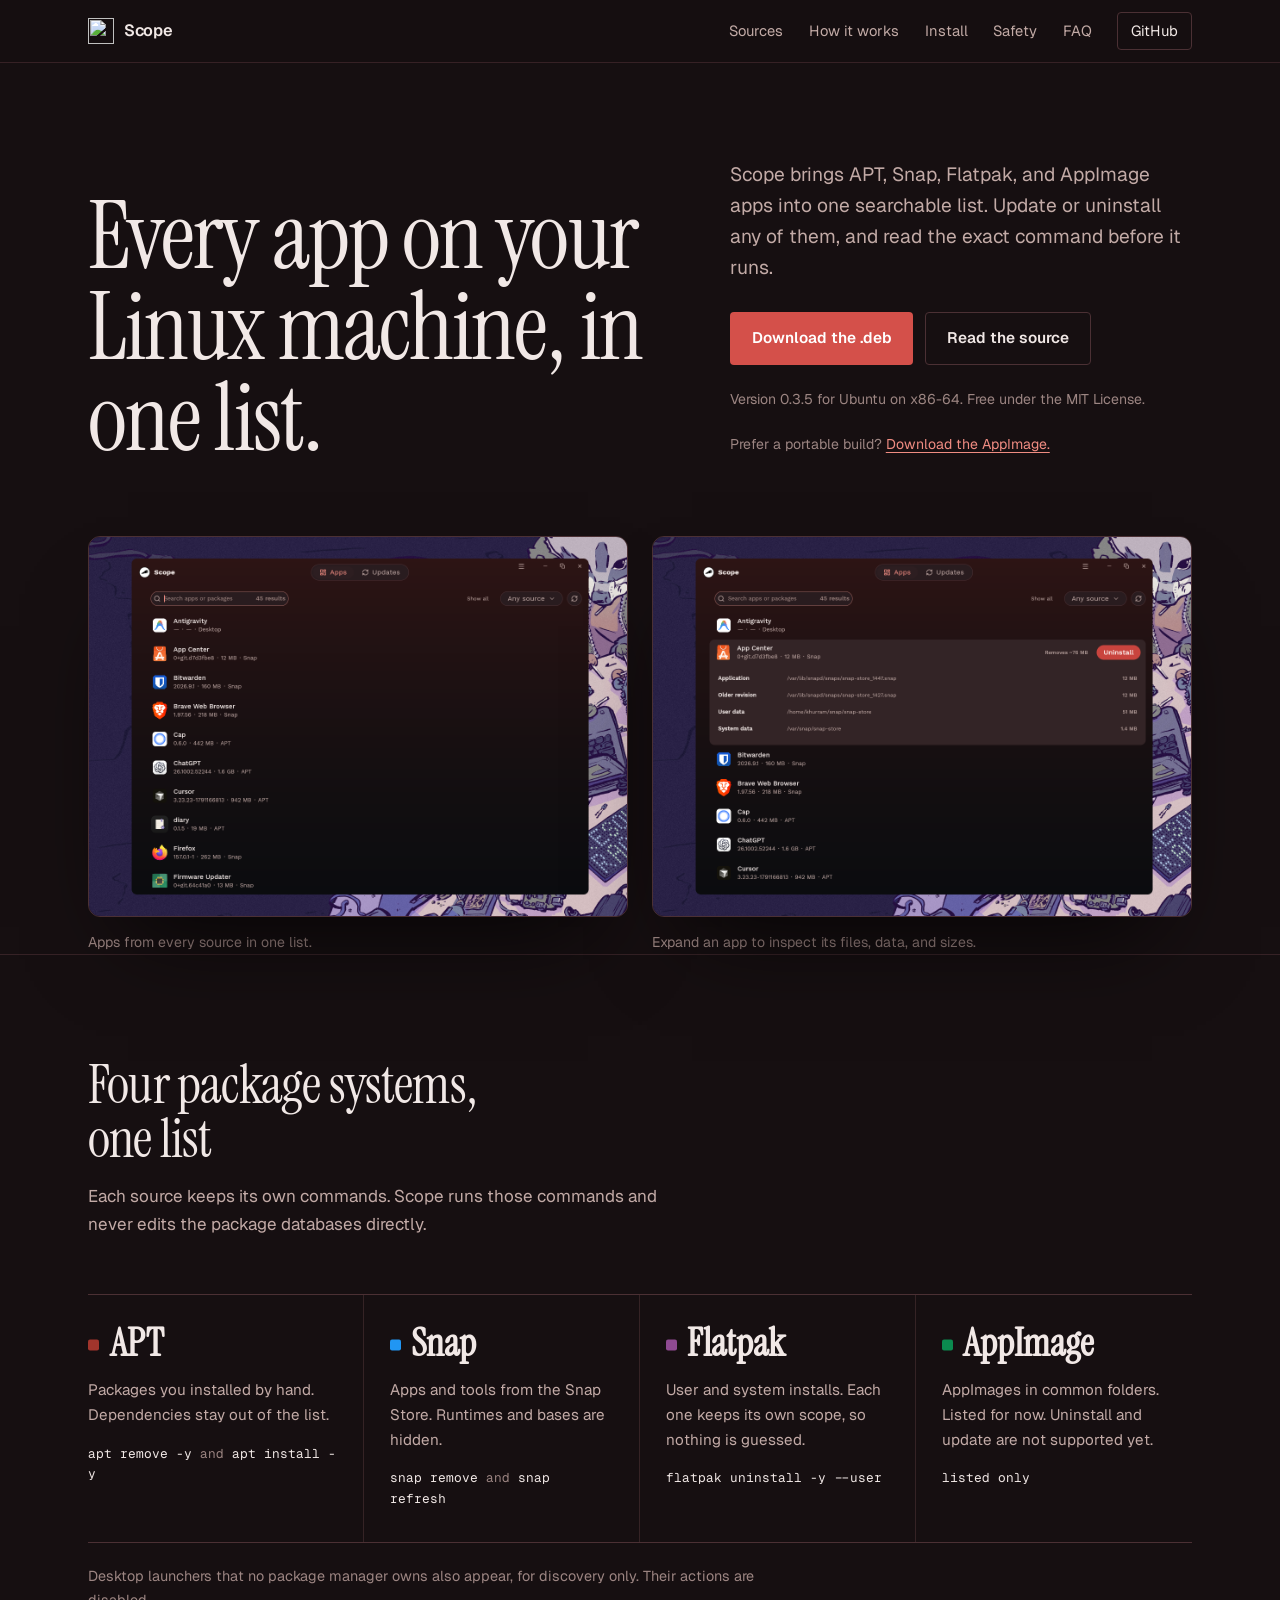
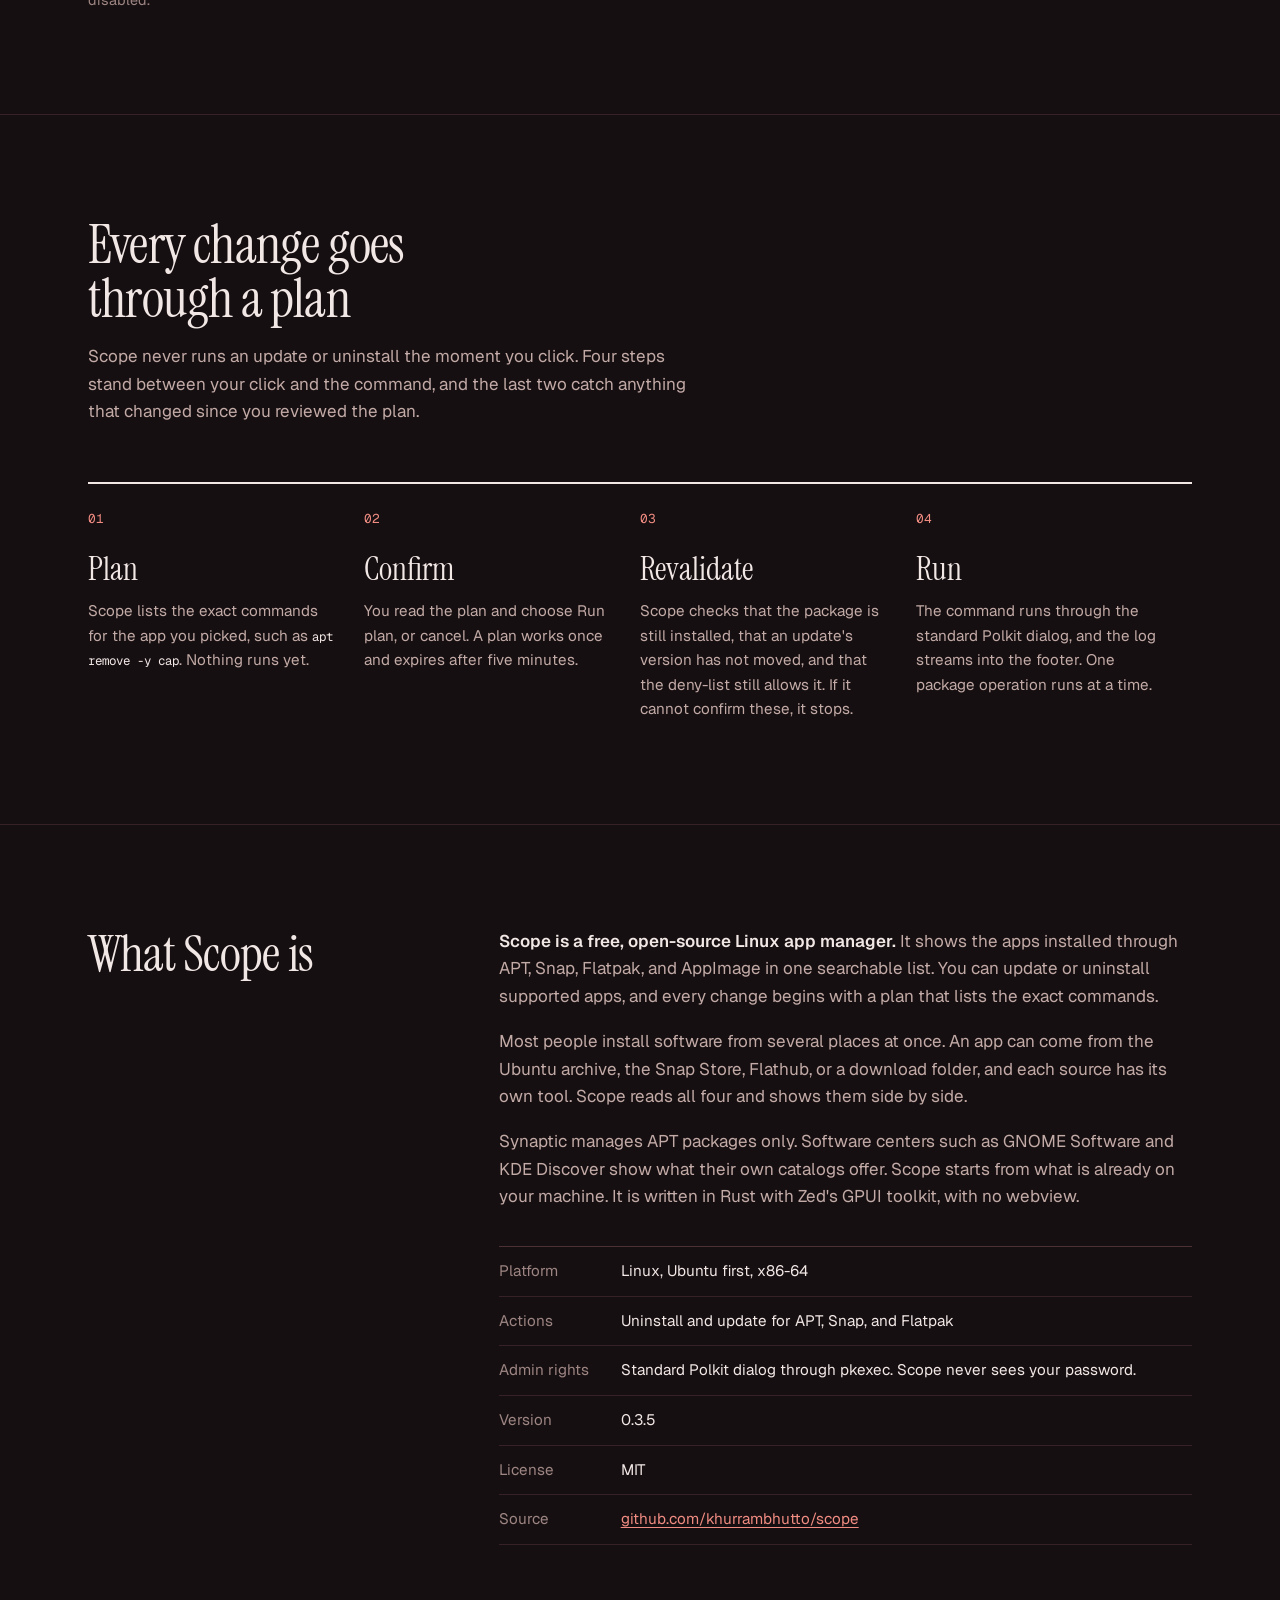
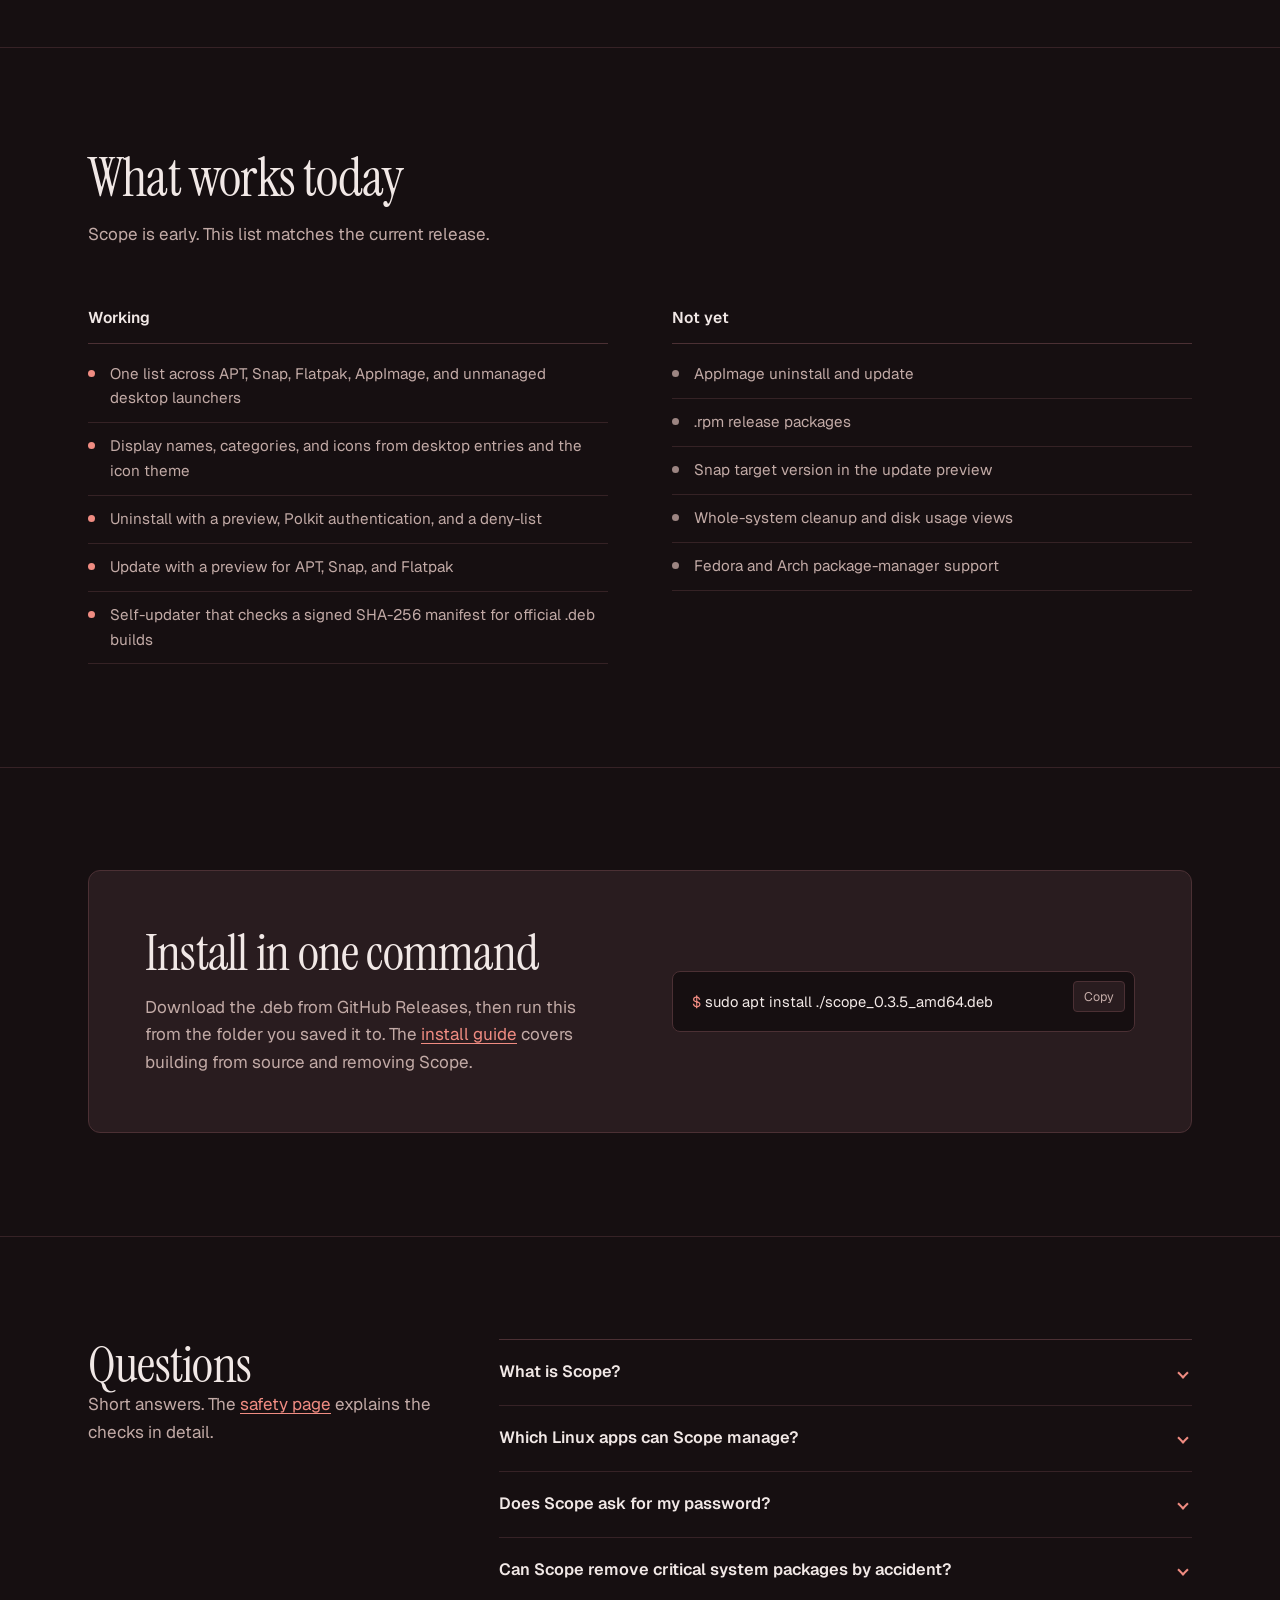
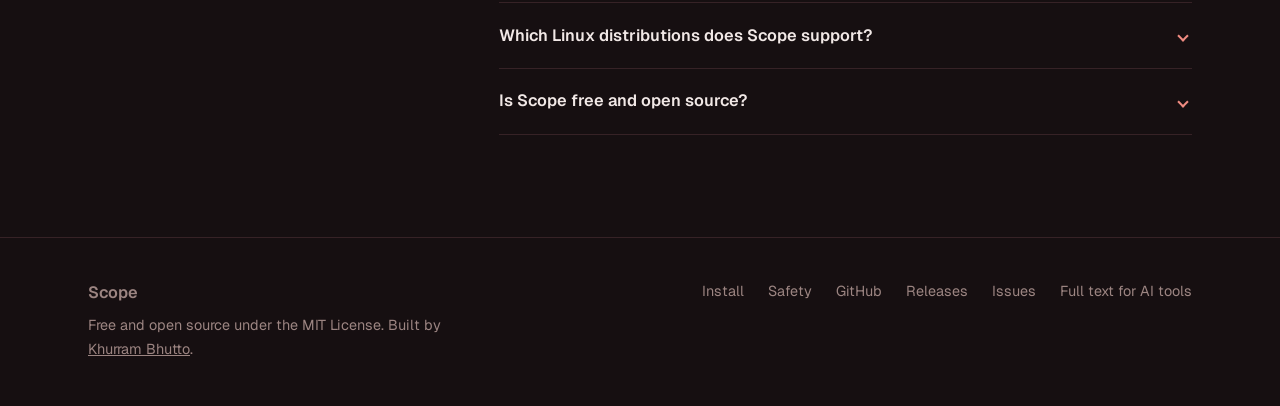
==== docs/index.html @ 94ae2da6 "chore: prepare v0.3.5 release" ====
<!DOCTYPE html>
<html lang="en">
<head>
  <meta charset="UTF-8">
  <meta name="viewport" content="width=device-width, initial-scale=1.0">
  <title>Scope, a Linux app manager for APT, Snap, Flatpak and AppImage</title>
  <meta name="google-site-verification" content="msIjf5-oHmJg_58yKXFLPUWxh03z06n0ON6FUat3KZ4" />
  <meta name="description" content="Scope is a free, open-source Linux app manager. See, update, and uninstall apps from APT, Snap, Flatpak, and AppImage in one list, and preview the exact commands before anything runs.">
  <meta name="robots" content="index, follow, max-snippet:-1, max-image-preview:large, max-video-preview:-1">
  <meta name="author" content="Khurram Bhutto">
  <meta name="application-name" content="Scope">
  <meta name="theme-color" content="#211719">
  <link rel="canonical" href="https://khurrambhutto.github.io/scope/">
  <link rel="icon" href="favicon.png" type="image/png" sizes="256x256">
  <link rel="apple-touch-icon" href="favicon.png">
  <link rel="alternate" type="text/plain" href="llms-full.txt" title="Scope, full documentation for AI tools">

  <meta property="og:type" content="website">
  <meta property="og:url" content="https://khurrambhutto.github.io/scope/">
  <meta property="og:title" content="Scope, a Linux app manager for APT, Snap, Flatpak and AppImage">
  <meta property="og:description" content="One list for every app on your Linux system. Preview every update or uninstall before it runs. Free and open source.">
  <meta property="og:image" content="https://khurrambhutto.github.io/scope/image.png">
  <meta property="og:image:width" content="1248">
  <meta property="og:image:height" content="880">
  <meta property="og:image:alt" content="Scope showing installed APT, Snap, Flatpak and AppImage apps in one searchable list">
  <meta property="og:site_name" content="Scope">
  <meta property="og:locale" content="en_US">

  <meta name="twitter:card" content="summary_large_image">
  <meta name="twitter:title" content="Scope, a Linux app manager for APT, Snap, Flatpak and AppImage">
  <meta name="twitter:description" content="One list for every app on your Linux system, with a preview before every update or uninstall.">
  <meta name="twitter:image" content="https://khurrambhutto.github.io/scope/image.png">
  <meta name="twitter:image:alt" content="Scope showing installed APT, Snap, Flatpak and AppImage apps in one searchable list">

  <link rel="preconnect" href="https://fonts.googleapis.com">
  <link rel="preconnect" href="https://fonts.gstatic.com" crossorigin>
  <link rel="stylesheet" href="styles.css">

  <script type="application/ld+json">
  {
    "@context": "https://schema.org",
    "@graph": [
      {
        "@type": "WebSite",
        "@id": "https://khurrambhutto.github.io/scope/#website",
        "url": "https://khurrambhutto.github.io/scope/",
        "name": "Scope",
        "description": "Scope is a free, open-source Linux app manager for APT, Snap, Flatpak, and AppImage.",
        "inLanguage": "en"
      },
      {
        "@type": "SoftwareApplication",
        "@id": "https://khurrambhutto.github.io/scope/#software",
        "name": "Scope",
        "alternateName": ["Scope Linux app manager"],
        "description": "Scope is a Linux app manager that lists APT, Snap, Flatpak, and AppImage apps in one searchable list. Update or uninstall apps after reviewing a preview of the exact commands.",
        "url": "https://khurrambhutto.github.io/scope/",
        "image": "https://khurrambhutto.github.io/scope/image.png",
        "screenshot": "https://khurrambhutto.github.io/scope/image.png",
        "applicationCategory": "UtilitiesApplication",
        "applicationSubCategory": "Package manager",
        "operatingSystem": "Linux",
        "softwareVersion": "0.3.5",
        "license": "https://opensource.org/licenses/MIT",
        "codeRepository": "https://github.com/khurrambhutto/scope",
        "downloadUrl": "https://github.com/khurrambhutto/scope/releases",
        "installUrl": "https://github.com/khurrambhutto/scope/releases/tag/v0.3.5",
        "availableOnDevice": "Desktop",
        "offers": {
          "@type": "Offer",
          "price": "0",
          "priceCurrency": "USD"
        },
        "author": {
          "@type": "Person",
          "name": "Khurram Bhutto",
          "url": "https://khurrambhutto.tech/",
          "sameAs": [
            "https://pk.linkedin.com/in/khurram-bhutto",
            "https://github.com/khurrambhutto"
          ]
        },
        "featureList": [
          "One list for APT, Snap, Flatpak, and AppImage apps",
          "Preview of the exact commands before every update or uninstall",
          "Polkit authentication, so the app never handles your password",
          "Update APT, Snap, and Flatpak apps",
          "Deny-list that protects critical system packages",
          "Native Rust app built with Zed's GPUI, no webview"
        ]
      },
      {
        "@type": "FAQPage",
        "@id": "https://khurrambhutto.github.io/scope/#faq",
        "mainEntity": [
          {
            "@type": "Question",
            "name": "What is Scope?",
            "acceptedAnswer": {
              "@type": "Answer",
              "text": "Scope is a free, open-source Linux app manager. It lists apps from APT, Snap, Flatpak, and AppImage in one searchable list, so you can see, update, and uninstall them from one place."
            }
          },
          {
            "@type": "Question",
            "name": "Which Linux apps can Scope manage?",
            "acceptedAnswer": {
              "@type": "Answer",
              "text": "Scope shows APT manual installs, Snap apps, Flatpak apps (user and system scope), AppImages, and desktop launchers that no package manager owns. Update and uninstall work for APT, Snap, and Flatpak. AppImages and desktop launchers are listed for discovery, and their actions are disabled."
            }
          },
          {
            "@type": "Question",
            "name": "Does Scope ask for my password?",
            "acceptedAnswer": {
              "@type": "Answer",
              "text": "No. Commands that need root use the standard Polkit dialog through pkexec. Scope never sees or stores your password."
            }
          },
          {
            "@type": "Question",
            "name": "Does Scope show what will change before it runs?",
            "acceptedAnswer": {
              "@type": "Answer",
              "text": "Yes. Every update or uninstall builds a plan with the exact commands. Scope checks the package against the live system before it runs anything, and APT actions are simulated first."
            }
          },
          {
            "@type": "Question",
            "name": "Can Scope remove critical system packages by accident?",
            "acceptedAnswer": {
              "@type": "Answer",
              "text": "No. A backend deny-list protects critical APT packages, kernel images, Snap runtimes, and related system libraries. The check runs at preview and again before apply, and protected rows have a disabled uninstall action."
            }
          },
          {
            "@type": "Question",
            "name": "Which Linux distributions does Scope support?",
            "acceptedAnswer": {
              "@type": "Answer",
              "text": "Ubuntu is the primary target, with a .deb package for x86-64. Other Debian-based systems can build from source with Rust. .rpm packages, and Fedora and Arch package-manager support, are not available yet."
            }
          },
          {
            "@type": "Question",
            "name": "How do I install Scope?",
            "acceptedAnswer": {
              "@type": "Answer",
              "text": "Download scope_0.3.5_amd64.deb from GitHub Releases, then run sudo apt install ./scope_0.3.5_amd64.deb. To build from source, install Rust and the Linux dependencies listed in the README, then run cargo run."
            }
          },
          {
            "@type": "Question",
            "name": "Is Scope free and open source?",
            "acceptedAnswer": {
              "@type": "Answer",
              "text": "Yes. Scope is free and released under the MIT License. The source code is on GitHub."
            }
          }
        ]
      }
    ]
  }
  </script>
</head>
<body>

  <header class="site-header">
    <div class="page">
      <a class="wordmark" href="#top">
        <img src="scope-logo.svg" width="26" height="26" alt="">
        Scope
      </a>
      <nav class="site-nav" aria-label="Primary">
        <a href="#sources">Sources</a>
        <a href="#how">How it works</a>
        <a href="install.html">Install</a>
        <a href="safety.html">Safety</a>
        <a href="#faq">FAQ</a>
        <a class="nav-github" href="https://github.com/khurrambhutto/scope" target="_blank" rel="noopener noreferrer">GitHub</a>
      </nav>
    </div>
  </header>

  <main id="top">

    <section class="page hero" aria-labelledby="hero-title">
      <div class="hero-top">
        <h1 id="hero-title">Every app on your Linux machine, in one list.</h1>
        <div class="hero-side">
          <p class="lead">Scope brings APT, Snap, Flatpak, and AppImage apps into one searchable list. Update or uninstall any of them, and read the exact command before it runs.</p>
          <div class="button-row">
            <a class="button button-primary" href="https://github.com/khurrambhutto/scope/releases/download/v0.3.5/scope_0.3.5_amd64.deb" rel="noopener noreferrer">Download the .deb</a>
            <a class="button button-ghost" href="https://github.com/khurrambhutto/scope" target="_blank" rel="noopener noreferrer">Read the source</a>
          </div>
          <p class="hero-facts">Version 0.3.5 for Ubuntu on x86-64. Free under the MIT License.</p>
          <p class="hero-facts">Prefer a portable build? <a class="text-link" href="https://github.com/khurrambhutto/scope/releases/download/v0.3.5/Scope-0.3.5-x86_64.AppImage">Download the AppImage.</a></p>
        </div>
      </div>

      <div class="screenshots">
        <figure class="shot">
          <a href="image.png" aria-label="Open the app list screenshot at full size">
            <img src="image.png" width="1248" height="880" alt="Scope showing installed apps, search, source filter, and Show all in the top bar" fetchpriority="high">
          </a>
          <figcaption>Apps from every source in one list.</figcaption>
        </figure>
        <figure class="shot">
          <a href="app-details.png" aria-label="Open the app details screenshot at full size">
            <img src="app-details.png" width="1248" height="880" alt="App Center expanded to show application files, older revisions, user data, system data, and estimated removal size" loading="lazy">
          </a>
          <figcaption>Expand an app to inspect its files, data, and sizes.</figcaption>
        </figure>
      </div>
    </section>

    <section class="section" id="sources" aria-labelledby="sources-title">
      <div class="page">
        <h2 class="section-title" id="sources-title">Four package systems, one list</h2>
        <p class="section-lead">Each source keeps its own commands. Scope runs those commands and never edits the package databases directly.</p>

        <div class="sources">
          <div class="source">
            <h3 class="source-name"><span class="source-mark" style="background:var(--apt)"></span>APT</h3>
            <p>Packages you installed by hand. Dependencies stay out of the list.</p>
            <span class="command-line"><span>apt remove -y</span> and <span>apt install -y</span></span>
          </div>
          <div class="source">
            <h3 class="source-name"><span class="source-mark" style="background:var(--snap)"></span>Snap</h3>
            <p>Apps and tools from the Snap Store. Runtimes and bases are hidden.</p>
            <span class="command-line"><span>snap remove</span> and <span>snap refresh</span></span>
          </div>
          <div class="source">
            <h3 class="source-name"><span class="source-mark" style="background:var(--flatpak)"></span>Flatpak</h3>
            <p>User and system installs. Each one keeps its own scope, so nothing is guessed.</p>
            <span class="command-line"><span>flatpak uninstall -y --user</span></span>
          </div>
          <div class="source">
            <h3 class="source-name"><span class="source-mark" style="background:var(--appimage)"></span>AppImage</h3>
            <p>AppImages in common folders. Listed for now. Uninstall and update are not supported yet.</p>
            <span class="command-line"><span>listed only</span></span>
          </div>
        </div>
        <p class="source-note">Desktop launchers that no package manager owns also appear, for discovery only. Their actions are disabled.</p>
      </div>
    </section>

    <section class="section" id="how" aria-labelledby="how-title">
      <div class="page">
        <h2 class="section-title" id="how-title">Every change goes through a plan</h2>
        <p class="section-lead">Scope never runs an update or uninstall the moment you click. Four steps stand between your click and the command, and the last two catch anything that changed since you reviewed the plan.</p>

        <ol class="steps">
          <li>
            <h3>Plan</h3>
            <p>Scope lists the exact commands for the app you picked, such as <code>apt remove -y cap</code>. Nothing runs yet.</p>
          </li>
          <li>
            <h3>Confirm</h3>
            <p>You read the plan and choose Run plan, or cancel. A plan works once and expires after five minutes.</p>
          </li>
          <li>
            <h3>Revalidate</h3>
            <p>Scope checks that the package is still installed, that an update's version has not moved, and that the deny-list still allows it. If it cannot confirm these, it stops.</p>
          </li>
          <li>
            <h3>Run</h3>
            <p>The command runs through the standard Polkit dialog, and the log streams into the footer. One package operation runs at a time.</p>
          </li>
        </ol>
      </div>
    </section>

    <section class="section" aria-labelledby="about-title">
      <div class="page split">
        <div>
          <h2 id="about-title">What Scope is</h2>
        </div>
        <div>
          <p><strong>Scope is a free, open-source Linux app manager.</strong> It shows the apps installed through APT, Snap, Flatpak, and AppImage in one searchable list. You can update or uninstall supported apps, and every change begins with a plan that lists the exact commands.</p>
          <p>Most people install software from several places at once. An app can come from the Ubuntu archive, the Snap Store, Flathub, or a download folder, and each source has its own tool. Scope reads all four and shows them side by side.</p>
          <p>Synaptic manages APT packages only. Software centers such as GNOME Software and KDE Discover show what their own catalogs offer. Scope starts from what is already on your machine. It is written in Rust with Zed's GPUI toolkit, with no webview.</p>

          <dl class="facts">
            <dt>Platform</dt>
            <dd>Linux, Ubuntu first, x86-64</dd>
            <dt>Actions</dt>
            <dd>Uninstall and update for APT, Snap, and Flatpak</dd>
            <dt>Admin rights</dt>
            <dd>Standard Polkit dialog through pkexec. Scope never sees your password.</dd>
            <dt>Version</dt>
            <dd>0.3.5</dd>
            <dt>License</dt>
            <dd>MIT</dd>
            <dt>Source</dt>
            <dd><a class="text-link" href="https://github.com/khurrambhutto/scope">github.com/khurrambhutto/scope</a></dd>
          </dl>
        </div>
      </div>
    </section>

    <section class="section" aria-labelledby="status-title">
      <div class="page">
        <h2 class="section-title" id="status-title">What works today</h2>
        <p class="section-lead">Scope is early. This list matches the current release.</p>
        <div class="status-lists">
          <div class="done">
            <h3>Working</h3>
            <ul>
              <li>One list across APT, Snap, Flatpak, AppImage, and unmanaged desktop launchers</li>
              <li>Display names, categories, and icons from desktop entries and the icon theme</li>
              <li>Uninstall with a preview, Polkit authentication, and a deny-list</li>
              <li>Update with a preview for APT, Snap, and Flatpak</li>
              <li>Self-updater that checks a signed SHA-256 manifest for official .deb builds</li>
            </ul>
          </div>
          <div>
            <h3>Not yet</h3>
            <ul>
              <li>AppImage uninstall and update</li>
              <li>.rpm release packages</li>
              <li>Snap target version in the update preview</li>
              <li>Whole-system cleanup and disk usage views</li>
              <li>Fedora and Arch package-manager support</li>
            </ul>
          </div>
        </div>
      </div>
    </section>

    <section class="section" id="install" aria-labelledby="install-title">
      <div class="page">
        <div class="install-band">
          <div>
            <h2 id="install-title">Install in one command</h2>
            <p>Download the .deb from GitHub Releases, then run this from the folder you saved it to. The <a class="text-link" href="install.html">install guide</a> covers building from source and removing Scope.</p>
          </div>
          <div class="command">
            <button class="copy-button" type="button" data-copy="sudo apt install ./scope_0.3.5_amd64.deb">Copy</button>
            <span class="line"><span class="prompt">$ </span>sudo apt install ./scope_0.3.5_amd64.deb</span>
          </div>
        </div>
      </div>
    </section>

    <section class="section faq" id="faq" aria-labelledby="faq-title">
      <div class="page split">
        <div>
          <h2 id="faq-title">Questions</h2>
          <p>Short answers. The <a class="text-link" href="safety.html">safety page</a> explains the checks in detail.</p>
        </div>
        <div>
          <details>
            <summary>What is Scope?</summary>
            <p>Scope is a free, open-source Linux app manager. It lists apps from APT, Snap, Flatpak, and AppImage in one searchable list, so you can see, update, and uninstall them from one place.</p>
          </details>
          <details>
            <summary>Which Linux apps can Scope manage?</summary>
            <p>Scope shows APT manual installs, Snap apps, Flatpak apps (user and system scope), AppImages, and desktop launchers that no package manager owns. Update and uninstall work for APT, Snap, and Flatpak. AppImages and desktop launchers are listed for discovery, and their actions are disabled.</p>
          </details>
          <details>
            <summary>Does Scope ask for my password?</summary>
            <p>No. Commands that need root use the standard Polkit dialog through <code>pkexec</code>. Scope never sees or stores your password.</p>
          </details>
          <details>
            <summary>Can Scope remove critical system packages by accident?</summary>
            <p>No. A backend deny-list protects critical APT packages, kernel images, Snap runtimes, and related system libraries. The check runs when you build a plan and again before it runs. Protected rows have a disabled uninstall action.</p>
          </details>
          <details>
            <summary>Which Linux distributions does Scope support?</summary>
            <p>Ubuntu is the primary target, with a <code>.deb</code> package for x86-64. Other Debian-based systems can build from source with Rust. <code>.rpm</code> packages, and Fedora and Arch package-manager support, are not available yet.</p>
          </details>
          <details>
            <summary>Is Scope free and open source?</summary>
            <p>Yes. Scope is released under the MIT License, and the source is on <a class="text-link" href="https://github.com/khurrambhutto/scope" target="_blank" rel="noopener noreferrer">GitHub</a>.</p>
          </details>
        </div>
      </div>
    </section>

  </main>

  <footer class="site-footer">
    <div class="page footer-grid">
      <div>
        <span class="wordmark">Scope</span>
        <p class="footer-note">Free and open source under the MIT License. Built by <a href="https://khurrambhutto.tech/" target="_blank" rel="noopener noreferrer" style="color:inherit">Khurram Bhutto</a>.</p>
      </div>
      <nav class="footer-links" aria-label="Footer">
        <a href="install.html">Install</a>
        <a href="safety.html">Safety</a>
        <a href="https://github.com/khurrambhutto/scope">GitHub</a>
        <a href="https://github.com/khurrambhutto/scope/releases">Releases</a>
        <a href="https://github.com/khurrambhutto/scope/issues">Issues</a>
        <a href="llms-full.txt">Full text for AI tools</a>
      </nav>
    </div>
  </footer>

  <script>
    document.querySelectorAll('.copy-button').forEach(function (button) {
      button.addEventListener('click', function () {
        navigator.clipboard.writeText(button.dataset.copy).then(function () {
          button.textContent = 'Copied';
          setTimeout(function () { button.textContent = 'Copy'; }, 1600);
        });
      });
    });
  </script>

</body>
</html>
---- docs/styles.css ----
@import url("https://fonts.googleapis.com/css2?family=Geist:wght@400;500;600;700&family=Geist+Mono:wght@400;500&family=Instrument+Serif:ital@0;1&display=swap");

:root {
  --ink: #160f11;
  --ink-raised: #211719;
  --panel: #291c1f;
  --rule: #4b3034;
  --rule-soft: rgba(75, 48, 52, 0.6);
  --text: #f1e8e6;
  --muted: #c2aaa6;
  --dim: #9c8582;
  --coral: #f08c82;
  --red: #d4504a;
  --burgundy: #94332f;

  --apt: #a1352c;
  --snap: #2196f3;
  --flatpak: #8f4a92;
  --appimage: #0b8a4f;

  --font-display: "Instrument Serif", Georgia, "Times New Roman", serif;
  --font-body: "Geist", system-ui, -apple-system, "Segoe UI", sans-serif;
  --font-mono: "Geist Mono", ui-monospace, "JetBrains Mono", monospace;

  --page: 1200px;
  --gutter: clamp(1.25rem, 4vw, 3rem);
  --measure: 62ch;
  --radius: 4px;
}

*, *::before, *::after {
  margin: 0;
  padding: 0;
  box-sizing: border-box;
}

html {
  background: var(--ink);
  scroll-behavior: smooth;
  scroll-padding-top: 84px;
}

body {
  font-family: var(--font-body);
  font-size: 1.0625rem;
  line-height: 1.62;
  color: var(--text);
  background: var(--ink);
  min-height: 100vh;
  -webkit-font-smoothing: antialiased;
  text-rendering: optimizeLegibility;
}

a {
  color: inherit;
}

img {
  display: block;
  max-width: 100%;
  height: auto;
}

:focus-visible {
  outline: 2px solid var(--coral);
  outline-offset: 3px;
}

code,
pre,
kbd {
  font-family: var(--font-mono);
  font-size: 0.87em;
}

.page {
  max-width: var(--page);
  margin: 0 auto;
  padding: 0 var(--gutter);
}

/* Header */

.site-header {
  position: sticky;
  top: 0;
  z-index: 10;
  background: rgba(22, 15, 17, 0.88);
  backdrop-filter: blur(10px);
  -webkit-backdrop-filter: blur(10px);
  border-bottom: 1px solid var(--rule-soft);
}

.site-header .page {
  display: flex;
  align-items: center;
  justify-content: space-between;
  gap: 1.5rem;
  height: 62px;
}

.wordmark {
  display: inline-flex;
  align-items: center;
  gap: 0.6rem;
  font-weight: 600;
  font-size: 1.02rem;
  text-decoration: none;
  letter-spacing: -0.005em;
}

.wordmark img {
  width: 26px;
  height: 26px;
}

.site-nav {
  display: flex;
  align-items: center;
  gap: 1.6rem;
  font-size: 0.92rem;
  color: var(--muted);
}

.site-nav a {
  text-decoration: none;
}

.site-nav a:hover,
.site-nav a[aria-current="page"] {
  color: var(--text);
}

.site-nav .nav-github {
  color: var(--text);
  border: 1px solid var(--rule);
  border-radius: var(--radius);
  padding: 0.38rem 0.8rem;
}

.site-nav .nav-github:hover {
  border-color: var(--coral);
}

/* Buttons */

.button {
  display: inline-flex;
  align-items: center;
  gap: 0.5rem;
  padding: 0.82rem 1.3rem;
  font: inherit;
  font-weight: 600;
  font-size: 0.96rem;
  text-decoration: none;
  border-radius: var(--radius);
  border: 1px solid transparent;
  transition: background-color 0.2s ease, border-color 0.2s ease;
}

.button-primary {
  background: var(--red);
  color: #fff;
}

.button-primary:hover {
  background: #de5d57;
}

.button-ghost {
  color: var(--text);
  border-color: var(--rule);
}

.button-ghost:hover {
  border-color: var(--coral);
}

.button-row {
  display: flex;
  flex-wrap: wrap;
  gap: 0.75rem;
}

/* Hero */

.hero {
  padding-top: clamp(3.5rem, 8vw, 6rem);
}

.hero-top {
  display: grid;
  grid-template-columns: minmax(0, 1.25fr) minmax(0, 1fr);
  gap: clamp(2rem, 5vw, 5rem);
  align-items: end;
}

.hero h1 {
  font-family: var(--font-display);
  font-weight: 400;
  font-size: clamp(3rem, 7.4vw, 6.2rem);
  line-height: 0.96;
  letter-spacing: -0.02em;
}

.hero-side {
  padding-bottom: 0.5rem;
}

.lead {
  font-size: clamp(1.05rem, 1.5vw, 1.2rem);
  color: var(--muted);
  max-width: 30rem;
}

.hero-side .button-row {
  margin-top: 1.8rem;
}

.hero-facts {
  margin-top: 1.4rem;
  font-size: 0.88rem;
  color: var(--dim);
}

.screenshots {
  margin-top: clamp(3rem, 6vw, 4.5rem);
  display: grid;
  grid-template-columns: repeat(2, minmax(0, 1fr));
  gap: 1.5rem;
}

.shot {
  position: relative;
}

.shot::before {
  content: "";
  position: absolute;
  inset: -2rem -3rem -2rem -3rem;
  background: radial-gradient(closest-side, rgba(212, 80, 74, 0.2), transparent);
  z-index: -1;
  pointer-events: none;
}

.shot img {
  width: 100%;
  border-radius: 12px;
  border: 1px solid var(--rule);
  box-shadow: 0 50px 90px -40px rgba(0, 0, 0, 0.8);
  animation: rise 0.9s cubic-bezier(0.2, 0.7, 0.2, 1) both;
}

.shot figcaption {
  margin-top: 0.9rem;
  font-size: 0.88rem;
  color: var(--dim);
}

@keyframes rise {
  from {
    opacity: 0;
    transform: translateY(14px);
  }
  to {
    opacity: 1;
    transform: none;
  }
}

/* Buttons and inline links */

.text-link {
  color: var(--coral);
  text-underline-offset: 3px;
}

/* Sections */

.section {
  border-top: 1px solid var(--rule-soft);
  padding: clamp(4rem, 8vw, 6.5rem) 0;
}

.split {
  display: grid;
  grid-template-columns: minmax(0, 4fr) minmax(0, 8fr);
  gap: clamp(2rem, 5vw, 5rem);
}

.split h2 {
  font-family: var(--font-display);
  font-weight: 400;
  font-size: clamp(2.2rem, 4vw, 3.3rem);
  line-height: 1.02;
  letter-spacing: -0.015em;
}

.split p {
  color: var(--muted);
  max-width: var(--measure);
}

.split p + p {
  margin-top: 1.1rem;
}

.split p strong {
  color: var(--text);
  font-weight: 600;
}

.section-title {
  font-family: var(--font-display);
  font-weight: 400;
  font-size: clamp(2.2rem, 4.2vw, 3.6rem);
  line-height: 1.02;
  letter-spacing: -0.015em;
  max-width: 18ch;
  margin-bottom: 1rem;
}

.section-lead {
  color: var(--muted);
  max-width: 56ch;
  margin-bottom: clamp(2.5rem, 5vw, 3.5rem);
}

/* Sources strip */

.sources {
  display: grid;
  grid-template-columns: repeat(4, minmax(0, 1fr));
  border-top: 1px solid var(--rule);
  border-bottom: 1px solid var(--rule);
}

.source {
  padding: 1.8rem 1.6rem 2rem 0;
  border-right: 1px solid var(--rule-soft);
}

.source + .source {
  padding-left: 1.6rem;
}

.source:last-child {
  border-right: none;
}

.source-name {
  font-family: var(--font-display);
  font-size: 2.4rem;
  line-height: 1;
  display: flex;
  align-items: center;
  gap: 0.65rem;
  margin-bottom: 1rem;
}

.source-mark {
  width: 0.7rem;
  height: 0.7rem;
  border-radius: 2px;
  flex-shrink: 0;
  transform: translateY(0.1rem);
}

.source p {
  color: var(--muted);
  font-size: 0.95rem;
}

.source .command-line {
  display: block;
  margin-top: 1rem;
  font-family: var(--font-mono);
  font-size: 0.8rem;
  color: var(--dim);
  overflow-wrap: anywhere;
}

.source .command-line span {
  color: var(--text);
}

.source-note {
  margin-top: 1.4rem;
  color: var(--dim);
  font-size: 0.9rem;
  max-width: 70ch;
}

/* Process */

.steps {
  list-style: none;
  display: grid;
  grid-template-columns: repeat(4, minmax(0, 1fr));
  gap: 0;
  counter-reset: step;
  border-top: 2px solid var(--text);
}

.steps li {
  counter-increment: step;
  padding: 1.6rem 1.6rem 0 0;
}

.steps li::before {
  content: counter(step, decimal-leading-zero);
  display: block;
  font-family: var(--font-mono);
  font-size: 0.8rem;
  color: var(--coral);
  margin-bottom: 1.4rem;
}

.steps h3 {
  font-family: var(--font-display);
  font-weight: 400;
  font-size: 2rem;
  line-height: 1;
  margin-bottom: 0.9rem;
}

.steps p {
  color: var(--muted);
  font-size: 0.95rem;
}

.steps code {
  color: var(--text);
  font-size: 0.82em;
  overflow-wrap: anywhere;
}

/* Status */

.status-lists {
  display: grid;
  grid-template-columns: 1fr 1fr;
  gap: clamp(2rem, 5vw, 5rem);
}

.status-lists h3 {
  font-size: 0.98rem;
  font-weight: 600;
  padding-bottom: 0.8rem;
  border-bottom: 1px solid var(--rule);
  margin-bottom: 0.4rem;
}

.status-lists ul {
  list-style: none;
}

.status-lists li {
  position: relative;
  padding: 0.7rem 0 0.7rem 1.4rem;
  border-bottom: 1px solid var(--rule-soft);
  color: var(--muted);
  font-size: 0.95rem;
}

.status-lists li::before {
  content: "";
  position: absolute;
  left: 0;
  top: 1.2rem;
  width: 7px;
  height: 7px;
  border-radius: 50%;
  background: var(--dim);
}

.status-lists .done li::before {
  background: var(--coral);
}

/* Install band */

.install-band {
  background: var(--panel);
  border: 1px solid var(--rule);
  border-radius: 12px;
  padding: clamp(2rem, 5vw, 3.5rem);
  display: grid;
  grid-template-columns: minmax(0, 1fr) minmax(0, 1fr);
  gap: clamp(2rem, 5vw, 4rem);
  align-items: center;
}

.install-band h2 {
  font-family: var(--font-display);
  font-weight: 400;
  font-size: clamp(2.2rem, 4vw, 3.2rem);
  line-height: 1.02;
  letter-spacing: -0.015em;
  margin-bottom: 0.9rem;
}

.install-band p {
  color: var(--muted);
}

/* Command block */

.command {
  position: relative;
  background: var(--ink);
  border: 1px solid var(--rule);
  border-radius: 8px;
  padding: 1.1rem 1.2rem;
  font-size: 0.92rem;
  overflow-x: auto;
  color: var(--text);
}

.command .prompt {
  color: var(--coral);
  user-select: none;
}

.command .line {
  display: block;
  white-space: pre;
}

.copy-button {
  position: absolute;
  top: 0.55rem;
  right: 0.55rem;
  font: inherit;
  font-size: 0.78rem;
  color: var(--muted);
  background: var(--panel);
  border: 1px solid var(--rule);
  border-radius: var(--radius);
  padding: 0.28rem 0.62rem;
  cursor: pointer;
}

.copy-button:hover {
  color: var(--text);
  border-color: var(--coral);
}

/* Tables */

table {
  width: 100%;
  border-collapse: collapse;
  font-size: 0.95rem;
}

th,
td {
  text-align: left;
  vertical-align: top;
  padding: 0.9rem 1rem 0.9rem 0;
  border-bottom: 1px solid var(--rule-soft);
}

th {
  font-weight: 500;
  color: var(--dim);
  font-size: 0.88rem;
}

/* FAQ */

.faq details {
  border-bottom: 1px solid var(--rule-soft);
}

.faq details:first-child {
  border-top: 1px solid var(--rule);
}

.faq summary {
  list-style: none;
  cursor: pointer;
  display: flex;
  justify-content: space-between;
  align-items: center;
  gap: 1rem;
  padding: 1.2rem 0;
  font-weight: 600;
  font-size: 1.02rem;
}

.faq summary::-webkit-details-marker {
  display: none;
}

.faq summary::after {
  content: "";
  width: 0.5rem;
  height: 0.5rem;
  border-right: 2px solid var(--coral);
  border-bottom: 2px solid var(--coral);
  transform: rotate(45deg);
  transition: transform 0.25s ease;
  flex-shrink: 0;
  margin-right: 0.3rem;
}

.faq details[open] summary::after {
  transform: rotate(225deg);
}

.faq details p {
  color: var(--muted);
  padding-bottom: 1.3rem;
  max-width: var(--measure);
}

.faq details code {
  font-size: 0.84em;
  background: var(--ink);
  border: 1px solid var(--rule);
  padding: 0.05rem 0.3rem;
  border-radius: 4px;
}

/* Footer */

.site-footer {
  border-top: 1px solid var(--rule-soft);
  padding: 2.6rem 0 2.8rem;
  font-size: 0.9rem;
  color: var(--dim);
}

.footer-grid {
  display: flex;
  justify-content: space-between;
  align-items: flex-start;
  gap: 2rem;
  flex-wrap: wrap;
}

.footer-note {
  margin-top: 0.5rem;
  max-width: 40ch;
}

.footer-links {
  display: flex;
  flex-wrap: wrap;
  gap: 0.6rem 1.5rem;
}

.footer-links a {
  text-decoration: none;
}

.footer-links a:hover {
  color: var(--text);
}

/* Inner pages */

.page-head {
  padding: clamp(3.5rem, 7vw, 5.5rem) 0 clamp(2.5rem, 5vw, 3.5rem);
  border-bottom: 1px solid var(--rule-soft);
}

.page-head h1 {
  font-family: var(--font-display);
  font-weight: 400;
  font-size: clamp(2.8rem, 6vw, 4.8rem);
  line-height: 0.98;
  letter-spacing: -0.02em;
  margin-bottom: 1.1rem;
}

.page-head .lead {
  max-width: 38rem;
}

.crumbs {
  font-size: 0.88rem;
  color: var(--dim);
  margin-bottom: 1.6rem;
}

.crumbs a {
  text-decoration: none;
  color: var(--muted);
}

.crumbs a:hover {
  color: var(--text);
}

.doc {
  display: grid;
  grid-template-columns: minmax(0, 1fr) 15rem;
  gap: clamp(2rem, 5vw, 4.5rem);
  padding-top: 3.2rem;
  padding-bottom: 4.5rem;
}

.doc article h2 {
  font-family: var(--font-display);
  font-weight: 400;
  font-size: clamp(2rem, 3.2vw, 2.5rem);
  line-height: 1.08;
  margin: 3.2rem 0 0.9rem;
}

.doc article h2:first-child {
  margin-top: 0;
}

.doc article h3 {
  font-size: 1.05rem;
  font-weight: 600;
  margin: 1.8rem 0 0.5rem;
}

.doc article p,
.doc article li {
  color: var(--muted);
  max-width: var(--measure);
}

.doc article p + p {
  margin-top: 1rem;
}

.doc article ul,
.doc article ol {
  padding-left: 1.2rem;
  margin-top: 0.8rem;
}

.doc article li + li {
  margin-top: 0.45rem;
}

.doc article ul + p,
.doc article ol + p,
.doc article .command + p {
  margin-top: 1.1rem;
}

.doc article strong {
  color: var(--text);
  font-weight: 600;
}

.doc article .command {
  margin: 1.2rem 0;
}

.doc article a {
  color: var(--coral);
  text-underline-offset: 3px;
}

.doc aside {
  position: sticky;
  top: 90px;
  align-self: start;
  font-size: 0.9rem;
  border-left: 1px solid var(--rule);
  padding-left: 1.3rem;
}

.doc aside h2 {
  font-size: 0.9rem;
  font-weight: 600;
  margin: 0 0 0.7rem;
}

.doc aside ul {
  list-style: none;
}

.doc aside li + li {
  margin-top: 0.5rem;
}

.doc aside a {
  color: var(--muted);
  text-decoration: none;
}

.doc aside a:hover,
.doc aside a[aria-current="true"] {
  color: var(--text);
}

.doc aside a[aria-current="true"] {
  color: var(--coral);
}

/* Responsive */

@media (max-width: 1000px) {
  .hero-top,
  .split,
  .install-band,
  .doc {
    grid-template-columns: 1fr;
  }

  .steps {
    grid-template-columns: repeat(2, minmax(0, 1fr));
    row-gap: 2.5rem;
  }

  .sources {
    grid-template-columns: repeat(2, minmax(0, 1fr));
  }

  .source,
  .source + .source {
    padding: 1.6rem 1.4rem 1.8rem 0;
  }

  .source:nth-child(2n) {
    border-right: none;
    padding-left: 1.4rem;
  }

  .source:nth-child(n + 3) {
    border-top: 1px solid var(--rule-soft);
  }

  .doc aside {
    position: static;
    border-left: none;
    padding-left: 0;
    border-top: 1px solid var(--rule-soft);
    padding-top: 1.3rem;
  }
}

@media (max-width: 640px) {
  .screenshots {
    grid-template-columns: 1fr;
  }

  .site-nav a:not(.nav-github) {
    display: none;
  }

  .steps,
  .status-lists {
    grid-template-columns: 1fr;
  }

  .sources {
    grid-template-columns: 1fr;
  }

  .source,
  .source + .source,
  .source:nth-child(2n) {
    border-right: none;
    padding: 1.6rem 0;
    border-bottom: 1px solid var(--rule-soft);
  }

  .source:last-child {
    border-bottom: none;
  }

  .source:nth-child(n + 3) {
    border-top: none;
  }

  .shot::before {
    display: none;
  }
}

@media (prefers-reduced-motion: reduce) {
  html {
    scroll-behavior: auto;
  }

  .shot img {
    animation: none;
  }

  .faq summary::after {
    transition: none;
  }
}

/* Facts list */

.facts {
  display: grid;
  grid-template-columns: max-content minmax(0, 1fr);
  margin-top: 2.2rem;
  border-top: 1px solid var(--rule);
  font-size: 0.95rem;
}

.facts dt,
.facts dd {
  padding: 0.75rem 0;
  border-bottom: 1px solid var(--rule-soft);
}

.facts dt {
  color: var(--dim);
  padding-right: 2rem;
}

.facts dd {
  color: var(--text);
  margin: 0;
}

@media (max-width: 640px) {
  .facts {
    grid-template-columns: 1fr;
  }

  .facts dt {
    padding-bottom: 0;
    border-bottom: none;
  }
}
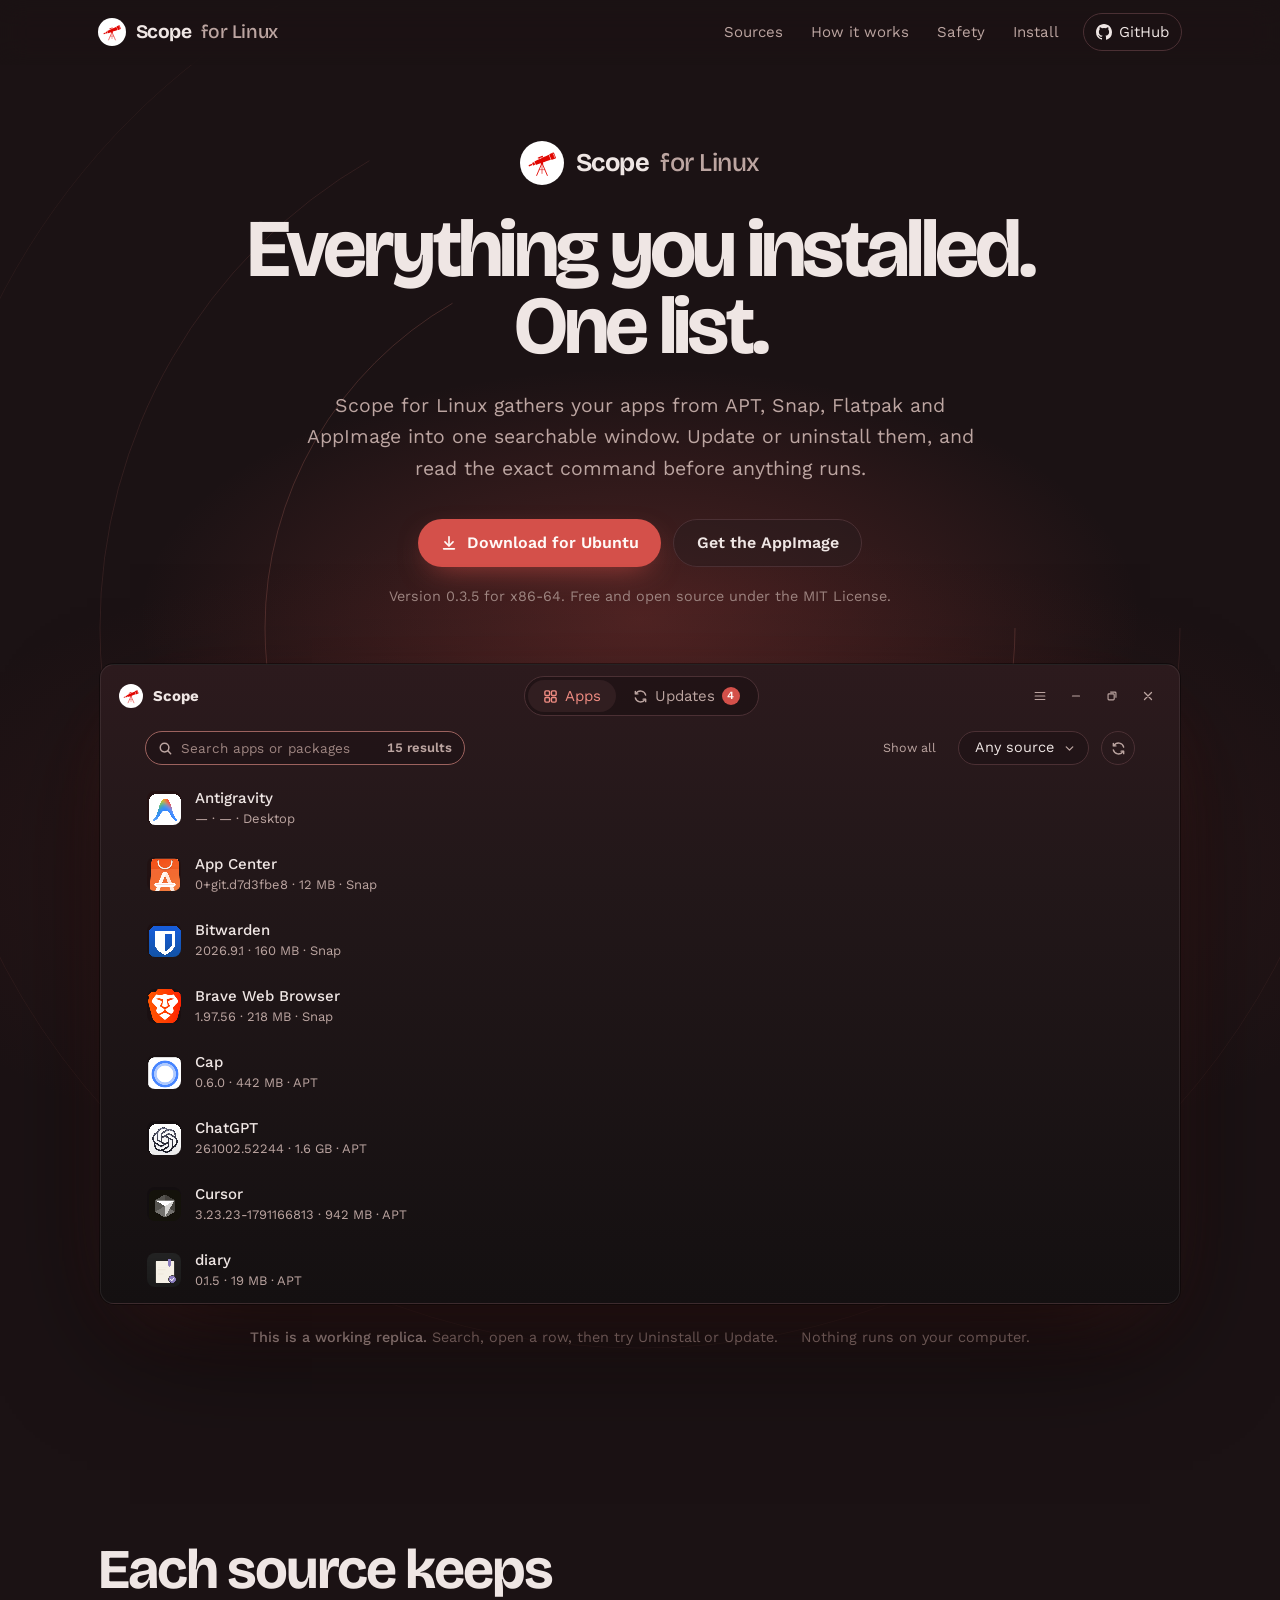
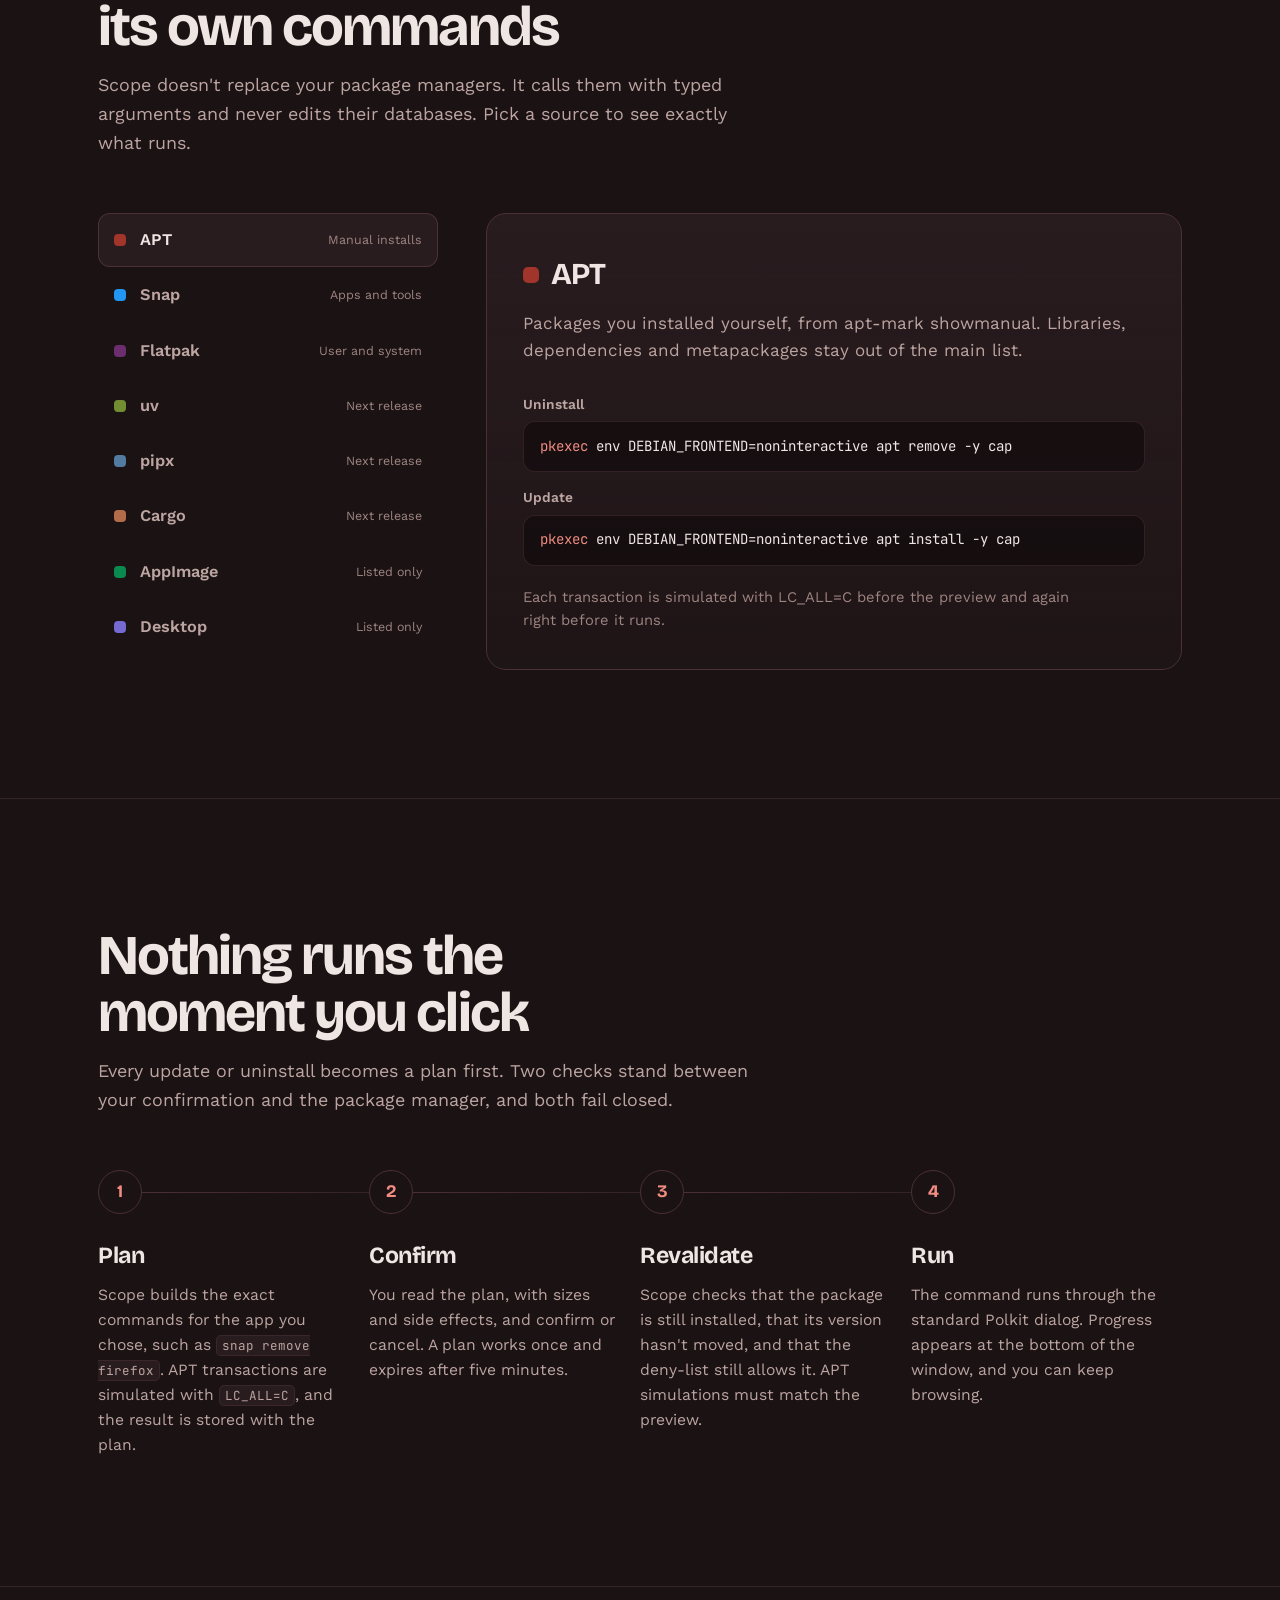
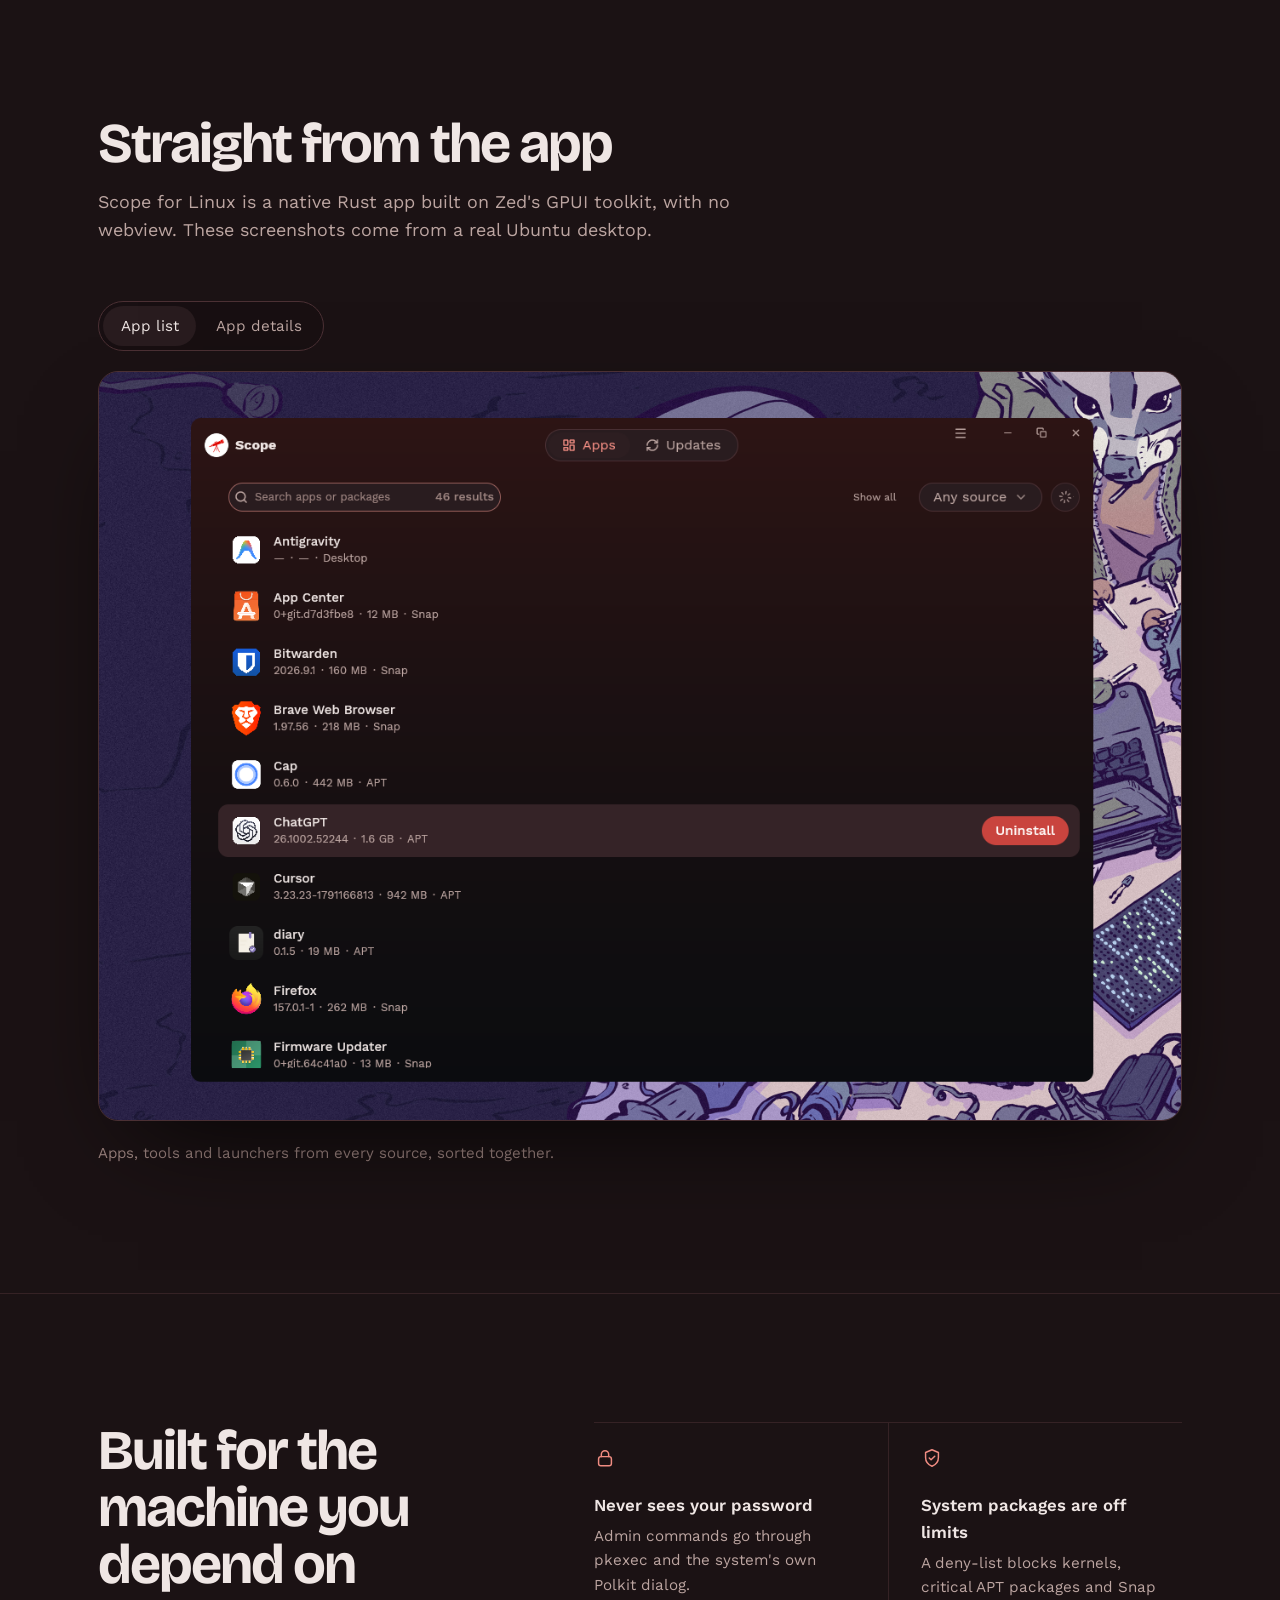
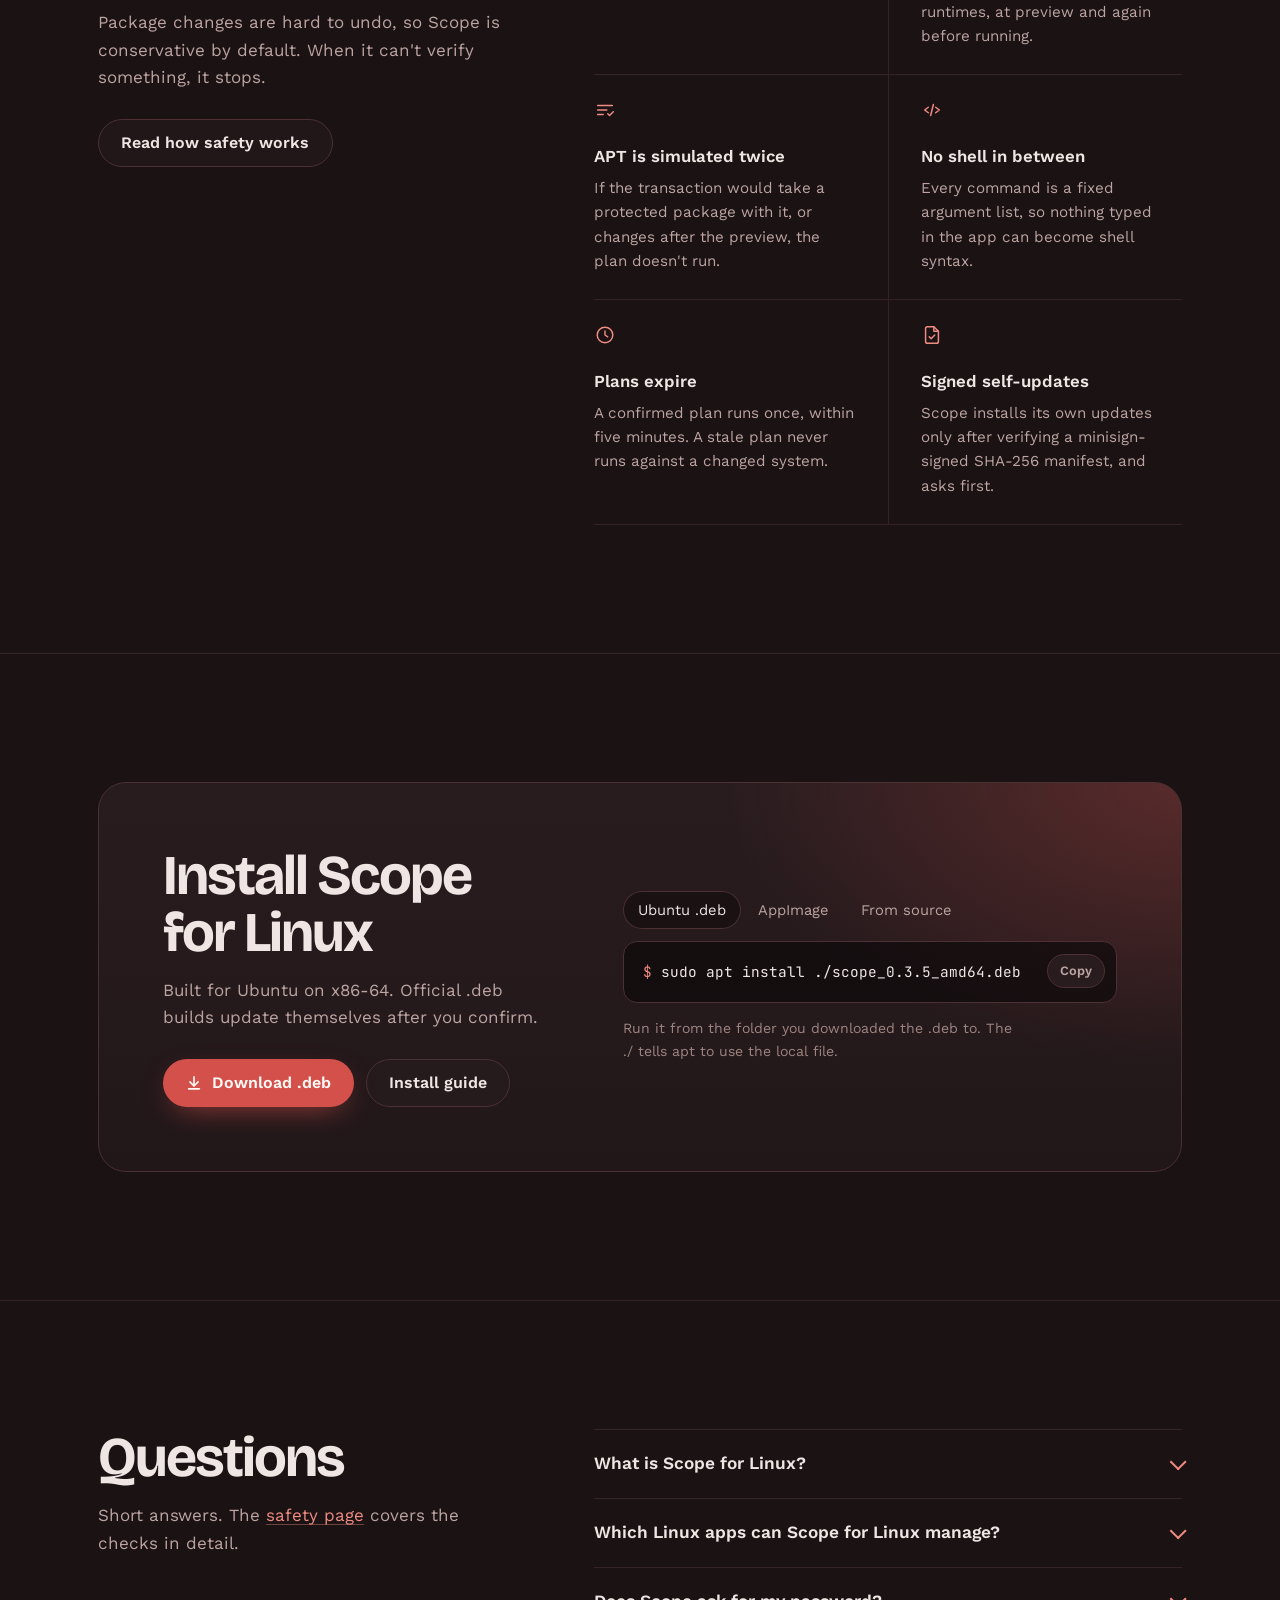
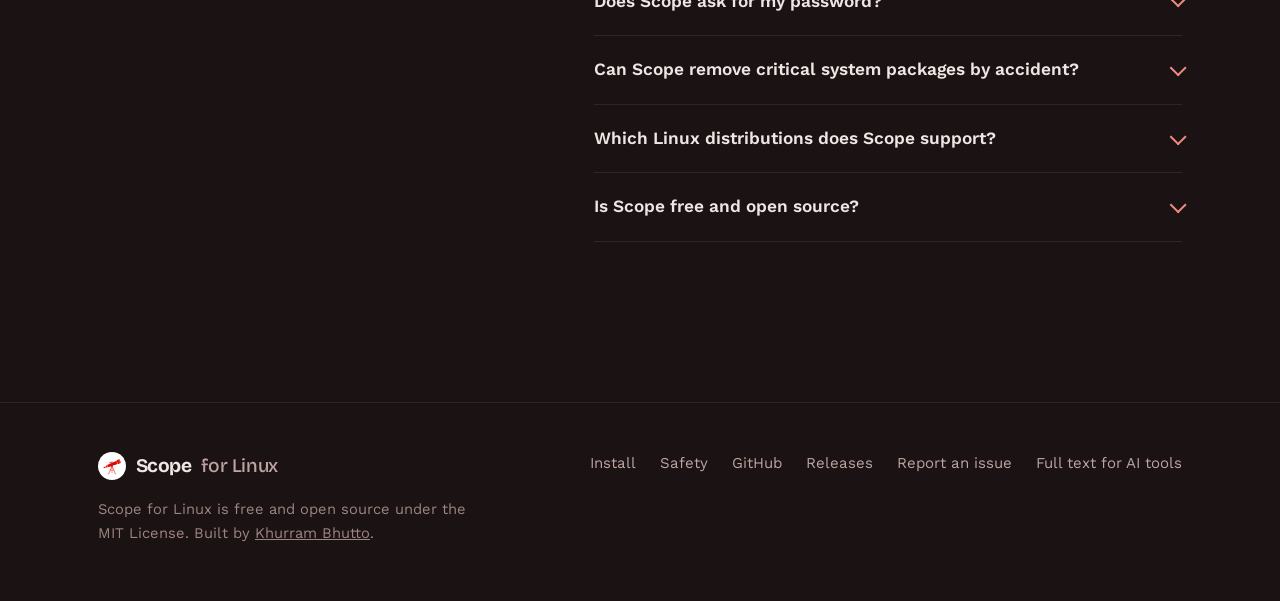
==== commit d7d957fc: "feat: rebrand as Scope for Linux with telescope mark - Replace the logo with a single-colour telesco" ====
--- a/docs/index.html
+++ b/docs/index.html
@@ -3,37 +3,38 @@
 <head>
   <meta charset="UTF-8">
   <meta name="viewport" content="width=device-width, initial-scale=1.0">
-  <title>Scope, a Linux app manager for APT, Snap, Flatpak and AppImage</title>
+  <title>Scope for Linux: see, update and uninstall every app</title>
   <meta name="google-site-verification" content="msIjf5-oHmJg_58yKXFLPUWxh03z06n0ON6FUat3KZ4" />
-  <meta name="description" content="Scope is a free, open-source Linux app manager. See, update, and uninstall apps from APT, Snap, Flatpak, and AppImage in one list, and preview the exact commands before anything runs.">
+  <meta name="description" content="Scope for Linux is a free, open-source app manager. See, update and uninstall apps from APT, Snap, Flatpak and AppImage in one list, and preview the exact command before anything runs.">
   <meta name="robots" content="index, follow, max-snippet:-1, max-image-preview:large, max-video-preview:-1">
   <meta name="author" content="Khurram Bhutto">
-  <meta name="application-name" content="Scope">
+  <meta name="application-name" content="Scope for Linux">
   <meta name="theme-color" content="#211719">
   <link rel="canonical" href="https://khurrambhutto.github.io/scope/">
-  <link rel="icon" href="favicon.png" type="image/png" sizes="256x256">
-  <link rel="apple-touch-icon" href="favicon.png">
-  <link rel="alternate" type="text/plain" href="llms-full.txt" title="Scope, full documentation for AI tools">
+  <link rel="icon" href="favicon.png?v=2" type="image/png" sizes="256x256">
+  <link rel="apple-touch-icon" href="favicon.png?v=2">
+  <link rel="alternate" type="text/plain" href="llms-full.txt" title="Scope for Linux, full documentation for AI tools">
 
   <meta property="og:type" content="website">
   <meta property="og:url" content="https://khurrambhutto.github.io/scope/">
-  <meta property="og:title" content="Scope, a Linux app manager for APT, Snap, Flatpak and AppImage">
-  <meta property="og:description" content="One list for every app on your Linux system. Preview every update or uninstall before it runs. Free and open source.">
+  <meta property="og:title" content="Scope for Linux: see, update and uninstall every app">
+  <meta property="og:description" content="Scope for Linux puts every app on your machine in one list, from APT, Snap, Flatpak and AppImage. Preview every update or uninstall before it runs. Free and open source.">
   <meta property="og:image" content="https://khurrambhutto.github.io/scope/image.png">
-  <meta property="og:image:width" content="1248">
-  <meta property="og:image:height" content="880">
-  <meta property="og:image:alt" content="Scope showing installed APT, Snap, Flatpak and AppImage apps in one searchable list">
-  <meta property="og:site_name" content="Scope">
+  <meta property="og:image:width" content="1271">
+  <meta property="og:image:height" content="879">
+  <meta property="og:image:alt" content="Scope for Linux showing installed APT, Snap, Flatpak and AppImage apps in one searchable list">
+  <meta property="og:site_name" content="Scope for Linux">
   <meta property="og:locale" content="en_US">
 
   <meta name="twitter:card" content="summary_large_image">
-  <meta name="twitter:title" content="Scope, a Linux app manager for APT, Snap, Flatpak and AppImage">
-  <meta name="twitter:description" content="One list for every app on your Linux system, with a preview before every update or uninstall.">
+  <meta name="twitter:title" content="Scope for Linux: see, update and uninstall every app">
+  <meta name="twitter:description" content="Scope for Linux puts every app on your machine in one list, with a preview before every update or uninstall.">
   <meta name="twitter:image" content="https://khurrambhutto.github.io/scope/image.png">
-  <meta name="twitter:image:alt" content="Scope showing installed APT, Snap, Flatpak and AppImage apps in one searchable list">
+  <meta name="twitter:image:alt" content="Scope for Linux showing installed APT, Snap, Flatpak and AppImage apps in one searchable list">
 
   <link rel="preconnect" href="https://fonts.googleapis.com">
   <link rel="preconnect" href="https://fonts.gstatic.com" crossorigin>
+  <script>document.documentElement.classList.add("js")</script>
   <link rel="stylesheet" href="styles.css">
 
   <script type="application/ld+json">
@@ -44,18 +45,20 @@
         "@type": "WebSite",
         "@id": "https://khurrambhutto.github.io/scope/#website",
         "url": "https://khurrambhutto.github.io/scope/",
-        "name": "Scope",
-        "description": "Scope is a free, open-source Linux app manager for APT, Snap, Flatpak, and AppImage.",
+        "name": "Scope for Linux",
+        "alternateName": "Scope",
+        "description": "Scope for Linux is a free, open-source app manager for APT, Snap, Flatpak, and AppImage.",
         "inLanguage": "en"
       },
       {
         "@type": "SoftwareApplication",
         "@id": "https://khurrambhutto.github.io/scope/#software",
-        "name": "Scope",
-        "alternateName": ["Scope Linux app manager"],
-        "description": "Scope is a Linux app manager that lists APT, Snap, Flatpak, and AppImage apps in one searchable list. Update or uninstall apps after reviewing a preview of the exact commands.",
+        "name": "Scope for Linux",
+        "alternateName": ["Scope", "Scope Linux app manager"],
+        "description": "Scope for Linux is an app manager that lists APT, Snap, Flatpak, and AppImage apps in one searchable list. Update or uninstall apps after reviewing a preview of the exact commands.",
         "url": "https://khurrambhutto.github.io/scope/",
         "image": "https://khurrambhutto.github.io/scope/image.png",
+        "logo": "https://khurrambhutto.github.io/scope/favicon.png",
         "screenshot": "https://khurrambhutto.github.io/scope/image.png",
         "applicationCategory": "UtilitiesApplication",
         "applicationSubCategory": "Package manager",
@@ -74,10 +77,9 @@
         "author": {
           "@type": "Person",
           "name": "Khurram Bhutto",
-          "url": "https://khurrambhutto.tech/",
+          "url": "https://github.com/khurrambhutto",
           "sameAs": [
-            "https://pk.linkedin.com/in/khurram-bhutto",
-            "https://github.com/khurrambhutto"
+            "https://pk.linkedin.com/in/khurram-bhutto"
           ]
         },
         "featureList": [
@@ -95,15 +97,15 @@
         "mainEntity": [
           {
             "@type": "Question",
-            "name": "What is Scope?",
-            "acceptedAnswer": {
-              "@type": "Answer",
-              "text": "Scope is a free, open-source Linux app manager. It lists apps from APT, Snap, Flatpak, and AppImage in one searchable list, so you can see, update, and uninstall them from one place."
-            }
-          },
-          {
-            "@type": "Question",
-            "name": "Which Linux apps can Scope manage?",
+            "name": "What is Scope for Linux?",
+            "acceptedAnswer": {
+              "@type": "Answer",
+              "text": "Scope for Linux is a free, open-source app manager. It lists apps from APT, Snap, Flatpak, and AppImage in one searchable list, so you can see, update, and uninstall them from one place."
+            }
+          },
+          {
+            "@type": "Question",
+            "name": "Which Linux apps can Scope for Linux manage?",
             "acceptedAnswer": {
               "@type": "Answer",
               "text": "Scope shows APT manual installs, Snap apps, Flatpak apps (user and system scope), AppImages, and desktop launchers that no package manager owns. Update and uninstall work for APT, Snap, and Flatpak. AppImages and desktop launchers are listed for discovery, and their actions are disabled."
@@ -143,7 +145,7 @@
           },
           {
             "@type": "Question",
-            "name": "How do I install Scope?",
+            "name": "How do I install Scope for Linux?",
             "acceptedAnswer": {
               "@type": "Answer",
               "text": "Download scope_0.3.5_amd64.deb from GitHub Releases, then run sudo apt install ./scope_0.3.5_amd64.deb. To build from source, install Rust and the Linux dependencies listed in the README, then run cargo run."
@@ -164,165 +166,210 @@
   </script>
 </head>
 <body>
+  <a class="skip-link" href="#main">Skip to content</a>
+
+  <svg width="0" height="0" style="position:absolute" aria-hidden="true">
+    <symbol id="i-apps" viewBox="0 0 16 16"><g fill="none" stroke="currentColor" stroke-width="1.5"><rect x="2" y="2" width="5" height="5" rx="1.2"/><rect x="9" y="2" width="5" height="5" rx="1.2"/><rect x="2" y="9" width="5" height="5" rx="1.2"/><rect x="9" y="9" width="5" height="5" rx="1.2"/></g></symbol>
+    <symbol id="i-refresh" viewBox="0 0 16 16"><g fill="none" stroke="currentColor" stroke-width="1.5" stroke-linecap="round" stroke-linejoin="round"><path d="M13.5 6.5A5.6 5.6 0 0 0 3.2 5"/><path d="M2.5 2.5V5.2h2.7"/><path d="M2.5 9.5A5.6 5.6 0 0 0 12.8 11"/><path d="M13.5 13.5v-2.7h-2.7"/></g></symbol>
+    <symbol id="i-search" viewBox="0 0 16 16"><g fill="none" stroke="currentColor" stroke-width="1.6" stroke-linecap="round"><circle cx="7" cy="7" r="4.6"/><path d="m10.5 10.5 3 3"/></g></symbol>
+    <symbol id="i-chevron" viewBox="0 0 16 16"><path d="m4 6 4 4 4-4" fill="none" stroke="currentColor" stroke-width="1.6" stroke-linecap="round" stroke-linejoin="round"/></symbol>
+    <symbol id="i-menu" viewBox="0 0 16 16"><path d="M2.5 4h11M2.5 8h11M2.5 12h11" stroke="currentColor" stroke-width="1.4" stroke-linecap="round"/></symbol>
+    <symbol id="i-min" viewBox="0 0 16 16"><path d="M4 8h8" stroke="currentColor" stroke-width="1.4" stroke-linecap="round"/></symbol>
+    <symbol id="i-max" viewBox="0 0 16 16"><g fill="none" stroke="currentColor" stroke-width="1.3"><rect x="3.5" y="5.5" width="7" height="7" rx="1"/><path d="M6 3.5h5.5a1 1 0 0 1 1 1V10"/></g></symbol>
+    <symbol id="i-close" viewBox="0 0 16 16"><path d="m4 4 8 8M12 4l-8 8" stroke="currentColor" stroke-width="1.5" stroke-linecap="round"/></symbol>
+    <symbol id="i-check" viewBox="0 0 16 16"><g fill="none" stroke="currentColor" stroke-width="1.6" stroke-linecap="round" stroke-linejoin="round"><circle cx="8" cy="8" r="6.3"/><path d="m5.4 8.2 1.8 1.8 3.5-3.7"/></g></symbol>
+    <symbol id="i-download" viewBox="0 0 20 20"><g fill="none" stroke="currentColor" stroke-width="1.8" stroke-linecap="round" stroke-linejoin="round"><path d="M10 3v10"/><path d="m5.5 8.8 4.5 4.5 4.5-4.5"/><path d="M4 16.5h12"/></g></symbol>
+    <symbol id="i-github" viewBox="0 0 16 16"><path fill="currentColor" d="M8 0C3.58 0 0 3.58 0 8a8 8 0 0 0 5.47 7.59c.4.07.55-.17.55-.38v-1.33c-2.23.48-2.7-1.07-2.7-1.07-.36-.92-.89-1.17-.89-1.17-.73-.5.06-.49.06-.49.8.06 1.23.83 1.23.83.72 1.22 1.87.87 2.33.67.07-.52.28-.87.5-1.07-1.78-.2-3.65-.89-3.65-3.95 0-.87.31-1.59.82-2.15-.08-.2-.36-1.02.08-2.12 0 0 .67-.21 2.2.82a7.6 7.6 0 0 1 4 0c1.53-1.04 2.2-.82 2.2-.82.44 1.1.16 1.92.08 2.12.51.56.82 1.27.82 2.15 0 3.07-1.87 3.75-3.65 3.95.29.25.54.73.54 1.48v2.19c0 .21.15.46.55.38A8 8 0 0 0 16 8c0-4.42-3.58-8-8-8Z"/></symbol>
+  </svg>
 
   <header class="site-header">
     <div class="page">
-      <a class="wordmark" href="#top">
-        <img src="scope-logo.svg" width="26" height="26" alt="">
-        Scope
+      <a class="wordmark" href="#top" aria-label="Scope for Linux">
+        <img src="scope-logo.svg" width="28" height="28" alt="">
+        Scope <span class="wordmark-sub">for Linux</span>
       </a>
       <nav class="site-nav" aria-label="Primary">
         <a href="#sources">Sources</a>
         <a href="#how">How it works</a>
+        <a href="#safety">Safety</a>
         <a href="install.html">Install</a>
-        <a href="safety.html">Safety</a>
-        <a href="#faq">FAQ</a>
-        <a class="nav-github" href="https://github.com/khurrambhutto/scope" target="_blank" rel="noopener noreferrer">GitHub</a>
+        <a class="nav-github" href="https://github.com/khurrambhutto/scope" target="_blank" rel="noopener noreferrer"><svg aria-hidden="true"><use href="#i-github"/></svg>GitHub</a>
       </nav>
     </div>
   </header>
 
-  <main id="top">
-
-    <section class="page hero" aria-labelledby="hero-title">
-      <div class="hero-top">
-        <h1 id="hero-title">Every app on your Linux machine, in one list.</h1>
-        <div class="hero-side">
-          <p class="lead">Scope brings APT, Snap, Flatpak, and AppImage apps into one searchable list. Update or uninstall any of them, and read the exact command before it runs.</p>
-          <div class="button-row">
-            <a class="button button-primary" href="https://github.com/khurrambhutto/scope/releases/download/v0.3.5/scope_0.3.5_amd64.deb" rel="noopener noreferrer">Download the .deb</a>
-            <a class="button button-ghost" href="https://github.com/khurrambhutto/scope" target="_blank" rel="noopener noreferrer">Read the source</a>
-          </div>
-          <p class="hero-facts">Version 0.3.5 for Ubuntu on x86-64. Free under the MIT License.</p>
-          <p class="hero-facts">Prefer a portable build? <a class="text-link" href="https://github.com/khurrambhutto/scope/releases/download/v0.3.5/Scope-0.3.5-x86_64.AppImage">Download the AppImage.</a></p>
-        </div>
-      </div>
-
-      <div class="screenshots">
-        <figure class="shot">
-          <a href="image.png" aria-label="Open the app list screenshot at full size">
-            <img src="image.png" width="1248" height="880" alt="Scope showing installed apps, search, source filter, and Show all in the top bar" fetchpriority="high">
-          </a>
-          <figcaption>Apps from every source in one list.</figcaption>
-        </figure>
-        <figure class="shot">
-          <a href="app-details.png" aria-label="Open the app details screenshot at full size">
-            <img src="app-details.png" width="1248" height="880" alt="App Center expanded to show application files, older revisions, user data, system data, and estimated removal size" loading="lazy">
-          </a>
-          <figcaption>Expand an app to inspect its files, data, and sizes.</figcaption>
-        </figure>
+  <main id="main">
+
+    <section class="hero" id="top" aria-labelledby="hero-title">
+      <svg class="reticle" viewBox="0 0 1000 1000" aria-hidden="true">
+        <circle class="r1" cx="500" cy="500" r="250" pathLength="1"/>
+        <circle class="r2" cx="500" cy="500" r="360" pathLength="1"/>
+        <circle class="r3" cx="500" cy="500" r="480" pathLength="1"/>
+        <line x1="10" y1="500" x2="70" y2="500"/>
+        <line x1="930" y1="500" x2="990" y2="500"/>
+      </svg>
+      <div class="hero-glow" aria-hidden="true"></div>
+
+      <div class="page">
+        <div class="hero-copy">
+          <h1 id="hero-title" class="hero-brand"><img src="scope-logo.svg" width="44" height="44" alt="">Scope <span>for Linux</span></h1>
+          <p class="hero-tagline"><span class="line">Everything you installed.</span> <span class="line">One list.</span></p>
+          <p class="lead">Scope for Linux gathers your apps from APT, Snap, Flatpak and AppImage into one searchable window. Update or uninstall them, and read the exact command before anything runs.</p>
+          <div class="hero-actions">
+            <a class="button button-primary" href="https://github.com/khurrambhutto/scope/releases/download/v0.3.5/scope_0.3.5_amd64.deb"><svg aria-hidden="true"><use href="#i-download"/></svg>Download for Ubuntu</a>
+            <a class="button button-ghost" href="https://github.com/khurrambhutto/scope/releases/download/v0.3.5/Scope-0.3.5-x86_64.AppImage">Get the AppImage</a>
+          </div>
+          <p class="hero-facts">Version 0.3.5 for x86-64. Free and open source under the MIT License.</p>
+        </div>
+
+        <div class="stage">
+          <div class="sw" id="demo" role="application" aria-label="Interactive replica of the Scope window">
+            <div class="sw-titlebar">
+              <div class="sw-brand"><img src="scope-logo.svg" width="24" height="24" alt=""><span>Scope</span></div>
+              <div class="sw-tabs" role="tablist" aria-label="View">
+                <button class="sw-tab" role="tab" aria-selected="true" data-tab="apps"><svg aria-hidden="true"><use href="#i-apps"/></svg>Apps</button>
+                <button class="sw-tab" role="tab" aria-selected="false" data-tab="updates"><svg aria-hidden="true"><use href="#i-refresh"/></svg>Updates <span class="sw-badge" data-update-count></span></button>
+              </div>
+              <div class="sw-winctl" aria-hidden="true">
+                <span><svg><use href="#i-menu"/></svg></span>
+                <span><svg><use href="#i-min"/></svg></span>
+                <span><svg><use href="#i-max"/></svg></span>
+                <span><svg><use href="#i-close"/></svg></span>
+              </div>
+            </div>
+
+            <div class="sw-toolbar">
+              <label class="sw-search">
+                <svg aria-hidden="true"><use href="#i-search"/></svg>
+                <input type="search" placeholder="Search apps or packages" aria-label="Search apps or packages" data-search>
+                <span class="sw-count" data-count aria-live="polite"></span>
+              </label>
+              <span class="sw-spacer"></span>
+              <button class="sw-showall" type="button" aria-pressed="false" data-showall>Show all</button>
+              <span class="sw-select">
+                <select aria-label="Source" data-source>
+                  <option value="">Any source</option>
+                  <option>APT</option><option>Snap</option><option>Flatpak</option><option>AppImage</option>
+                  <option>Desktop</option><option>uv</option><option>pipx</option><option>Cargo</option>
+                </select>
+                <svg aria-hidden="true"><use href="#i-chevron"/></svg>
+              </span>
+              <button class="sw-iconbtn" type="button" aria-label="Rescan installed apps" data-rescan><svg aria-hidden="true"><use href="#i-refresh"/></svg></button>
+            </div>
+
+            <div class="sw-list" data-list></div>
+
+            <div class="sw-footer" data-footer aria-live="polite"></div>
+
+            <div class="sw-scrim" data-scrim>
+              <div class="sw-modal" role="dialog" aria-modal="true" aria-labelledby="sw-modal-title" data-modal></div>
+            </div>
+          </div>
+
+          <p class="stage-note"><span><b>This is a working replica.</b> Search, open a row, then try Uninstall or Update.</span><span>Nothing runs on your computer.</span></p>
+        </div>
       </div>
     </section>
 
     <section class="section" id="sources" aria-labelledby="sources-title">
       <div class="page">
-        <h2 class="section-title" id="sources-title">Four package systems, one list</h2>
-        <p class="section-lead">Each source keeps its own commands. Scope runs those commands and never edits the package databases directly.</p>
+        <div class="section-head">
+          <h2 id="sources-title">Each source keeps its own commands</h2>
+          <p>Scope doesn't replace your package managers. It calls them with typed arguments and never edits their databases. Pick a source to see exactly what runs.</p>
+        </div>
 
         <div class="sources">
-          <div class="source">
-            <h3 class="source-name"><span class="source-mark" style="background:var(--apt)"></span>APT</h3>
-            <p>Packages you installed by hand. Dependencies stay out of the list.</p>
-            <span class="command-line"><span>apt remove -y</span> and <span>apt install -y</span></span>
-          </div>
-          <div class="source">
-            <h3 class="source-name"><span class="source-mark" style="background:var(--snap)"></span>Snap</h3>
-            <p>Apps and tools from the Snap Store. Runtimes and bases are hidden.</p>
-            <span class="command-line"><span>snap remove</span> and <span>snap refresh</span></span>
-          </div>
-          <div class="source">
-            <h3 class="source-name"><span class="source-mark" style="background:var(--flatpak)"></span>Flatpak</h3>
-            <p>User and system installs. Each one keeps its own scope, so nothing is guessed.</p>
-            <span class="command-line"><span>flatpak uninstall -y --user</span></span>
-          </div>
-          <div class="source">
-            <h3 class="source-name"><span class="source-mark" style="background:var(--appimage)"></span>AppImage</h3>
-            <p>AppImages in common folders. Listed for now. Uninstall and update are not supported yet.</p>
-            <span class="command-line"><span>listed only</span></span>
-          </div>
-        </div>
-        <p class="source-note">Desktop launchers that no package manager owns also appear, for discovery only. Their actions are disabled.</p>
+          <div class="source-list" role="tablist" aria-label="Package sources" data-source-tabs></div>
+          <div class="source-panel" role="tabpanel" data-source-panel aria-live="polite"></div>
+        </div>
       </div>
     </section>
 
     <section class="section" id="how" aria-labelledby="how-title">
       <div class="page">
-        <h2 class="section-title" id="how-title">Every change goes through a plan</h2>
-        <p class="section-lead">Scope never runs an update or uninstall the moment you click. Four steps stand between your click and the command, and the last two catch anything that changed since you reviewed the plan.</p>
-
-        <ol class="steps">
+        <div class="section-head">
+          <h2 id="how-title">Nothing runs the moment you click</h2>
+          <p>Every update or uninstall becomes a plan first. Two checks stand between your confirmation and the package manager, and both fail closed.</p>
+        </div>
+
+        <ol class="sequence">
           <li>
             <h3>Plan</h3>
-            <p>Scope lists the exact commands for the app you picked, such as <code>apt remove -y cap</code>. Nothing runs yet.</p>
+            <p>Scope builds the exact commands for the app you chose, such as <code>snap remove firefox</code>. APT transactions are simulated with <code>LC_ALL=C</code>, and the result is stored with the plan.</p>
           </li>
           <li>
             <h3>Confirm</h3>
-            <p>You read the plan and choose Run plan, or cancel. A plan works once and expires after five minutes.</p>
+            <p>You read the plan, with sizes and side effects, and confirm or cancel. A plan works once and expires after five minutes.</p>
           </li>
           <li>
             <h3>Revalidate</h3>
-            <p>Scope checks that the package is still installed, that an update's version has not moved, and that the deny-list still allows it. If it cannot confirm these, it stops.</p>
+            <p>Scope checks that the package is still installed, that its version hasn't moved, and that the deny-list still allows it. APT simulations must match the preview.</p>
           </li>
           <li>
             <h3>Run</h3>
-            <p>The command runs through the standard Polkit dialog, and the log streams into the footer. One package operation runs at a time.</p>
+            <p>The command runs through the standard Polkit dialog. Progress appears at the bottom of the window, and you can keep browsing.</p>
           </li>
         </ol>
       </div>
     </section>
 
-    <section class="section" aria-labelledby="about-title">
+    <section class="section" aria-labelledby="gallery-title">
+      <div class="page">
+        <div class="section-head">
+          <h2 id="gallery-title">Straight from the app</h2>
+          <p>Scope for Linux is a native Rust app built on Zed's GPUI toolkit, with no webview. These screenshots come from a real Ubuntu desktop.</p>
+        </div>
+        <figure class="gallery">
+          <div class="gallery-switch" role="tablist" aria-label="Screenshot">
+            <button role="tab" aria-selected="true" data-shot="0">App list</button>
+            <button role="tab" aria-selected="false" data-shot="1">App details</button>
+          </div>
+          <div class="shot-frame">
+            <img src="image.png?v=2" width="1271" height="879" alt="Scope for Linux showing installed apps from Snap, APT and desktop launchers in one list, with search, Show all and a source filter" loading="lazy" data-shot-img="0">
+            <img src="app-details.png?v=2" width="1271" height="879" alt="App Center expanded in Scope for Linux, showing application, older revision, user data and system data with sizes, and an estimate of about 76 MB removed" loading="lazy" hidden data-shot-img="1">
+          </div>
+          <figcaption data-shot-caption>Apps, tools and launchers from every source, sorted together.</figcaption>
+        </figure>
+      </div>
+    </section>
+
+    <section class="section" id="safety" aria-labelledby="safety-title">
       <div class="page split">
-        <div>
-          <h2 id="about-title">What Scope is</h2>
-        </div>
-        <div>
-          <p><strong>Scope is a free, open-source Linux app manager.</strong> It shows the apps installed through APT, Snap, Flatpak, and AppImage in one searchable list. You can update or uninstall supported apps, and every change begins with a plan that lists the exact commands.</p>
-          <p>Most people install software from several places at once. An app can come from the Ubuntu archive, the Snap Store, Flathub, or a download folder, and each source has its own tool. Scope reads all four and shows them side by side.</p>
-          <p>Synaptic manages APT packages only. Software centers such as GNOME Software and KDE Discover show what their own catalogs offer. Scope starts from what is already on your machine. It is written in Rust with Zed's GPUI toolkit, with no webview.</p>
-
-          <dl class="facts">
-            <dt>Platform</dt>
-            <dd>Linux, Ubuntu first, x86-64</dd>
-            <dt>Actions</dt>
-            <dd>Uninstall and update for APT, Snap, and Flatpak</dd>
-            <dt>Admin rights</dt>
-            <dd>Standard Polkit dialog through pkexec. Scope never sees your password.</dd>
-            <dt>Version</dt>
-            <dd>0.3.5</dd>
-            <dt>License</dt>
-            <dd>MIT</dd>
-            <dt>Source</dt>
-            <dd><a class="text-link" href="https://github.com/khurrambhutto/scope">github.com/khurrambhutto/scope</a></dd>
-          </dl>
-        </div>
-      </div>
-    </section>
-
-    <section class="section" aria-labelledby="status-title">
-      <div class="page">
-        <h2 class="section-title" id="status-title">What works today</h2>
-        <p class="section-lead">Scope is early. This list matches the current release.</p>
-        <div class="status-lists">
-          <div class="done">
-            <h3>Working</h3>
-            <ul>
-              <li>One list across APT, Snap, Flatpak, AppImage, and unmanaged desktop launchers</li>
-              <li>Display names, categories, and icons from desktop entries and the icon theme</li>
-              <li>Uninstall with a preview, Polkit authentication, and a deny-list</li>
-              <li>Update with a preview for APT, Snap, and Flatpak</li>
-              <li>Self-updater that checks a signed SHA-256 manifest for official .deb builds</li>
-            </ul>
-          </div>
-          <div>
-            <h3>Not yet</h3>
-            <ul>
-              <li>AppImage uninstall and update</li>
-              <li>.rpm release packages</li>
-              <li>Snap target version in the update preview</li>
-              <li>Whole-system cleanup and disk usage views</li>
-              <li>Fedora and Arch package-manager support</li>
-            </ul>
+        <div class="split-side">
+          <h2 id="safety-title">Built for the machine you depend on</h2>
+          <p>Package changes are hard to undo, so Scope is conservative by default. When it can't verify something, it stops.</p>
+          <a class="button button-ghost" href="safety.html">Read how safety works</a>
+        </div>
+        <div class="guarantees">
+          <div class="guarantee">
+            <svg viewBox="0 0 24 24" fill="none" stroke="currentColor" stroke-width="1.6" stroke-linecap="round" stroke-linejoin="round" aria-hidden="true"><rect x="5" y="10.5" width="14" height="10" rx="2.5"/><path d="M8 10.5V8a4 4 0 0 1 8 0v2.5"/></svg>
+            <h3>Never sees your password</h3>
+            <p>Admin commands go through pkexec and the system's own Polkit dialog.</p>
+          </div>
+          <div class="guarantee">
+            <svg viewBox="0 0 24 24" fill="none" stroke="currentColor" stroke-width="1.6" stroke-linecap="round" stroke-linejoin="round" aria-hidden="true"><path d="M12 3 5 6v5.5c0 4.3 3 7.9 7 9.5 4-1.6 7-5.2 7-9.5V6l-7-3Z"/><path d="m9 12 2 2 4-4"/></svg>
+            <h3>System packages are off limits</h3>
+            <p>A deny-list blocks kernels, critical APT packages and Snap runtimes, at preview and again before running.</p>
+          </div>
+          <div class="guarantee">
+            <svg viewBox="0 0 24 24" fill="none" stroke="currentColor" stroke-width="1.6" stroke-linecap="round" stroke-linejoin="round" aria-hidden="true"><path d="M4 7h16M4 12h10M4 17h6"/><path d="m15 16 2 2 4-4"/></svg>
+            <h3>APT is simulated twice</h3>
+            <p>If the transaction would take a protected package with it, or changes after the preview, the plan doesn't run.</p>
+          </div>
+          <div class="guarantee">
+            <svg viewBox="0 0 24 24" fill="none" stroke="currentColor" stroke-width="1.6" stroke-linecap="round" stroke-linejoin="round" aria-hidden="true"><path d="m8 9-4 3 4 3"/><path d="m16 9 4 3-4 3"/><path d="m13.5 6-3 12"/></svg>
+            <h3>No shell in between</h3>
+            <p>Every command is a fixed argument list, so nothing typed in the app can become shell syntax.</p>
+          </div>
+          <div class="guarantee">
+            <svg viewBox="0 0 24 24" fill="none" stroke="currentColor" stroke-width="1.6" stroke-linecap="round" stroke-linejoin="round" aria-hidden="true"><circle cx="12" cy="12" r="8.5"/><path d="M12 7.5V12l3 2"/></svg>
+            <h3>Plans expire</h3>
+            <p>A confirmed plan runs once, within five minutes. A stale plan never runs against a changed system.</p>
+          </div>
+          <div class="guarantee">
+            <svg viewBox="0 0 24 24" fill="none" stroke="currentColor" stroke-width="1.6" stroke-linecap="round" stroke-linejoin="round" aria-hidden="true"><path d="M14 3H7a2 2 0 0 0-2 2v14a2 2 0 0 0 2 2h10a2 2 0 0 0 2-2V8l-5-5Z"/><path d="M14 3v5h5"/><path d="m9 14 2 2 4-4"/></svg>
+            <h3>Signed self-updates</h3>
+            <p>Scope installs its own updates only after verifying a minisign-signed SHA-256 manifest, and asks first.</p>
           </div>
         </div>
       </div>
@@ -330,14 +377,23 @@
 
     <section class="section" id="install" aria-labelledby="install-title">
       <div class="page">
-        <div class="install-band">
+        <div class="band">
           <div>
-            <h2 id="install-title">Install in one command</h2>
-            <p>Download the .deb from GitHub Releases, then run this from the folder you saved it to. The <a class="text-link" href="install.html">install guide</a> covers building from source and removing Scope.</p>
-          </div>
-          <div class="command">
-            <button class="copy-button" type="button" data-copy="sudo apt install ./scope_0.3.5_amd64.deb">Copy</button>
-            <span class="line"><span class="prompt">$ </span>sudo apt install ./scope_0.3.5_amd64.deb</span>
+            <h2 id="install-title">Install Scope for Linux</h2>
+            <p>Built for Ubuntu on x86-64. Official .deb builds update themselves after you confirm.</p>
+            <div class="button-row">
+              <a class="button button-primary" href="https://github.com/khurrambhutto/scope/releases/download/v0.3.5/scope_0.3.5_amd64.deb"><svg aria-hidden="true"><use href="#i-download"/></svg>Download .deb</a>
+              <a class="button button-ghost" href="install.html">Install guide</a>
+            </div>
+          </div>
+          <div>
+            <div class="install-tabs" role="tablist" aria-label="Install method">
+              <button role="tab" aria-selected="true" data-install="deb">Ubuntu .deb</button>
+              <button role="tab" aria-selected="false" data-install="appimage">AppImage</button>
+              <button role="tab" aria-selected="false" data-install="source">From source</button>
+            </div>
+            <div class="command" data-install-cmd></div>
+            <p class="fine" data-install-note></p>
           </div>
         </div>
       </div>
@@ -345,18 +401,18 @@
 
     <section class="section faq" id="faq" aria-labelledby="faq-title">
       <div class="page split">
+        <div class="split-side">
+          <h2 id="faq-title">Questions</h2>
+          <p>Short answers. The <a class="text-link" href="safety.html">safety page</a> covers the checks in detail.</p>
+        </div>
         <div>
-          <h2 id="faq-title">Questions</h2>
-          <p>Short answers. The <a class="text-link" href="safety.html">safety page</a> explains the checks in detail.</p>
-        </div>
-        <div>
-          <details>
-            <summary>What is Scope?</summary>
-            <p>Scope is a free, open-source Linux app manager. It lists apps from APT, Snap, Flatpak, and AppImage in one searchable list, so you can see, update, and uninstall them from one place.</p>
-          </details>
-          <details>
-            <summary>Which Linux apps can Scope manage?</summary>
-            <p>Scope shows APT manual installs, Snap apps, Flatpak apps (user and system scope), AppImages, and desktop launchers that no package manager owns. Update and uninstall work for APT, Snap, and Flatpak. AppImages and desktop launchers are listed for discovery, and their actions are disabled.</p>
+          <details>
+            <summary>What is Scope for Linux?</summary>
+            <p>Scope for Linux is a free, open-source app manager for Ubuntu and other Linux systems. It lists apps from APT, Snap, Flatpak and AppImage in one searchable list, so you can see, update and uninstall them from one place.</p>
+          </details>
+          <details>
+            <summary>Which Linux apps can Scope for Linux manage?</summary>
+            <p>Scope shows APT manual installs, Snap apps, Flatpak apps in user and system scope, AppImages, and desktop launchers that no package manager owns. Update and uninstall work for APT, Snap and Flatpak. AppImages and desktop launchers are listed for discovery, and their actions are disabled. Support for uv, pipx and Cargo tools is coming in the next release.</p>
           </details>
           <details>
             <summary>Does Scope ask for my password?</summary>
@@ -364,11 +420,11 @@
           </details>
           <details>
             <summary>Can Scope remove critical system packages by accident?</summary>
-            <p>No. A backend deny-list protects critical APT packages, kernel images, Snap runtimes, and related system libraries. The check runs when you build a plan and again before it runs. Protected rows have a disabled uninstall action.</p>
+            <p>No. A backend deny-list protects critical APT packages, kernel images, Snap runtimes and related system libraries. The check runs when you build a plan and again before it runs. Protected rows have a disabled uninstall action.</p>
           </details>
           <details>
             <summary>Which Linux distributions does Scope support?</summary>
-            <p>Ubuntu is the primary target, with a <code>.deb</code> package for x86-64. Other Debian-based systems can build from source with Rust. <code>.rpm</code> packages, and Fedora and Arch package-manager support, are not available yet.</p>
+            <p>Ubuntu is the primary target, with a <code>.deb</code> and an AppImage for x86-64. Other Debian-based systems can build from source with Rust. <code>.rpm</code> packages, and Fedora and Arch package-manager support, are not available yet.</p>
           </details>
           <details>
             <summary>Is Scope free and open source?</summary>
@@ -383,30 +439,20 @@
   <footer class="site-footer">
     <div class="page footer-grid">
       <div>
-        <span class="wordmark">Scope</span>
-        <p class="footer-note">Free and open source under the MIT License. Built by <a href="https://khurrambhutto.tech/" target="_blank" rel="noopener noreferrer" style="color:inherit">Khurram Bhutto</a>.</p>
+        <span class="wordmark"><img src="scope-logo.svg" width="28" height="28" alt="">Scope <span class="wordmark-sub">for Linux</span></span>
+        <p class="footer-note">Scope for Linux is free and open source under the MIT License. Built by <a href="https://github.com/khurrambhutto" target="_blank" rel="noopener noreferrer" style="color:inherit">Khurram Bhutto</a>.</p>
       </div>
       <nav class="footer-links" aria-label="Footer">
         <a href="install.html">Install</a>
         <a href="safety.html">Safety</a>
         <a href="https://github.com/khurrambhutto/scope">GitHub</a>
         <a href="https://github.com/khurrambhutto/scope/releases">Releases</a>
-        <a href="https://github.com/khurrambhutto/scope/issues">Issues</a>
+        <a href="https://github.com/khurrambhutto/scope/issues">Report an issue</a>
         <a href="llms-full.txt">Full text for AI tools</a>
       </nav>
     </div>
   </footer>
 
-  <script>
-    document.querySelectorAll('.copy-button').forEach(function (button) {
-      button.addEventListener('click', function () {
-        navigator.clipboard.writeText(button.dataset.copy).then(function () {
-          button.textContent = 'Copied';
-          setTimeout(function () { button.textContent = 'Copy'; }, 1600);
-        });
-      });
-    });
-  </script>
-
+  <script src="site.js" defer></script>
 </body>
 </html>
--- a/docs/styles.css
+++ b/docs/styles.css
@@ -1,931 +1,668 @@
-@import url("https://fonts.googleapis.com/css2?family=Geist:wght@400;500;600;700&family=Geist+Mono:wght@400;500&family=Instrument+Serif:ital@0;1&display=swap");
+@import url("https://fonts.googleapis.com/css2?family=Bricolage+Grotesque:opsz,wght@12..96,500;12..96,600;12..96,700&family=Work+Sans:wght@400;500;600;700&family=JetBrains+Mono:wght@400;500&display=swap");
 
 :root {
-  --ink: #160f11;
-  --ink-raised: #211719;
-  --panel: #291c1f;
-  --rule: #4b3034;
-  --rule-soft: rgba(75, 48, 52, 0.6);
-  --text: #f1e8e6;
-  --muted: #c2aaa6;
-  --dim: #9c8582;
+  /* Scope's own surfaces, from src/theme.rs */
+  --base: #1b1214;
+  --window: #211719;
+  --raised: #291c1f;
+  --hover: #332426;
+  --selected: #3a2a2c;
+  --line: #4b3034;
+  --line-soft: rgba(75, 48, 52, 0.55);
+  --text: #efe6e4;
+  --muted: #bca5a1;
+  --dim: #9e8581;
   --coral: #f08c82;
   --red: #d4504a;
+  --red-hover: #c9443e;
   --burgundy: #94332f;
-
+  --rose-line: #9c625e;
+  --paper: #fffaf8;
+
+  /* Source colours stay on icons and source marks */
   --apt: #a1352c;
   --snap: #2196f3;
-  --flatpak: #8f4a92;
+  --flatpak: #6b2d6d;
   --appimage: #0b8a4f;
-
-  --font-display: "Instrument Serif", Georgia, "Times New Roman", serif;
-  --font-body: "Geist", system-ui, -apple-system, "Segoe UI", sans-serif;
-  --font-mono: "Geist Mono", ui-monospace, "JetBrains Mono", monospace;
-
-  --page: 1200px;
+  --desktop: #7569d2;
+  --uv: #738d32;
+  --pipx: #527ba1;
+  --cargo: #b36c49;
+
+  --font-display: "Bricolage Grotesque", "Work Sans", system-ui, sans-serif;
+  --font-body: "Work Sans", system-ui, -apple-system, "Segoe UI", sans-serif;
+  --font-code: "JetBrains Mono", ui-monospace, monospace;
+
+  --page: 1180px;
   --gutter: clamp(1.25rem, 4vw, 3rem);
-  --measure: 62ch;
-  --radius: 4px;
-}
-
-*, *::before, *::after {
-  margin: 0;
-  padding: 0;
-  box-sizing: border-box;
-}
+  --ease: cubic-bezier(0.22, 1, 0.36, 1);
+}
+
+*, *::before, *::after { margin: 0; padding: 0; box-sizing: border-box; }
 
 html {
-  background: var(--ink);
+  background: var(--base);
   scroll-behavior: smooth;
-  scroll-padding-top: 84px;
+  scroll-padding-top: 88px;
+  -webkit-text-size-adjust: 100%;
 }
 
 body {
   font-family: var(--font-body);
   font-size: 1.0625rem;
-  line-height: 1.62;
+  line-height: 1.6;
   color: var(--text);
-  background: var(--ink);
+  background: var(--base);
   min-height: 100vh;
   -webkit-font-smoothing: antialiased;
-  text-rendering: optimizeLegibility;
-}
-
-a {
-  color: inherit;
-}
-
-img {
-  display: block;
-  max-width: 100%;
-  height: auto;
-}
-
-:focus-visible {
-  outline: 2px solid var(--coral);
-  outline-offset: 3px;
-}
-
-code,
-pre,
-kbd {
-  font-family: var(--font-mono);
-  font-size: 0.87em;
-}
-
-.page {
-  max-width: var(--page);
-  margin: 0 auto;
-  padding: 0 var(--gutter);
-}
-
-/* Header */
-
-.site-header {
-  position: sticky;
-  top: 0;
-  z-index: 10;
-  background: rgba(22, 15, 17, 0.88);
-  backdrop-filter: blur(10px);
-  -webkit-backdrop-filter: blur(10px);
-  border-bottom: 1px solid var(--rule-soft);
-}
-
-.site-header .page {
-  display: flex;
-  align-items: center;
-  justify-content: space-between;
-  gap: 1.5rem;
-  height: 62px;
-}
-
-.wordmark {
-  display: inline-flex;
-  align-items: center;
-  gap: 0.6rem;
-  font-weight: 600;
-  font-size: 1.02rem;
-  text-decoration: none;
-  letter-spacing: -0.005em;
-}
-
-.wordmark img {
-  width: 26px;
-  height: 26px;
-}
-
-.site-nav {
-  display: flex;
-  align-items: center;
-  gap: 1.6rem;
-  font-size: 0.92rem;
-  color: var(--muted);
-}
-
-.site-nav a {
-  text-decoration: none;
-}
-
-.site-nav a:hover,
-.site-nav a[aria-current="page"] {
-  color: var(--text);
-}
-
-.site-nav .nav-github {
-  color: var(--text);
-  border: 1px solid var(--rule);
-  border-radius: var(--radius);
-  padding: 0.38rem 0.8rem;
-}
-
-.site-nav .nav-github:hover {
-  border-color: var(--coral);
-}
-
-/* Buttons */
-
-.button {
-  display: inline-flex;
-  align-items: center;
-  gap: 0.5rem;
-  padding: 0.82rem 1.3rem;
-  font: inherit;
-  font-weight: 600;
-  font-size: 0.96rem;
-  text-decoration: none;
-  border-radius: var(--radius);
-  border: 1px solid transparent;
-  transition: background-color 0.2s ease, border-color 0.2s ease;
-}
-
-.button-primary {
-  background: var(--red);
-  color: #fff;
-}
-
-.button-primary:hover {
-  background: #de5d57;
-}
-
-.button-ghost {
-  color: var(--text);
-  border-color: var(--rule);
-}
-
-.button-ghost:hover {
-  border-color: var(--coral);
-}
-
-.button-row {
-  display: flex;
-  flex-wrap: wrap;
-  gap: 0.75rem;
-}
-
-/* Hero */
-
-.hero {
-  padding-top: clamp(3.5rem, 8vw, 6rem);
-}
-
-.hero-top {
-  display: grid;
-  grid-template-columns: minmax(0, 1.25fr) minmax(0, 1fr);
-  gap: clamp(2rem, 5vw, 5rem);
-  align-items: end;
-}
-
-.hero h1 {
-  font-family: var(--font-display);
-  font-weight: 400;
-  font-size: clamp(3rem, 7.4vw, 6.2rem);
-  line-height: 0.96;
-  letter-spacing: -0.02em;
-}
-
-.hero-side {
-  padding-bottom: 0.5rem;
-}
-
-.lead {
-  font-size: clamp(1.05rem, 1.5vw, 1.2rem);
-  color: var(--muted);
-  max-width: 30rem;
-}
-
-.hero-side .button-row {
-  margin-top: 1.8rem;
-}
-
-.hero-facts {
-  margin-top: 1.4rem;
-  font-size: 0.88rem;
-  color: var(--dim);
-}
-
-.screenshots {
-  margin-top: clamp(3rem, 6vw, 4.5rem);
-  display: grid;
-  grid-template-columns: repeat(2, minmax(0, 1fr));
-  gap: 1.5rem;
-}
-
-.shot {
-  position: relative;
-}
-
-.shot::before {
-  content: "";
-  position: absolute;
-  inset: -2rem -3rem -2rem -3rem;
-  background: radial-gradient(closest-side, rgba(212, 80, 74, 0.2), transparent);
-  z-index: -1;
-  pointer-events: none;
-}
-
-.shot img {
-  width: 100%;
-  border-radius: 12px;
-  border: 1px solid var(--rule);
-  box-shadow: 0 50px 90px -40px rgba(0, 0, 0, 0.8);
-  animation: rise 0.9s cubic-bezier(0.2, 0.7, 0.2, 1) both;
-}
-
-.shot figcaption {
-  margin-top: 0.9rem;
-  font-size: 0.88rem;
-  color: var(--dim);
-}
-
-@keyframes rise {
-  from {
-    opacity: 0;
-    transform: translateY(14px);
-  }
-  to {
-    opacity: 1;
-    transform: none;
-  }
-}
-
-/* Buttons and inline links */
+  overflow-x: hidden;
+}
+
+a { color: inherit; }
+img { display: block; max-width: 100%; height: auto; }
+button { font: inherit; color: inherit; background: none; border: 0; cursor: pointer; }
+:focus-visible { outline: 2px solid var(--coral); outline-offset: 3px; border-radius: 6px; }
+::selection { background: var(--burgundy); color: var(--paper); }
+
+code, kbd {
+  font-family: var(--font-code);
+  font-size: 0.86em;
+  background: var(--raised);
+  border: 1px solid var(--line-soft);
+  border-radius: 5px;
+  padding: 0.08em 0.38em;
+}
+
+.page { max-width: var(--page); margin: 0 auto; padding: 0 var(--gutter); }
 
 .text-link {
   color: var(--coral);
+  text-decoration: underline;
+  text-decoration-color: rgba(240, 140, 130, 0.4);
   text-underline-offset: 3px;
-}
-
-/* Sections */
-
-.section {
-  border-top: 1px solid var(--rule-soft);
-  padding: clamp(4rem, 8vw, 6.5rem) 0;
-}
-
-.split {
-  display: grid;
-  grid-template-columns: minmax(0, 4fr) minmax(0, 8fr);
-  gap: clamp(2rem, 5vw, 5rem);
-}
-
-.split h2 {
+  transition: text-decoration-color 0.2s;
+}
+.text-link:hover { text-decoration-color: var(--coral); }
+
+.skip-link {
+  position: absolute; left: 1rem; top: -4rem; z-index: 100;
+  background: var(--coral); color: var(--base); padding: 0.5rem 1rem; border-radius: 8px;
+  font-weight: 600; text-decoration: none;
+}
+.skip-link:focus { top: 1rem; }
+
+/* ---------- Header ---------- */
+
+.site-header {
+  position: sticky; top: 0; z-index: 50;
+  background: rgba(27, 18, 20, 0.72);
+  backdrop-filter: blur(14px) saturate(1.3);
+  -webkit-backdrop-filter: blur(14px) saturate(1.3);
+  border-bottom: 1px solid transparent;
+  transition: border-color 0.3s;
+}
+.site-header.is-scrolled { border-bottom-color: var(--line-soft); }
+.site-header .page { display: flex; align-items: center; justify-content: space-between; height: 64px; gap: 1.5rem; }
+
+.wordmark {
+  display: inline-flex; align-items: center; gap: 0.6rem;
+  font-family: var(--font-display); font-weight: 700; font-size: 1.2rem; letter-spacing: -0.02em;
+  text-decoration: none;
+}
+.wordmark img { width: 28px; height: 28px; }
+.wordmark-sub { color: var(--muted); font-weight: 500; }
+
+.site-nav { display: flex; align-items: center; gap: 0.25rem; font-size: 0.94rem; }
+.site-nav a {
+  text-decoration: none; color: var(--muted);
+  padding: 0.4rem 0.75rem; border-radius: 999px;
+  transition: color 0.2s, background-color 0.2s;
+}
+.site-nav a:hover, .site-nav a[aria-current="page"] { color: var(--text); background: var(--raised); }
+.site-nav .nav-github {
+  color: var(--text); border: 1px solid var(--line); margin-left: 0.5rem;
+  display: inline-flex; align-items: center; gap: 0.45rem;
+}
+.site-nav .nav-github svg { width: 16px; height: 16px; }
+
+/* ---------- Buttons ---------- */
+
+.button {
+  display: inline-flex; align-items: center; justify-content: center; gap: 0.55rem;
+  min-height: 48px; padding: 0 1.4rem; border-radius: 999px;
+  font-weight: 600; font-size: 1rem; text-decoration: none; white-space: nowrap;
+  transition: background-color 0.2s, border-color 0.2s, transform 0.2s var(--ease);
+}
+.button:active { transform: scale(0.97); }
+.button svg { width: 18px; height: 18px; flex: none; }
+.button-primary { background: var(--red); color: var(--paper); box-shadow: 0 10px 30px -12px rgba(212, 80, 74, 0.8); }
+.button-primary:hover { background: var(--red-hover); }
+.button-ghost { border: 1px solid var(--line); color: var(--text); background: rgba(41, 28, 31, 0.5); }
+.button-ghost:hover { border-color: var(--rose-line); background: var(--raised); }
+
+/* ---------- Hero ---------- */
+
+.hero { position: relative; padding: clamp(3rem, 6vw, 4.75rem) 0 4rem; isolation: isolate; }
+[hidden] { display: none !important; }
+
+.reticle {
+  position: absolute; z-index: -1; pointer-events: none;
+  left: 50%; top: calc(clamp(30rem, 44vw, 36rem) - min(750px, 75vw));
+  width: min(1500px, 150vw); aspect-ratio: 1; transform: translateX(-50%);
+  opacity: 0.9;
+}
+.reticle circle, .reticle line { fill: none; stroke: var(--coral); vector-effect: non-scaling-stroke; }
+.reticle .r1 { stroke-opacity: 0.22; }
+.reticle .r2 { stroke-opacity: 0.12; }
+.reticle .r3 { stroke-opacity: 0.07; }
+.reticle line { stroke-opacity: 0.3; stroke-width: 2; stroke: var(--red); }
+.hero-glow {
+  position: absolute; z-index: -2; inset: 8rem -20% auto; height: 70rem; pointer-events: none;
+  background:
+    radial-gradient(40% 32% at 50% 38%, rgba(212, 80, 74, 0.26), transparent 70%),
+    radial-gradient(60% 40% at 50% 60%, rgba(148, 51, 47, 0.22), transparent 75%);
+}
+
+.hero-copy { text-align: center; max-width: 1040px; margin: 0 auto; }
+.hero-brand {
+  display: inline-flex; align-items: center; gap: 0.7rem;
+  font-family: var(--font-display); font-size: clamp(1.25rem, 2.2vw, 1.6rem);
+  font-weight: 700; letter-spacing: -0.02em; margin-bottom: 1.6rem;
+}
+.hero-brand img { width: 44px; height: 44px; }
+.hero-brand span { color: var(--muted); font-weight: 500; }
+.hero-tagline {
   font-family: var(--font-display);
-  font-weight: 400;
-  font-size: clamp(2.2rem, 4vw, 3.3rem);
-  line-height: 1.02;
-  letter-spacing: -0.015em;
-}
-
-.split p {
-  color: var(--muted);
-  max-width: var(--measure);
-}
-
-.split p + p {
-  margin-top: 1.1rem;
-}
-
-.split p strong {
-  color: var(--text);
-  font-weight: 600;
-}
-
-.section-title {
+  font-size: clamp(2.7rem, 6.4vw, 5.6rem);
+  font-weight: 700;
+  line-height: 0.94;
+  letter-spacing: -0.045em;
+  font-variation-settings: "opsz" 96;
+  text-wrap: balance;
+}
+.hero-tagline .line { display: block; }
+.hero .lead {
+  margin: 1.6rem auto 0; max-width: 58ch;
+  font-size: clamp(1.05rem, 1.6vw, 1.22rem); color: var(--muted); text-wrap: pretty;
+}
+.hero-actions { display: flex; flex-wrap: wrap; gap: 0.75rem; justify-content: center; margin-top: 2.2rem; }
+.hero-facts { margin-top: 1.1rem; font-size: 0.9rem; color: var(--dim); }
+
+/* Hero entrance: one orchestrated moment */
+@media (prefers-reduced-motion: no-preference) {
+  .js .hero-copy > * { opacity: 0; transform: translateY(14px); animation: rise 0.9s var(--ease) forwards; }
+  .js .hero-copy > :nth-child(2) { animation-delay: 0.08s; }
+  .js .hero-copy > :nth-child(3) { animation-delay: 0.16s; }
+  .js .hero-copy > :nth-child(4) { animation-delay: 0.22s; }
+  .js .hero-copy > :nth-child(5) { animation-delay: 0.28s; }
+  .js .stage { opacity: 0; transform: translateY(40px) scale(0.985); animation: rise 1.2s 0.3s var(--ease) forwards; }
+  .js .reticle circle { stroke-dasharray: 1; stroke-dashoffset: 1; animation: draw 2.2s 0.4s var(--ease) forwards; }
+  .js .reticle line { opacity: 0; animation: fade 1s 1.4s forwards; }
+}
+@keyframes rise { to { opacity: 1; transform: none; } }
+@keyframes draw { to { stroke-dashoffset: 0; } }
+@keyframes fade { to { opacity: 1; } }
+
+/* ---------- Stage around the replica ---------- */
+
+.stage { margin: clamp(2.5rem, 5vw, 3.5rem) auto 0; max-width: 1080px; position: relative; }
+.stage-note {
+  display: flex; flex-wrap: wrap; justify-content: center; gap: 0.4rem 1.4rem;
+  margin-top: 1.4rem; font-size: 0.9rem; color: var(--dim); text-align: center;
+}
+.stage-note b { color: var(--muted); font-weight: 500; }
+
+/* ---------- Scope window replica (sw-) ---------- */
+
+.sw {
+  --row-h: 66px;
+  position: relative;
+  height: 640px;
+  display: flex; flex-direction: column;
+  border-radius: 14px;
+  overflow: hidden;
+  background: linear-gradient(180deg, #2c1a1d 0%, #221719 34%, #141011 100%);
+  border: 1px solid rgba(255, 236, 232, 0.08);
+  box-shadow:
+    0 0 0 1px rgba(0, 0, 0, 0.4),
+    0 50px 120px -30px rgba(0, 0, 0, 0.85),
+    0 30px 80px -40px rgba(212, 80, 74, 0.45);
+  font-family: var(--font-body);
+  font-size: 15px; line-height: 1.35;
+  user-select: none;
+  text-align: left;
+}
+
+.sw-titlebar {
+  display: grid; grid-template-columns: 1fr auto 1fr; align-items: center;
+  height: 62px; padding: 0 16px 0 18px; flex: none;
+}
+.sw-brand { display: flex; align-items: center; gap: 10px; font-weight: 700; font-size: 15px; }
+.sw-brand svg { width: 24px; height: 24px; }
+.sw-tabs {
+  display: flex; gap: 2px; padding: 3px;
+  border: 1px solid var(--line); border-radius: 999px; background: rgba(20, 13, 15, 0.45);
+}
+.sw-tab {
+  display: inline-flex; align-items: center; gap: 7px;
+  padding: 6px 15px; border-radius: 999px; font-size: 15px; color: var(--muted);
+  transition: color 0.2s, background-color 0.2s;
+}
+.sw-tab svg { width: 15px; height: 15px; }
+.sw-tab:hover { color: var(--text); }
+.sw-tab[aria-selected="true"] { color: var(--coral); background: rgba(61, 37, 41, 0.6); }
+.sw-tab .sw-badge {
+  min-width: 18px; height: 18px; padding: 0 5px; border-radius: 999px;
+  background: var(--red); color: var(--paper); font-size: 11px; font-weight: 600;
+  display: inline-grid; place-items: center;
+}
+.sw-winctl { justify-self: end; display: flex; gap: 6px; color: var(--muted); }
+.sw-winctl span { width: 30px; height: 30px; display: grid; place-items: center; border-radius: 8px; }
+.sw-winctl svg { width: 14px; height: 14px; }
+
+.sw-toolbar { display: flex; align-items: center; gap: 12px; padding: 4px 44px 10px; flex: none; }
+.sw-search {
+  display: flex; align-items: center; gap: 8px;
+  width: 320px; max-width: 100%; height: 34px; padding: 0 12px;
+  border: 1px solid var(--rose-line); border-radius: 999px; background: rgba(20, 13, 15, 0.35);
+  transition: border-color 0.2s, box-shadow 0.2s;
+}
+.sw-search:focus-within { border-color: var(--coral); box-shadow: 0 0 0 3px rgba(240, 140, 130, 0.15); }
+.sw-search svg { width: 15px; height: 15px; color: var(--muted); flex: none; }
+.sw-search input {
+  flex: 1; min-width: 0; background: none; border: 0; outline: 0;
+  font: inherit; font-size: 13.5px; color: var(--text);
+}
+.sw-search input::placeholder { color: var(--dim); }
+.sw-count { font-size: 13px; font-weight: 600; color: var(--muted); white-space: nowrap; font-variant-numeric: tabular-nums; }
+.sw-spacer { flex: 1; }
+.sw-showall { font-size: 12.5px; color: var(--muted); padding: 6px 10px; border-radius: 999px; }
+.sw-showall:hover { color: var(--text); }
+.sw-showall[aria-pressed="true"] { color: var(--coral); }
+.sw-select {
+  position: relative; display: inline-flex; align-items: center;
+  height: 34px; border: 1px solid var(--line); border-radius: 999px; background: rgba(20, 13, 15, 0.35);
+}
+.sw-select select {
+  appearance: none; -webkit-appearance: none; background: none; border: 0; outline: 0;
+  font: inherit; font-size: 14.5px; color: var(--text); padding: 0 34px 0 16px; height: 100%; cursor: pointer;
+}
+.sw-select select option { background: var(--raised); color: var(--text); }
+.sw-select svg { position: absolute; right: 12px; width: 13px; height: 13px; pointer-events: none; color: var(--muted); }
+.sw-iconbtn {
+  width: 34px; height: 34px; border-radius: 50%; border: 1px solid var(--line);
+  display: grid; place-items: center; color: var(--muted);
+  transition: color 0.2s, border-color 0.2s;
+}
+.sw-iconbtn:hover { color: var(--text); border-color: var(--rose-line); }
+.sw-iconbtn svg { width: 15px; height: 15px; }
+.sw-iconbtn.is-spinning svg { animation: spin 0.8s linear infinite; }
+@keyframes spin { to { transform: rotate(360deg); } }
+
+.sw-list {
+  flex: 1; overflow-y: auto; overscroll-behavior: contain;
+  padding: 0 32px 80px; scrollbar-width: thin; scrollbar-color: var(--line) transparent;
+}
+.sw-empty { padding: 4rem 1rem; text-align: center; color: var(--dim); font-size: 14px; }
+
+.sw-item { border-radius: 12px; transition: background-color 0.25s; margin-bottom: 0; }
+.sw-item.is-open { background: rgba(61, 41, 44, 0.72); margin: 4px 0; }
+.sw-row {
+  display: flex; align-items: center; gap: 14px; width: 100%;
+  min-height: var(--row-h); padding: 0 12px 0 14px; border-radius: 12px; text-align: left;
+}
+.sw-item:not(.is-open) .sw-row:hover { background: rgba(51, 36, 38, 0.5); }
+.sw-icon {
+  width: 34px; height: 34px; flex: none; border-radius: 8px;
+  display: grid; place-items: center; overflow: hidden;
+  font-size: 13px; font-weight: 700; color: #fff; letter-spacing: -0.02em;
+}
+.sw-icon img { width: 36px; height: 36px; max-width: none; }
+.sw-main { flex: 1; min-width: 0; }
+.sw-name { font-weight: 500; font-size: 15px; color: var(--text); white-space: nowrap; overflow: hidden; text-overflow: ellipsis; }
+.sw-meta { font-size: 13px; color: var(--muted); margin-top: 2px; white-space: nowrap; overflow: hidden; text-overflow: ellipsis; }
+.sw-meta .sw-arrow { color: var(--coral); }
+.sw-actions { display: flex; align-items: center; gap: 14px; flex: none; }
+.sw-removes { font-size: 12.5px; color: var(--muted); white-space: nowrap; font-variant-numeric: tabular-nums; }
+.sw-pill {
+  height: 34px; padding: 0 16px; border-radius: 999px; font-weight: 600; font-size: 14.5px;
+  background: var(--red); color: var(--paper); transition: background-color 0.2s, transform 0.15s;
+}
+.sw-pill:hover { background: var(--red-hover); }
+.sw-pill:active { transform: scale(0.96); }
+.sw-pill.is-quiet { background: var(--selected); color: var(--text); }
+.sw-pill.is-quiet:hover { background: #47343a; }
+.sw-pill[disabled] { background: var(--hover); color: var(--dim); cursor: not-allowed; transform: none; }
+.sw-pill.sw-update-pill { opacity: 0; transition: opacity 0.2s, background-color 0.2s; }
+.sw-item:hover .sw-update-pill, .sw-update-pill:focus-visible, .sw-item.is-open .sw-update-pill { opacity: 1; }
+@media (hover: none) { .sw-pill.sw-update-pill { opacity: 1; } }
+
+.sw-detail { display: grid; grid-template-rows: 0fr; transition: grid-template-rows 0.42s var(--ease); }
+.sw-item.is-open .sw-detail { grid-template-rows: 1fr; }
+.sw-detail-inner { overflow: hidden; }
+.sw-breakdown { padding: 6px 20px 18px; }
+
+.sw-brow {
+  display: grid; grid-template-columns: 160px 1fr auto; gap: 16px; align-items: baseline;
+  padding: 9px 0; font-size: 13px;
+}
+.sw-brow .k { font-weight: 600; color: var(--text); }
+.sw-brow .p { color: var(--muted); overflow: hidden; text-overflow: ellipsis; white-space: nowrap; font-size: 12.5px; }
+.sw-brow .s { color: var(--text); text-align: right; font-variant-numeric: tabular-nums; min-width: 64px; }
+.sw-brow .s.is-kept { color: var(--dim); }
+.sw-brow .s.is-pending {
+  display: inline-block; justify-self: end; width: 46px; height: 10px; border-radius: 4px; min-width: 0;
+  background: linear-gradient(90deg, var(--hover), var(--selected), var(--hover)); background-size: 200% 100%;
+  animation: shimmer 1.1s linear infinite;
+}
+@keyframes shimmer { to { background-position: -200% 0; } }
+.sw-note { font-size: 12.5px; color: var(--dim); padding: 4px 0 2px; }
+
+/* Modal */
+.sw-scrim {
+  position: absolute; inset: 0; z-index: 5; display: grid; place-items: center; padding: 24px;
+  background: rgba(14, 9, 10, 0.72);
+  opacity: 0; pointer-events: none; transition: opacity 0.25s;
+}
+.sw-scrim.is-open { opacity: 1; pointer-events: auto; }
+.sw-modal {
+  width: min(560px, 100%); max-height: 100%; overflow-y: auto;
+  background: var(--raised); border: 1px solid var(--line); border-radius: 18px;
+  box-shadow: 0 40px 80px -20px rgba(0, 0, 0, 0.7);
+  transform: translateY(12px) scale(0.98); transition: transform 0.35s var(--ease);
+}
+.sw-scrim.is-open .sw-modal { transform: none; }
+.sw-modal-head { display: flex; align-items: center; justify-content: space-between; padding: 20px 22px 6px; }
+.sw-modal-head h3 { font-size: 18px; font-weight: 600; letter-spacing: -0.01em; }
+.sw-modal-body { padding: 8px 22px 4px; }
+.sw-modal .sw-brow { grid-template-columns: 120px 1fr auto; }
+.sw-meta-rows .sw-brow { grid-template-columns: 120px 1fr; }
+.sw-meta-rows .sw-brow .p { white-space: normal; color: var(--text); font-size: 13px; overflow-wrap: anywhere; }
+.sw-meta-rows .sw-brow .p.is-cmd { color: var(--coral); }
+.sw-sim {
+  margin: 8px 0 4px; padding: 10px 12px; border-radius: 10px; font-size: 12.5px; color: var(--muted);
+  background: rgba(20, 13, 15, 0.45); border: 1px solid var(--line-soft);
+}
+.sw-modal-sub { font-size: 12.5px; font-weight: 600; color: var(--muted); margin: 14px 0 0; }
+.sw-modal-foot { display: flex; justify-content: flex-end; gap: 10px; padding: 16px 22px 20px; }
+
+/* Operation footer */
+.sw-footer {
+  position: absolute; left: 0; right: 0; bottom: 0; z-index: 4;
+  display: flex; align-items: center; gap: 14px; padding: 14px 24px;
+  background: rgba(41, 28, 31, 0.96); border-top: 1px solid var(--line);
+  transform: translateY(100%); transition: transform 0.4s var(--ease);
+}
+.sw-footer.is-open { transform: none; }
+.sw-footer .h { font-weight: 600; font-size: 14px; }
+.sw-footer .t { font-size: 12.5px; color: var(--muted); }
+.sw-footer .sw-spin {
+  width: 16px; height: 16px; border-radius: 50%; flex: none;
+  border: 2px solid var(--line); border-top-color: var(--coral); animation: spin 0.8s linear infinite;
+}
+.sw-footer .sw-check { width: 18px; height: 18px; color: var(--coral); flex: none; }
+.sw-footer .sw-log {
+  margin-left: auto; font-size: 12px; color: var(--dim); max-width: 46%;
+  white-space: nowrap; overflow: hidden; text-overflow: ellipsis; font-variant-numeric: tabular-nums;
+}
+.sw-footer .sw-dismiss { margin-left: auto; width: 28px; height: 28px; border-radius: 8px; display: grid; place-items: center; color: var(--muted); }
+.sw-footer .sw-dismiss:hover { background: var(--hover); color: var(--text); }
+.sw-footer .sw-dismiss svg { width: 14px; height: 14px; }
+
+.sw-item.is-leaving { animation: leave 0.5s var(--ease) forwards; overflow: hidden; }
+@keyframes leave { to { opacity: 0; height: 0; margin: 0; } }
+
+@media (prefers-reduced-motion: no-preference) {
+  .sw-list.is-scanning .sw-item { opacity: 0; animation: scanin 0.5s var(--ease) forwards; }
+}
+@keyframes scanin { from { opacity: 0; transform: translateY(6px); } to { opacity: 1; transform: none; } }
+
+/* ---------- Sections ---------- */
+
+.section { padding: clamp(5rem, 10vw, 8rem) 0; position: relative; }
+.section + .section { border-top: 1px solid var(--line-soft); }
+
+.section-head { max-width: 760px; margin-bottom: clamp(2.5rem, 5vw, 3.5rem); }
+.section-head h2, .band h2, .split h2 {
   font-family: var(--font-display);
-  font-weight: 400;
-  font-size: clamp(2.2rem, 4.2vw, 3.6rem);
-  line-height: 1.02;
-  letter-spacing: -0.015em;
-  max-width: 18ch;
-  margin-bottom: 1rem;
-}
-
-.section-lead {
-  color: var(--muted);
-  max-width: 56ch;
-  margin-bottom: clamp(2.5rem, 5vw, 3.5rem);
-}
-
-/* Sources strip */
-
-.sources {
-  display: grid;
-  grid-template-columns: repeat(4, minmax(0, 1fr));
-  border-top: 1px solid var(--rule);
-  border-bottom: 1px solid var(--rule);
-}
-
-.source {
-  padding: 1.8rem 1.6rem 2rem 0;
-  border-right: 1px solid var(--rule-soft);
-}
-
-.source + .source {
-  padding-left: 1.6rem;
-}
-
-.source:last-child {
-  border-right: none;
-}
-
-.source-name {
-  font-family: var(--font-display);
-  font-size: 2.4rem;
-  line-height: 1;
-  display: flex;
-  align-items: center;
-  gap: 0.65rem;
-  margin-bottom: 1rem;
-}
-
-.source-mark {
-  width: 0.7rem;
-  height: 0.7rem;
-  border-radius: 2px;
-  flex-shrink: 0;
-  transform: translateY(0.1rem);
-}
-
-.source p {
-  color: var(--muted);
-  font-size: 0.95rem;
-}
-
-.source .command-line {
-  display: block;
-  margin-top: 1rem;
-  font-family: var(--font-mono);
-  font-size: 0.8rem;
-  color: var(--dim);
-  overflow-wrap: anywhere;
-}
-
-.source .command-line span {
-  color: var(--text);
-}
-
-.source-note {
-  margin-top: 1.4rem;
-  color: var(--dim);
-  font-size: 0.9rem;
-  max-width: 70ch;
-}
-
-/* Process */
-
-.steps {
-  list-style: none;
-  display: grid;
-  grid-template-columns: repeat(4, minmax(0, 1fr));
-  gap: 0;
-  counter-reset: step;
-  border-top: 2px solid var(--text);
-}
-
-.steps li {
-  counter-increment: step;
-  padding: 1.6rem 1.6rem 0 0;
-}
-
-.steps li::before {
-  content: counter(step, decimal-leading-zero);
-  display: block;
-  font-family: var(--font-mono);
-  font-size: 0.8rem;
-  color: var(--coral);
-  margin-bottom: 1.4rem;
-}
-
-.steps h3 {
-  font-family: var(--font-display);
-  font-weight: 400;
-  font-size: 2rem;
-  line-height: 1;
-  margin-bottom: 0.9rem;
-}
-
-.steps p {
-  color: var(--muted);
-  font-size: 0.95rem;
-}
-
-.steps code {
-  color: var(--text);
-  font-size: 0.82em;
-  overflow-wrap: anywhere;
-}
-
-/* Status */
-
-.status-lists {
-  display: grid;
-  grid-template-columns: 1fr 1fr;
-  gap: clamp(2rem, 5vw, 5rem);
-}
-
-.status-lists h3 {
-  font-size: 0.98rem;
-  font-weight: 600;
-  padding-bottom: 0.8rem;
-  border-bottom: 1px solid var(--rule);
-  margin-bottom: 0.4rem;
-}
-
-.status-lists ul {
-  list-style: none;
-}
-
-.status-lists li {
-  position: relative;
-  padding: 0.7rem 0 0.7rem 1.4rem;
-  border-bottom: 1px solid var(--rule-soft);
-  color: var(--muted);
-  font-size: 0.95rem;
-}
-
-.status-lists li::before {
-  content: "";
-  position: absolute;
-  left: 0;
-  top: 1.2rem;
-  width: 7px;
-  height: 7px;
-  border-radius: 50%;
-  background: var(--dim);
-}
-
-.status-lists .done li::before {
-  background: var(--coral);
-}
-
-/* Install band */
-
-.install-band {
-  background: var(--panel);
-  border: 1px solid var(--rule);
-  border-radius: 12px;
-  padding: clamp(2rem, 5vw, 3.5rem);
-  display: grid;
-  grid-template-columns: minmax(0, 1fr) minmax(0, 1fr);
-  gap: clamp(2rem, 5vw, 4rem);
-  align-items: center;
-}
-
-.install-band h2 {
-  font-family: var(--font-display);
-  font-weight: 400;
-  font-size: clamp(2.2rem, 4vw, 3.2rem);
-  line-height: 1.02;
-  letter-spacing: -0.015em;
-  margin-bottom: 0.9rem;
-}
-
-.install-band p {
-  color: var(--muted);
-}
-
-/* Command block */
-
+  font-size: clamp(2.1rem, 4.6vw, 3.5rem);
+  font-weight: 700; letter-spacing: -0.035em; line-height: 1.02;
+  text-wrap: balance;
+}
+.section-head p { margin-top: 1rem; color: var(--muted); font-size: 1.12rem; max-width: 60ch; text-wrap: pretty; }
+
+/* Sources explorer */
+.sources { display: grid; grid-template-columns: minmax(240px, 340px) 1fr; gap: clamp(1.5rem, 4vw, 3rem); align-items: start; }
+.source-list { display: flex; flex-direction: column; gap: 2px; }
+.source-tab {
+  display: flex; align-items: center; gap: 0.9rem; width: 100%; text-align: left;
+  padding: 0.85rem 1rem; border-radius: 12px; color: var(--muted);
+  transition: background-color 0.2s, color 0.2s;
+}
+.source-tab:hover { color: var(--text); background: rgba(41, 28, 31, 0.6); }
+.source-tab[aria-selected="true"] { color: var(--text); background: var(--raised); box-shadow: inset 0 0 0 1px var(--line); }
+.source-dot { width: 12px; height: 12px; border-radius: 4px; flex: none; }
+.source-tab .name { font-weight: 600; font-size: 1.02rem; }
+.source-tab .tag { margin-left: auto; font-size: 0.78rem; color: var(--dim); white-space: nowrap; }
+
+.source-panel {
+  background: linear-gradient(180deg, var(--raised), rgba(33, 23, 25, 0.6));
+  border: 1px solid var(--line); border-radius: 20px; padding: clamp(1.5rem, 3vw, 2.25rem);
+  min-height: 100%;
+}
+.source-panel h3 { font-family: var(--font-display); font-size: 1.9rem; letter-spacing: -0.03em; display: flex; align-items: center; gap: 0.75rem; }
+.source-panel h3 .source-dot { width: 16px; height: 16px; border-radius: 5px; }
+.source-panel .what { margin-top: 0.7rem; color: var(--muted); max-width: 58ch; }
+.cmd-grid { display: grid; gap: 0.9rem; margin-top: 1.75rem; }
+.cmd-label { font-size: 0.86rem; font-weight: 600; color: var(--muted); margin-bottom: 0.4rem; }
+.cmd {
+  font-family: var(--font-code); font-size: 0.88rem; line-height: 1.55;
+  background: rgba(14, 9, 10, 0.55); border: 1px solid var(--line-soft); border-radius: 12px;
+  padding: 0.85rem 1rem; color: var(--text); overflow-x: auto; white-space: pre;
+}
+.cmd .tok-priv { color: var(--coral); }
+.cmd.is-none { font-family: var(--font-body); color: var(--dim); white-space: normal; }
+.source-panel .fine { margin-top: 1.25rem; font-size: 0.92rem; color: var(--dim); max-width: 62ch; }
+.source-panel .soon {
+  display: inline-block; margin-left: 0.25rem; font-family: var(--font-body); font-size: 0.8rem; font-weight: 600;
+  letter-spacing: 0; color: var(--coral); border: 1px solid rgba(240, 140, 130, 0.4); border-radius: 999px; padding: 0.15rem 0.6rem;
+}
+.source-swap { animation: swap 0.4s var(--ease); }
+@keyframes swap { from { opacity: 0; transform: translateY(6px); } to { opacity: 1; transform: none; } }
+
+/* Sequence */
+.sequence { list-style: none; display: grid; grid-template-columns: repeat(4, 1fr); gap: 0; counter-reset: step; position: relative; }
+.sequence li { position: relative; padding: 0 1.5rem 0 0; counter-increment: step; }
+.sequence li::before {
+  content: counter(step);
+  display: grid; place-items: center; width: 44px; height: 44px; border-radius: 50%;
+  font-family: var(--font-display); font-weight: 700; font-size: 1.1rem;
+  background: var(--base); border: 1px solid var(--line); color: var(--coral);
+  position: relative; z-index: 1; margin-bottom: 1.4rem;
+}
+.sequence li::after {
+  content: ""; position: absolute; top: 22px; left: 44px; right: 0; height: 1px;
+  background: linear-gradient(90deg, var(--line), var(--line-soft));
+}
+.sequence li:last-child::after { display: none; }
+.sequence h3 { font-family: var(--font-display); font-size: 1.45rem; letter-spacing: -0.02em; margin-bottom: 0.5rem; }
+.sequence p { color: var(--muted); font-size: 0.98rem; }
+.sequence code { font-size: 0.8em; }
+
+/* Gallery of real screenshots */
+.gallery { display: grid; grid-template-columns: 1fr; gap: 1.25rem; }
+.gallery-switch {
+  display: inline-flex; padding: 4px; gap: 2px; border: 1px solid var(--line); border-radius: 999px; background: rgba(20, 13, 15, 0.4);
+  justify-self: start;
+}
+.gallery-switch button { padding: 0.5rem 1.1rem; border-radius: 999px; color: var(--muted); font-size: 0.95rem; transition: color 0.2s, background-color 0.2s; }
+.gallery-switch button[aria-selected="true"] { background: var(--raised); color: var(--text); }
+.shot-frame {
+  position: relative; border-radius: 20px; overflow: hidden; border: 1px solid var(--line);
+  aspect-ratio: 1271 / 879; background: var(--window);
+  box-shadow: 0 40px 100px -40px rgba(0, 0, 0, 0.9);
+}
+.shot-frame img { position: absolute; inset: 0; width: 100%; height: 100%; object-fit: cover; transition: opacity 0.5s var(--ease); }
+.shot-frame img[hidden] { display: block !important; opacity: 0; }
+.gallery figcaption { color: var(--dim); font-size: 0.94rem; }
+
+/* Safety */
+.split { display: grid; grid-template-columns: minmax(0, 5fr) minmax(0, 7fr); gap: clamp(2rem, 6vw, 5rem); align-items: start; }
+.split-side { position: sticky; top: 104px; }
+.split-side p { margin-top: 1rem; color: var(--muted); max-width: 40ch; }
+.split-side .button { margin-top: 1.75rem; }
+.guarantees { display: grid; grid-template-columns: 1fr 1fr; gap: 0; border-top: 1px solid var(--line-soft); }
+.guarantee { padding: 1.5rem 1.5rem 1.6rem 0; border-bottom: 1px solid var(--line-soft); }
+.guarantee:nth-child(odd) { padding-right: 2rem; }
+.guarantee:nth-child(even) { padding-left: 2rem; border-left: 1px solid var(--line-soft); }
+.guarantee svg { width: 22px; height: 22px; color: var(--coral); margin-bottom: 0.9rem; }
+.guarantee h3 { font-size: 1.05rem; font-weight: 600; margin-bottom: 0.35rem; }
+.guarantee p { color: var(--muted); font-size: 0.95rem; }
+
+/* Install */
+.band {
+  position: relative; overflow: hidden; border-radius: 28px; border: 1px solid var(--line);
+  background:
+    radial-gradient(70% 120% at 100% 0%, rgba(212, 80, 74, 0.28), transparent 60%),
+    linear-gradient(180deg, var(--raised), var(--window));
+  padding: clamp(2rem, 5vw, 4rem);
+  display: grid; grid-template-columns: minmax(0, 1fr) minmax(0, 1.25fr); gap: clamp(2rem, 5vw, 4rem); align-items: center;
+}
+.band > div > p { margin-top: 1rem; color: var(--muted); max-width: 44ch; }
+.band .button-row { display: flex; flex-wrap: wrap; gap: 0.75rem; margin-top: 1.75rem; }
+.install-tabs { display: flex; gap: 2px; margin-bottom: 0.75rem; }
+.install-tabs button { padding: 0.45rem 0.95rem; border-radius: 999px; color: var(--muted); font-size: 0.92rem; transition: color 0.2s, background-color 0.2s; }
+.install-tabs button[aria-selected="true"] { background: rgba(14, 9, 10, 0.5); color: var(--text); box-shadow: inset 0 0 0 1px var(--line); }
+
+/* Terminal command block (shared with install.html) */
 .command {
-  position: relative;
-  background: var(--ink);
-  border: 1px solid var(--rule);
-  border-radius: 8px;
-  padding: 1.1rem 1.2rem;
-  font-size: 0.92rem;
-  overflow-x: auto;
-  color: var(--text);
-}
-
-.command .prompt {
-  color: var(--coral);
-  user-select: none;
-}
-
-.command .line {
-  display: block;
-  white-space: pre;
-}
-
+  position: relative; display: block;
+  font-family: var(--font-code); font-size: 0.9rem; line-height: 1.7;
+  background: rgba(14, 9, 10, 0.7); border: 1px solid var(--line); border-radius: 14px;
+  padding: 1.1rem 5.5rem 1.1rem 1.2rem; color: var(--text); overflow-x: auto; white-space: nowrap;
+  margin: 1.25rem 0;
+}
+.command .line { display: block; white-space: pre; }
+.command .prompt { color: var(--coral); user-select: none; }
+.command .comment { color: var(--dim); }
 .copy-button {
-  position: absolute;
-  top: 0.55rem;
-  right: 0.55rem;
-  font: inherit;
-  font-size: 0.78rem;
-  color: var(--muted);
-  background: var(--panel);
-  border: 1px solid var(--rule);
-  border-radius: var(--radius);
-  padding: 0.28rem 0.62rem;
-  cursor: pointer;
-}
-
-.copy-button:hover {
-  color: var(--text);
-  border-color: var(--coral);
-}
-
-/* Tables */
-
-table {
-  width: 100%;
-  border-collapse: collapse;
-  font-size: 0.95rem;
-}
-
-th,
-td {
-  text-align: left;
-  vertical-align: top;
-  padding: 0.9rem 1rem 0.9rem 0;
-  border-bottom: 1px solid var(--rule-soft);
-}
-
-th {
-  font-weight: 500;
-  color: var(--dim);
-  font-size: 0.88rem;
-}
+  position: absolute; top: 0.7rem; right: 0.7rem;
+  font-family: var(--font-body); font-size: 0.8rem; font-weight: 600;
+  padding: 0.35rem 0.75rem; border-radius: 999px; border: 1px solid var(--line);
+  background: var(--raised); color: var(--muted); transition: color 0.2s, border-color 0.2s;
+}
+.copy-button:hover { color: var(--text); border-color: var(--rose-line); }
+.copy-button.is-copied { color: var(--coral); border-color: rgba(240, 140, 130, 0.5); }
+.band .command { margin: 0; }
+.band .fine { margin-top: 0.9rem; font-size: 0.88rem; color: var(--dim); }
 
 /* FAQ */
-
-.faq details {
-  border-bottom: 1px solid var(--rule-soft);
-}
-
-.faq details:first-child {
-  border-top: 1px solid var(--rule);
-}
-
+.faq details { border-bottom: 1px solid var(--line-soft); }
+.faq details:first-child { border-top: 1px solid var(--line-soft); }
 .faq summary {
-  list-style: none;
-  cursor: pointer;
-  display: flex;
-  justify-content: space-between;
-  align-items: center;
-  gap: 1rem;
-  padding: 1.2rem 0;
-  font-weight: 600;
-  font-size: 1.02rem;
-}
-
-.faq summary::-webkit-details-marker {
-  display: none;
-}
-
+  list-style: none; cursor: pointer; display: flex; justify-content: space-between; align-items: center; gap: 1rem;
+  padding: 1.25rem 0; font-weight: 600; font-size: 1.08rem;
+}
+.faq summary::-webkit-details-marker { display: none; }
 .faq summary::after {
-  content: "";
-  width: 0.5rem;
-  height: 0.5rem;
-  border-right: 2px solid var(--coral);
-  border-bottom: 2px solid var(--coral);
-  transform: rotate(45deg);
-  transition: transform 0.25s ease;
-  flex-shrink: 0;
-  margin-right: 0.3rem;
-}
-
-.faq details[open] summary::after {
-  transform: rotate(225deg);
-}
-
-.faq details p {
-  color: var(--muted);
-  padding-bottom: 1.3rem;
-  max-width: var(--measure);
-}
-
-.faq details code {
-  font-size: 0.84em;
-  background: var(--ink);
-  border: 1px solid var(--rule);
-  padding: 0.05rem 0.3rem;
-  border-radius: 4px;
-}
-
-/* Footer */
-
-.site-footer {
-  border-top: 1px solid var(--rule-soft);
-  padding: 2.6rem 0 2.8rem;
-  font-size: 0.9rem;
-  color: var(--dim);
-}
-
-.footer-grid {
-  display: flex;
-  justify-content: space-between;
-  align-items: flex-start;
-  gap: 2rem;
-  flex-wrap: wrap;
-}
-
-.footer-note {
-  margin-top: 0.5rem;
-  max-width: 40ch;
-}
-
-.footer-links {
-  display: flex;
-  flex-wrap: wrap;
-  gap: 0.6rem 1.5rem;
-}
-
-.footer-links a {
-  text-decoration: none;
-}
-
-.footer-links a:hover {
-  color: var(--text);
-}
-
-/* Inner pages */
-
-.page-head {
-  padding: clamp(3.5rem, 7vw, 5.5rem) 0 clamp(2.5rem, 5vw, 3.5rem);
-  border-bottom: 1px solid var(--rule-soft);
-}
-
+  content: ""; width: 12px; height: 12px; flex: none;
+  border-right: 2px solid var(--coral); border-bottom: 2px solid var(--coral);
+  transform: rotate(45deg) translateY(-3px); transition: transform 0.3s var(--ease);
+}
+.faq details[open] summary::after { transform: rotate(225deg) translate(-3px, 0); }
+.faq details p { color: var(--muted); padding: 0 0 1.4rem; max-width: 64ch; }
+
+/* ---------- Footer ---------- */
+
+.site-footer { border-top: 1px solid var(--line-soft); padding: 3rem 0 3.5rem; margin-top: 2rem; }
+.footer-grid { display: flex; flex-wrap: wrap; justify-content: space-between; gap: 2rem; align-items: flex-start; }
+.footer-note { margin-top: 0.6rem; color: var(--dim); font-size: 0.92rem; max-width: 44ch; }
+.footer-links { display: flex; flex-wrap: wrap; gap: 0.4rem 1.5rem; font-size: 0.94rem; }
+.footer-links a { color: var(--muted); text-decoration: none; }
+.footer-links a:hover { color: var(--text); }
+
+/* ---------- Document pages (install.html, safety.html, 404.html) ---------- */
+
+.page-head { padding: clamp(3.5rem, 8vw, 6rem) 0 2.5rem; position: relative; }
+.page-head::before {
+  content: ""; position: absolute; inset: 0 0 -6rem; z-index: -1; pointer-events: none;
+  background: radial-gradient(50% 70% at 20% 0%, rgba(212, 80, 74, 0.2), transparent 70%);
+}
+.crumbs { font-size: 0.92rem; color: var(--dim); margin-bottom: 1.2rem; }
+.crumbs a { color: var(--muted); text-decoration: none; }
+.crumbs a:hover { color: var(--coral); }
 .page-head h1 {
-  font-family: var(--font-display);
-  font-weight: 400;
-  font-size: clamp(2.8rem, 6vw, 4.8rem);
-  line-height: 0.98;
-  letter-spacing: -0.02em;
-  margin-bottom: 1.1rem;
-}
-
-.page-head .lead {
-  max-width: 38rem;
-}
-
-.crumbs {
-  font-size: 0.88rem;
-  color: var(--dim);
-  margin-bottom: 1.6rem;
-}
-
-.crumbs a {
-  text-decoration: none;
-  color: var(--muted);
-}
-
-.crumbs a:hover {
-  color: var(--text);
-}
-
-.doc {
-  display: grid;
-  grid-template-columns: minmax(0, 1fr) 15rem;
-  gap: clamp(2rem, 5vw, 4.5rem);
-  padding-top: 3.2rem;
-  padding-bottom: 4.5rem;
-}
-
+  font-family: var(--font-display); font-size: clamp(2.5rem, 6vw, 4.5rem);
+  font-weight: 700; letter-spacing: -0.04em; line-height: 0.98; max-width: 16ch; text-wrap: balance;
+}
+.page-head .lead { margin-top: 1.25rem; font-size: 1.18rem; color: var(--muted); max-width: 58ch; }
+
+.doc { display: grid; grid-template-columns: minmax(0, 1fr) 240px; gap: clamp(2rem, 6vw, 5rem); padding-bottom: 5rem; }
+.doc article { max-width: 70ch; }
 .doc article h2 {
-  font-family: var(--font-display);
-  font-weight: 400;
-  font-size: clamp(2rem, 3.2vw, 2.5rem);
-  line-height: 1.08;
-  margin: 3.2rem 0 0.9rem;
-}
-
-.doc article h2:first-child {
-  margin-top: 0;
-}
-
-.doc article h3 {
-  font-size: 1.05rem;
-  font-weight: 600;
-  margin: 1.8rem 0 0.5rem;
-}
-
-.doc article p,
-.doc article li {
-  color: var(--muted);
-  max-width: var(--measure);
-}
-
-.doc article p + p {
-  margin-top: 1rem;
-}
-
-.doc article ul,
-.doc article ol {
-  padding-left: 1.2rem;
-  margin-top: 0.8rem;
-}
-
-.doc article li + li {
-  margin-top: 0.45rem;
-}
-
-.doc article ul + p,
-.doc article ol + p,
-.doc article .command + p {
-  margin-top: 1.1rem;
-}
-
-.doc article strong {
-  color: var(--text);
-  font-weight: 600;
-}
-
-.doc article .command {
-  margin: 1.2rem 0;
-}
-
-.doc article a {
-  color: var(--coral);
-  text-underline-offset: 3px;
-}
-
-.doc aside {
-  position: sticky;
-  top: 90px;
-  align-self: start;
-  font-size: 0.9rem;
-  border-left: 1px solid var(--rule);
-  padding-left: 1.3rem;
-}
-
-.doc aside h2 {
-  font-size: 0.9rem;
-  font-weight: 600;
-  margin: 0 0 0.7rem;
-}
-
-.doc aside ul {
-  list-style: none;
-}
-
-.doc aside li + li {
-  margin-top: 0.5rem;
-}
-
-.doc aside a {
-  color: var(--muted);
-  text-decoration: none;
-}
-
-.doc aside a:hover,
-.doc aside a[aria-current="true"] {
-  color: var(--text);
-}
-
-.doc aside a[aria-current="true"] {
-  color: var(--coral);
-}
-
-/* Responsive */
-
-@media (max-width: 1000px) {
-  .hero-top,
-  .split,
-  .install-band,
-  .doc {
-    grid-template-columns: 1fr;
-  }
-
-  .steps {
-    grid-template-columns: repeat(2, minmax(0, 1fr));
-    row-gap: 2.5rem;
-  }
-
-  .sources {
-    grid-template-columns: repeat(2, minmax(0, 1fr));
-  }
-
-  .source,
-  .source + .source {
-    padding: 1.6rem 1.4rem 1.8rem 0;
-  }
-
-  .source:nth-child(2n) {
-    border-right: none;
-    padding-left: 1.4rem;
-  }
-
-  .source:nth-child(n + 3) {
-    border-top: 1px solid var(--rule-soft);
-  }
-
-  .doc aside {
-    position: static;
-    border-left: none;
-    padding-left: 0;
-    border-top: 1px solid var(--rule-soft);
-    padding-top: 1.3rem;
-  }
-}
-
-@media (max-width: 640px) {
-  .screenshots {
-    grid-template-columns: 1fr;
-  }
-
-  .site-nav a:not(.nav-github) {
-    display: none;
-  }
-
-  .steps,
-  .status-lists {
-    grid-template-columns: 1fr;
-  }
-
-  .sources {
-    grid-template-columns: 1fr;
-  }
-
-  .source,
-  .source + .source,
-  .source:nth-child(2n) {
-    border-right: none;
-    padding: 1.6rem 0;
-    border-bottom: 1px solid var(--rule-soft);
-  }
-
-  .source:last-child {
-    border-bottom: none;
-  }
-
-  .source:nth-child(n + 3) {
-    border-top: none;
-  }
-
-  .shot::before {
-    display: none;
-  }
+  font-family: var(--font-display); font-size: 1.85rem; letter-spacing: -0.025em; line-height: 1.15;
+  margin: 3rem 0 0.9rem; scroll-margin-top: 90px;
+}
+.doc article h2:first-child { margin-top: 0.5rem; }
+.doc article h3 { font-size: 1.12rem; margin: 1.8rem 0 0.5rem; }
+.doc article p, .doc article li { color: var(--muted); }
+.doc article p + p { margin-top: 0.9rem; }
+.doc article strong { color: var(--text); }
+.doc article a { color: var(--coral); }
+.doc article ul, .doc article ol { margin: 0.9rem 0 1rem 1.3rem; display: grid; gap: 0.45rem; }
+.doc article li::marker { color: var(--coral); }
+.doc article table { width: 100%; border-collapse: collapse; margin: 1.25rem 0; font-size: 0.94rem; }
+.doc article th, .doc article td { text-align: left; padding: 0.7rem 0.8rem 0.7rem 0; border-bottom: 1px solid var(--line-soft); vertical-align: top; }
+.doc article th { color: var(--text); font-weight: 600; }
+.doc article td { color: var(--muted); }
+.doc aside { position: sticky; top: 96px; align-self: start; }
+.doc aside h2 { font-size: 0.92rem; font-weight: 600; color: var(--dim); margin-bottom: 0.8rem; }
+.doc aside ul { list-style: none; display: grid; gap: 0.15rem; border-left: 1px solid var(--line); }
+.doc aside a { display: block; padding: 0.3rem 0 0.3rem 1rem; margin-left: -1px; border-left: 1px solid transparent; color: var(--muted); text-decoration: none; font-size: 0.94rem; }
+.doc aside a:hover { color: var(--text); border-left-color: var(--coral); }
+
+.not-found { min-height: 70vh; display: grid; place-content: center; text-align: center; gap: 1.2rem; padding: 4rem var(--gutter); }
+.not-found h1 { font-family: var(--font-display); font-size: clamp(3rem, 9vw, 6rem); letter-spacing: -0.05em; line-height: 1; }
+.not-found p { color: var(--muted); }
+
+/* ---------- Responsive ---------- */
+
+@media (max-width: 980px) {
+  .sequence { grid-template-columns: 1fr 1fr; row-gap: 2.5rem; }
+  .sequence li:nth-child(2)::after { display: none; }
+  .split, .band { grid-template-columns: 1fr; }
+  .sources { grid-template-columns: 1fr; }
+  .source-list { display: grid; grid-template-columns: repeat(auto-fill, minmax(150px, 1fr)); gap: 6px; }
+  .source-tab .tag { display: none; }
+  .doc { grid-template-columns: 1fr; }
+  .doc aside { display: none; }
+}
+
+@media (max-width: 760px) {
+  .site-nav a:not(.nav-github):not([aria-current]) { display: none; }
+  .sw { height: 580px; font-size: 14px; }
+  .sw-titlebar { grid-template-columns: auto 1fr auto; padding: 0 10px 0 14px; }
+  .sw-brand span, .sw-winctl span:not(:last-child) { display: none; }
+  .sw-tabs { justify-self: center; }
+  .sw-tab { padding: 6px 11px; font-size: 14px; }
+  .sw-toolbar { flex-wrap: wrap; padding: 2px 14px 10px; gap: 8px; }
+  .sw-search { width: 100%; order: -1; }
+  .sw-list { padding: 0 8px 70px; }
+  .sw-removes, .sw-meta .sw-size { display: none; }
+  .sw-brow { grid-template-columns: 1fr auto; row-gap: 2px; }
+  .sw-brow .p { grid-column: 1 / -1; grid-row: 2; }
+  .sw-meta-rows .sw-brow { grid-template-columns: 1fr; }
+  .sw-meta-rows .sw-brow .p { grid-row: auto; }
+  .sw-breakdown { padding: 4px 14px 14px; }
+  .sw-footer .sw-log { display: none; }
+  .guarantees { grid-template-columns: 1fr; }
+  .guarantee:nth-child(n) { padding: 1.4rem 0; border-left: 0; }
+  .sequence { grid-template-columns: 1fr; }
+  .sequence li::after { display: none; }
+  .hero-tagline .line { display: inline; }
 }
 
 @media (prefers-reduced-motion: reduce) {
-  html {
-    scroll-behavior: auto;
-  }
-
-  .shot img {
-    animation: none;
-  }
-
-  .faq summary::after {
-    transition: none;
-  }
-}
-
-/* Facts list */
-
-.facts {
-  display: grid;
-  grid-template-columns: max-content minmax(0, 1fr);
-  margin-top: 2.2rem;
-  border-top: 1px solid var(--rule);
-  font-size: 0.95rem;
-}
-
-.facts dt,
-.facts dd {
-  padding: 0.75rem 0;
-  border-bottom: 1px solid var(--rule-soft);
-}
-
-.facts dt {
-  color: var(--dim);
-  padding-right: 2rem;
-}
-
-.facts dd {
-  color: var(--text);
-  margin: 0;
-}
-
-@media (max-width: 640px) {
-  .facts {
-    grid-template-columns: 1fr;
-  }
-
-  .facts dt {
-    padding-bottom: 0;
-    border-bottom: none;
-  }
-}
+  html { scroll-behavior: auto; }
+  *, *::before, *::after { animation-duration: 0.01ms !important; animation-iteration-count: 1 !important; transition-duration: 0.01ms !important; }
+}
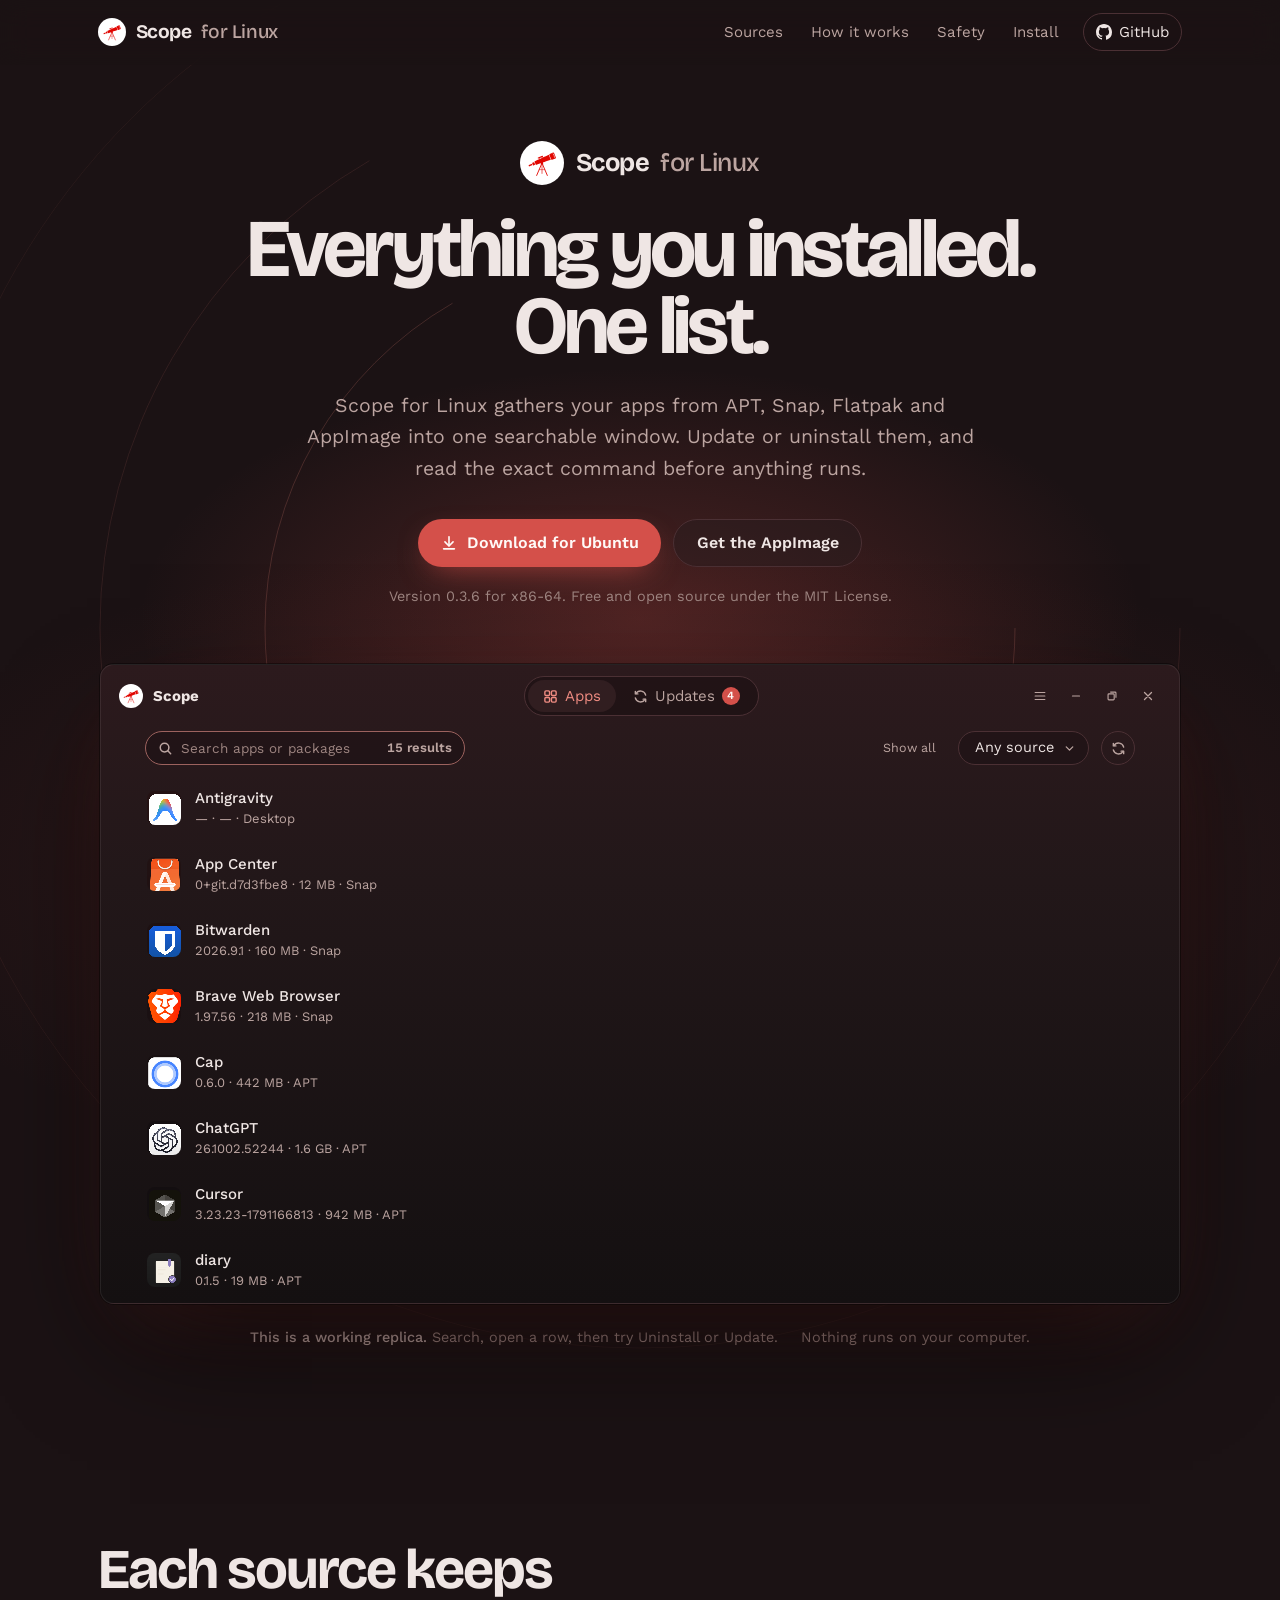
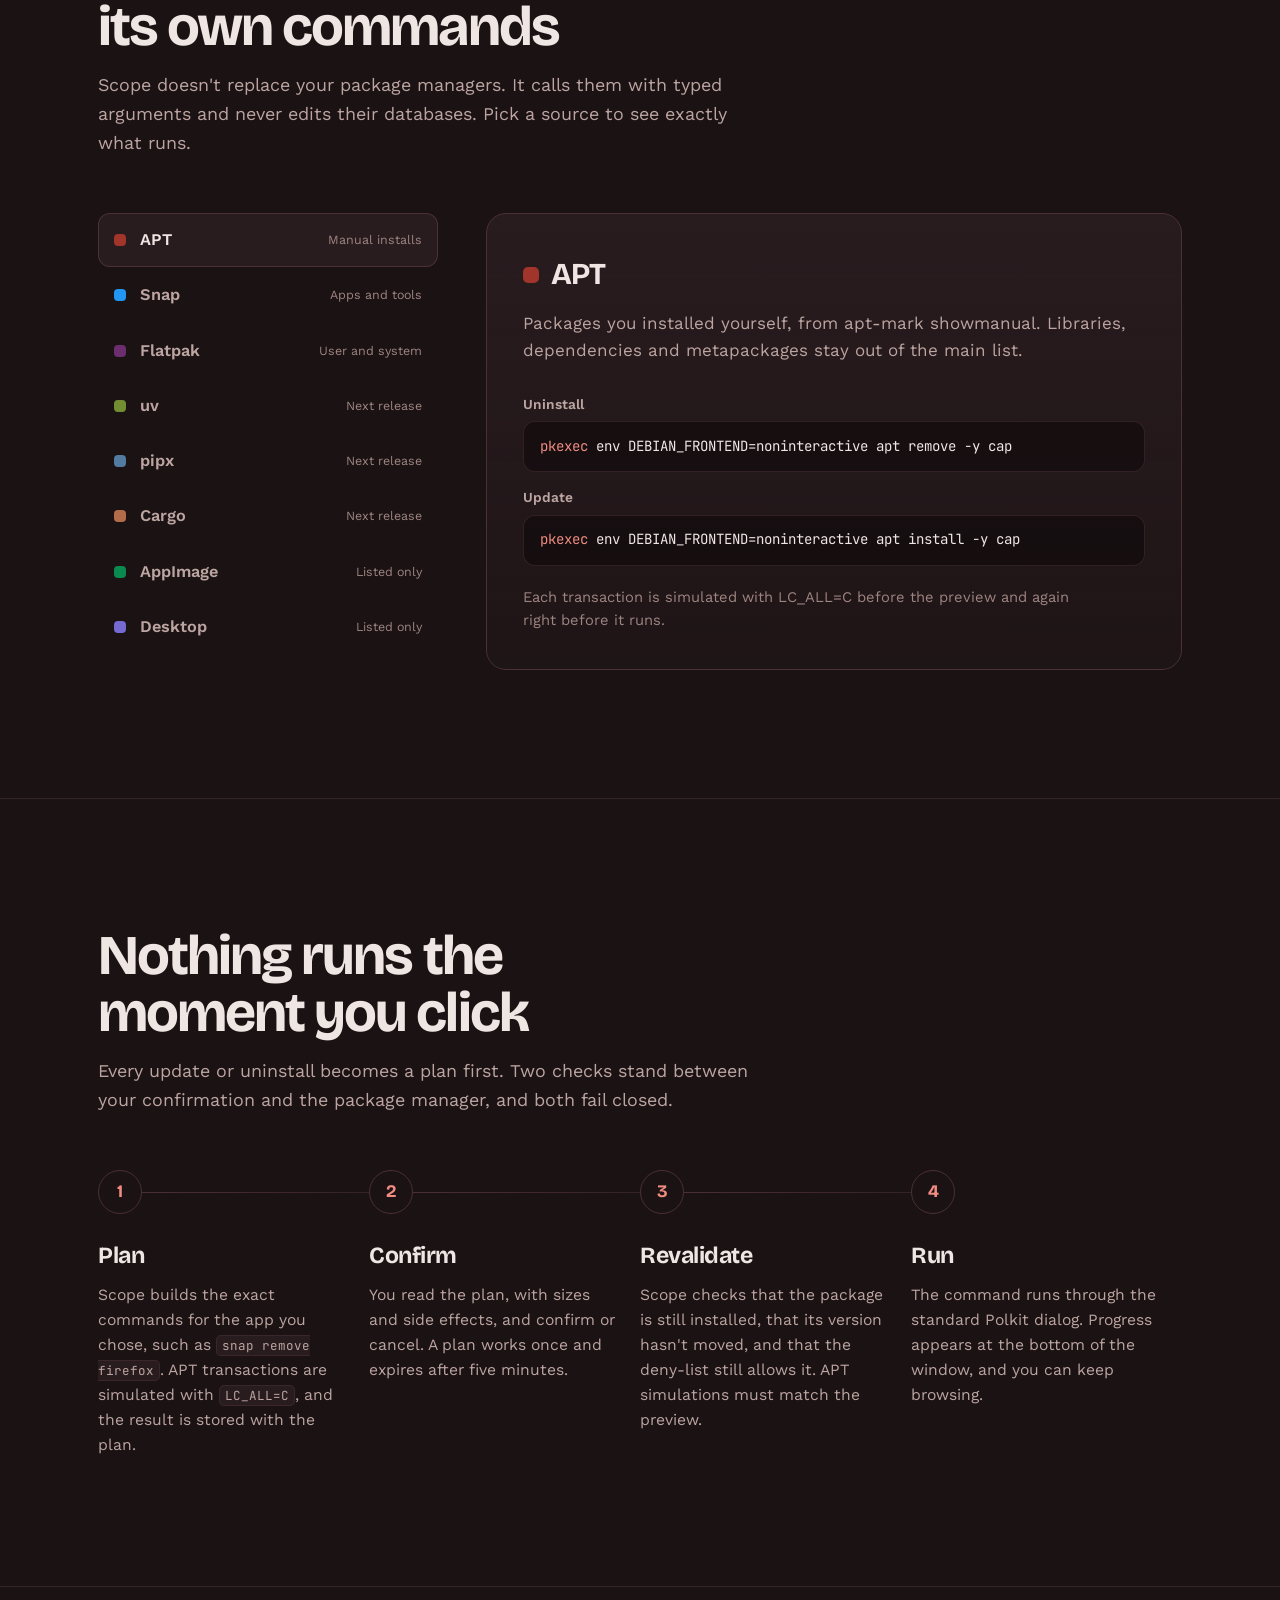
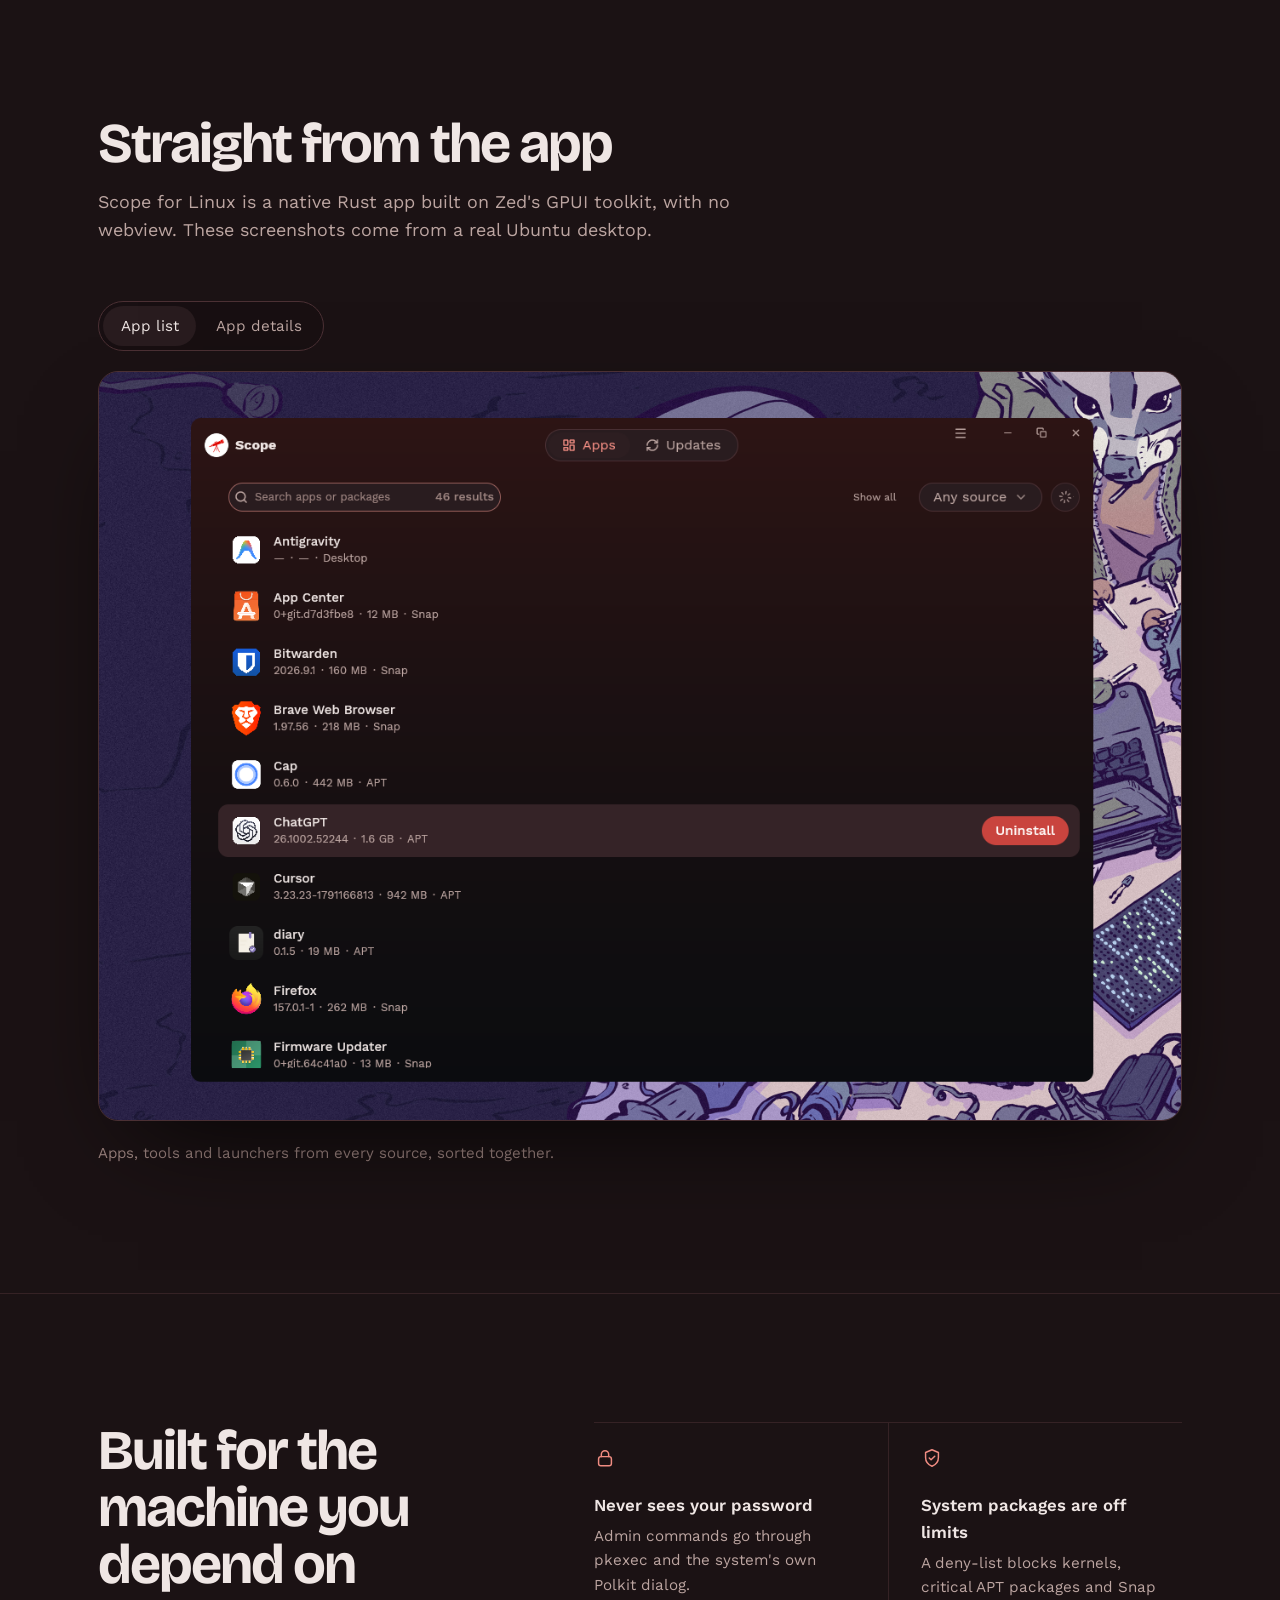
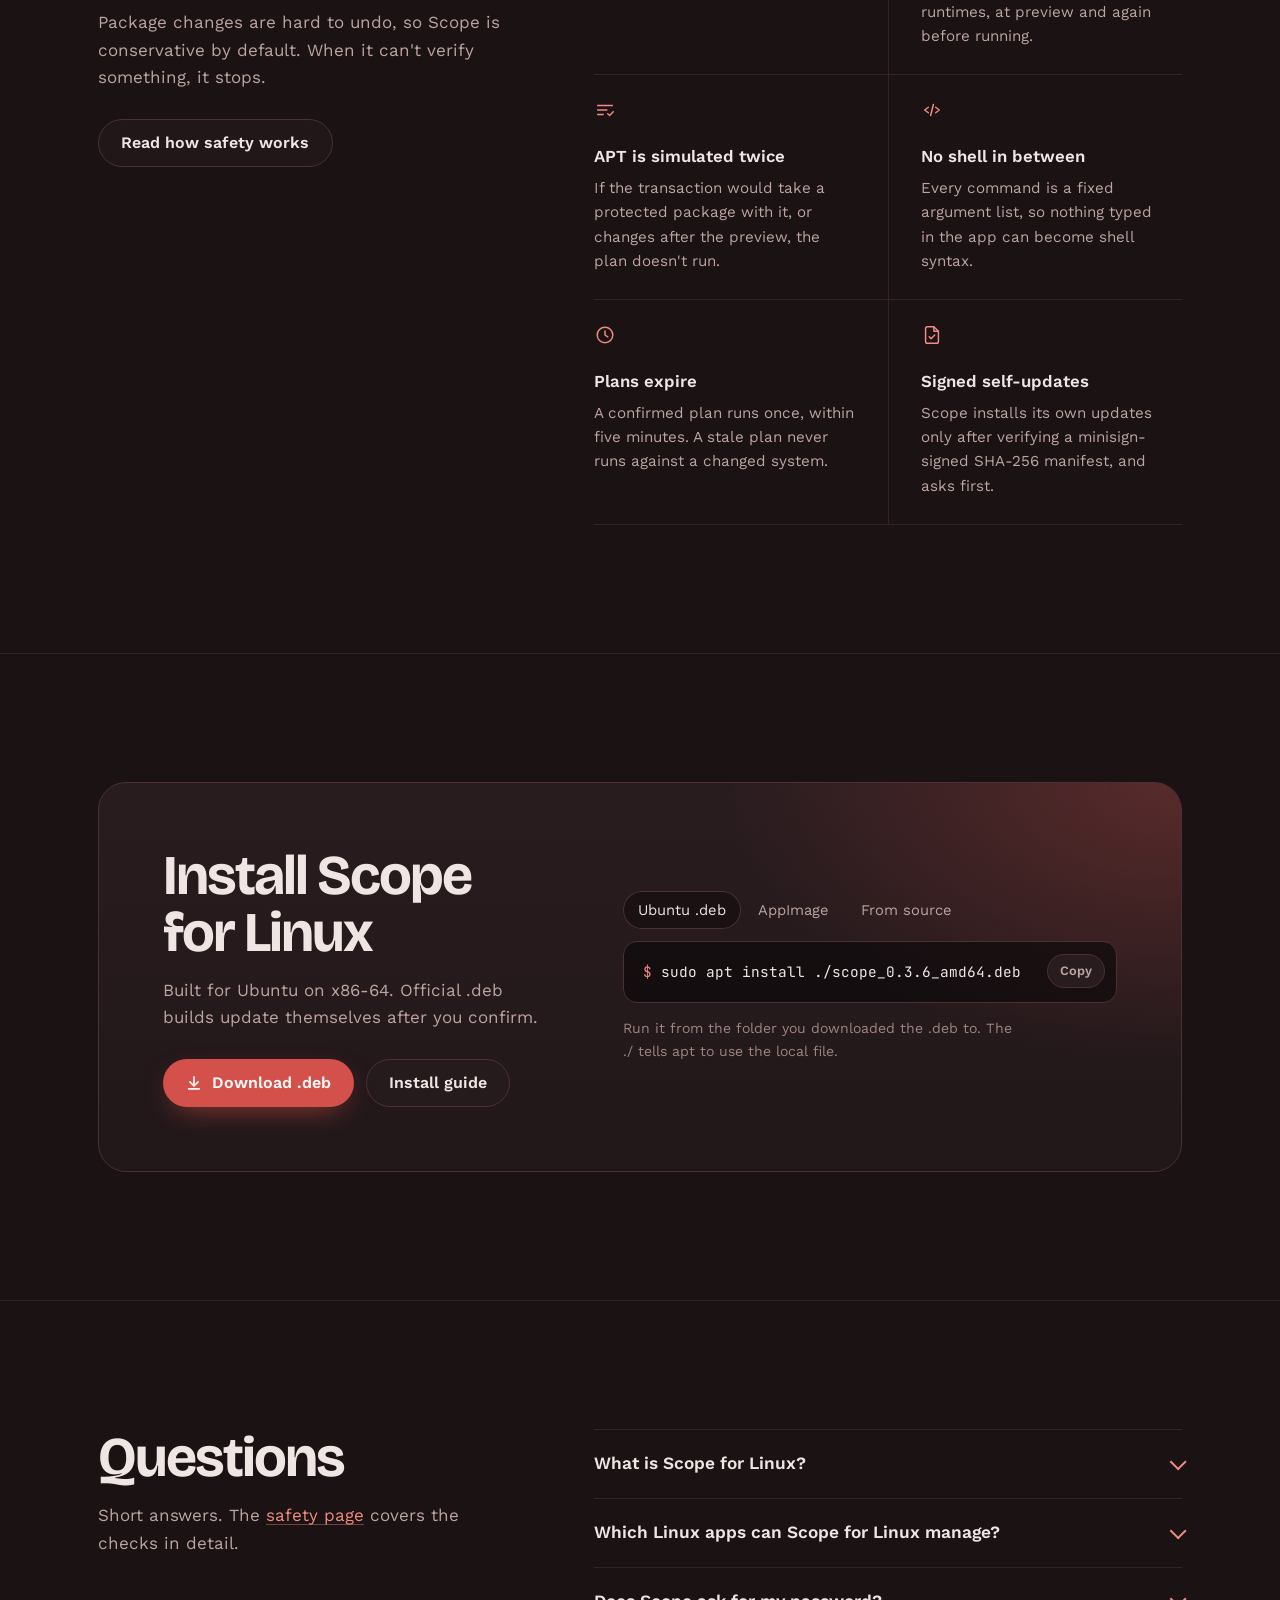
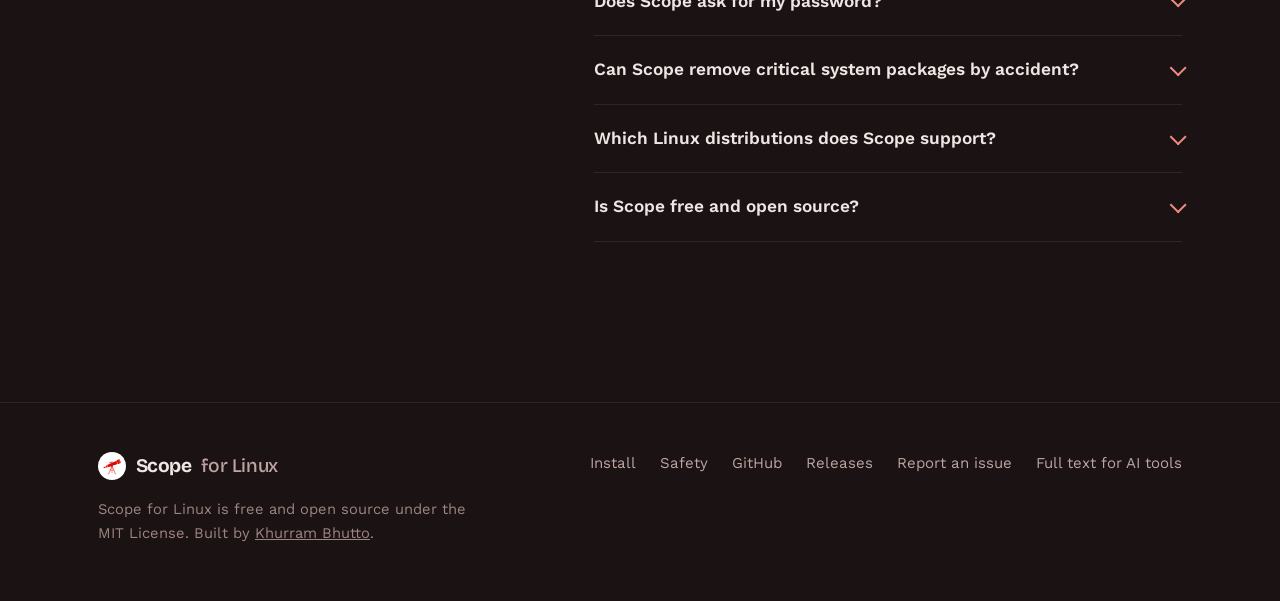
==== commit 02224534: "chore: prepare v0.3.6 release" ====
--- a/docs/index.html
+++ b/docs/index.html
@@ -63,11 +63,11 @@
         "applicationCategory": "UtilitiesApplication",
         "applicationSubCategory": "Package manager",
         "operatingSystem": "Linux",
-        "softwareVersion": "0.3.5",
+        "softwareVersion": "0.3.6",
         "license": "https://opensource.org/licenses/MIT",
         "codeRepository": "https://github.com/khurrambhutto/scope",
         "downloadUrl": "https://github.com/khurrambhutto/scope/releases",
-        "installUrl": "https://github.com/khurrambhutto/scope/releases/tag/v0.3.5",
+        "installUrl": "https://github.com/khurrambhutto/scope/releases/tag/v0.3.6",
         "availableOnDevice": "Desktop",
         "offers": {
           "@type": "Offer",
@@ -148,7 +148,7 @@
             "name": "How do I install Scope for Linux?",
             "acceptedAnswer": {
               "@type": "Answer",
-              "text": "Download scope_0.3.5_amd64.deb from GitHub Releases, then run sudo apt install ./scope_0.3.5_amd64.deb. To build from source, install Rust and the Linux dependencies listed in the README, then run cargo run."
+              "text": "Download scope_0.3.6_amd64.deb from GitHub Releases, then run sudo apt install ./scope_0.3.6_amd64.deb. To build from source, install Rust and the Linux dependencies listed in the README, then run cargo run."
             }
           },
           {
@@ -216,10 +216,10 @@
           <p class="hero-tagline"><span class="line">Everything you installed.</span> <span class="line">One list.</span></p>
           <p class="lead">Scope for Linux gathers your apps from APT, Snap, Flatpak and AppImage into one searchable window. Update or uninstall them, and read the exact command before anything runs.</p>
           <div class="hero-actions">
-            <a class="button button-primary" href="https://github.com/khurrambhutto/scope/releases/download/v0.3.5/scope_0.3.5_amd64.deb"><svg aria-hidden="true"><use href="#i-download"/></svg>Download for Ubuntu</a>
-            <a class="button button-ghost" href="https://github.com/khurrambhutto/scope/releases/download/v0.3.5/Scope-0.3.5-x86_64.AppImage">Get the AppImage</a>
-          </div>
-          <p class="hero-facts">Version 0.3.5 for x86-64. Free and open source under the MIT License.</p>
+            <a class="button button-primary" href="https://github.com/khurrambhutto/scope/releases/download/v0.3.6/scope_0.3.6_amd64.deb"><svg aria-hidden="true"><use href="#i-download"/></svg>Download for Ubuntu</a>
+            <a class="button button-ghost" href="https://github.com/khurrambhutto/scope/releases/download/v0.3.6/Scope-0.3.6-x86_64.AppImage">Get the AppImage</a>
+          </div>
+          <p class="hero-facts">Version 0.3.6 for x86-64. Free and open source under the MIT License.</p>
         </div>
 
         <div class="stage">
@@ -382,7 +382,7 @@
             <h2 id="install-title">Install Scope for Linux</h2>
             <p>Built for Ubuntu on x86-64. Official .deb builds update themselves after you confirm.</p>
             <div class="button-row">
-              <a class="button button-primary" href="https://github.com/khurrambhutto/scope/releases/download/v0.3.5/scope_0.3.5_amd64.deb"><svg aria-hidden="true"><use href="#i-download"/></svg>Download .deb</a>
+              <a class="button button-primary" href="https://github.com/khurrambhutto/scope/releases/download/v0.3.6/scope_0.3.6_amd64.deb"><svg aria-hidden="true"><use href="#i-download"/></svg>Download .deb</a>
               <a class="button button-ghost" href="install.html">Install guide</a>
             </div>
           </div>
